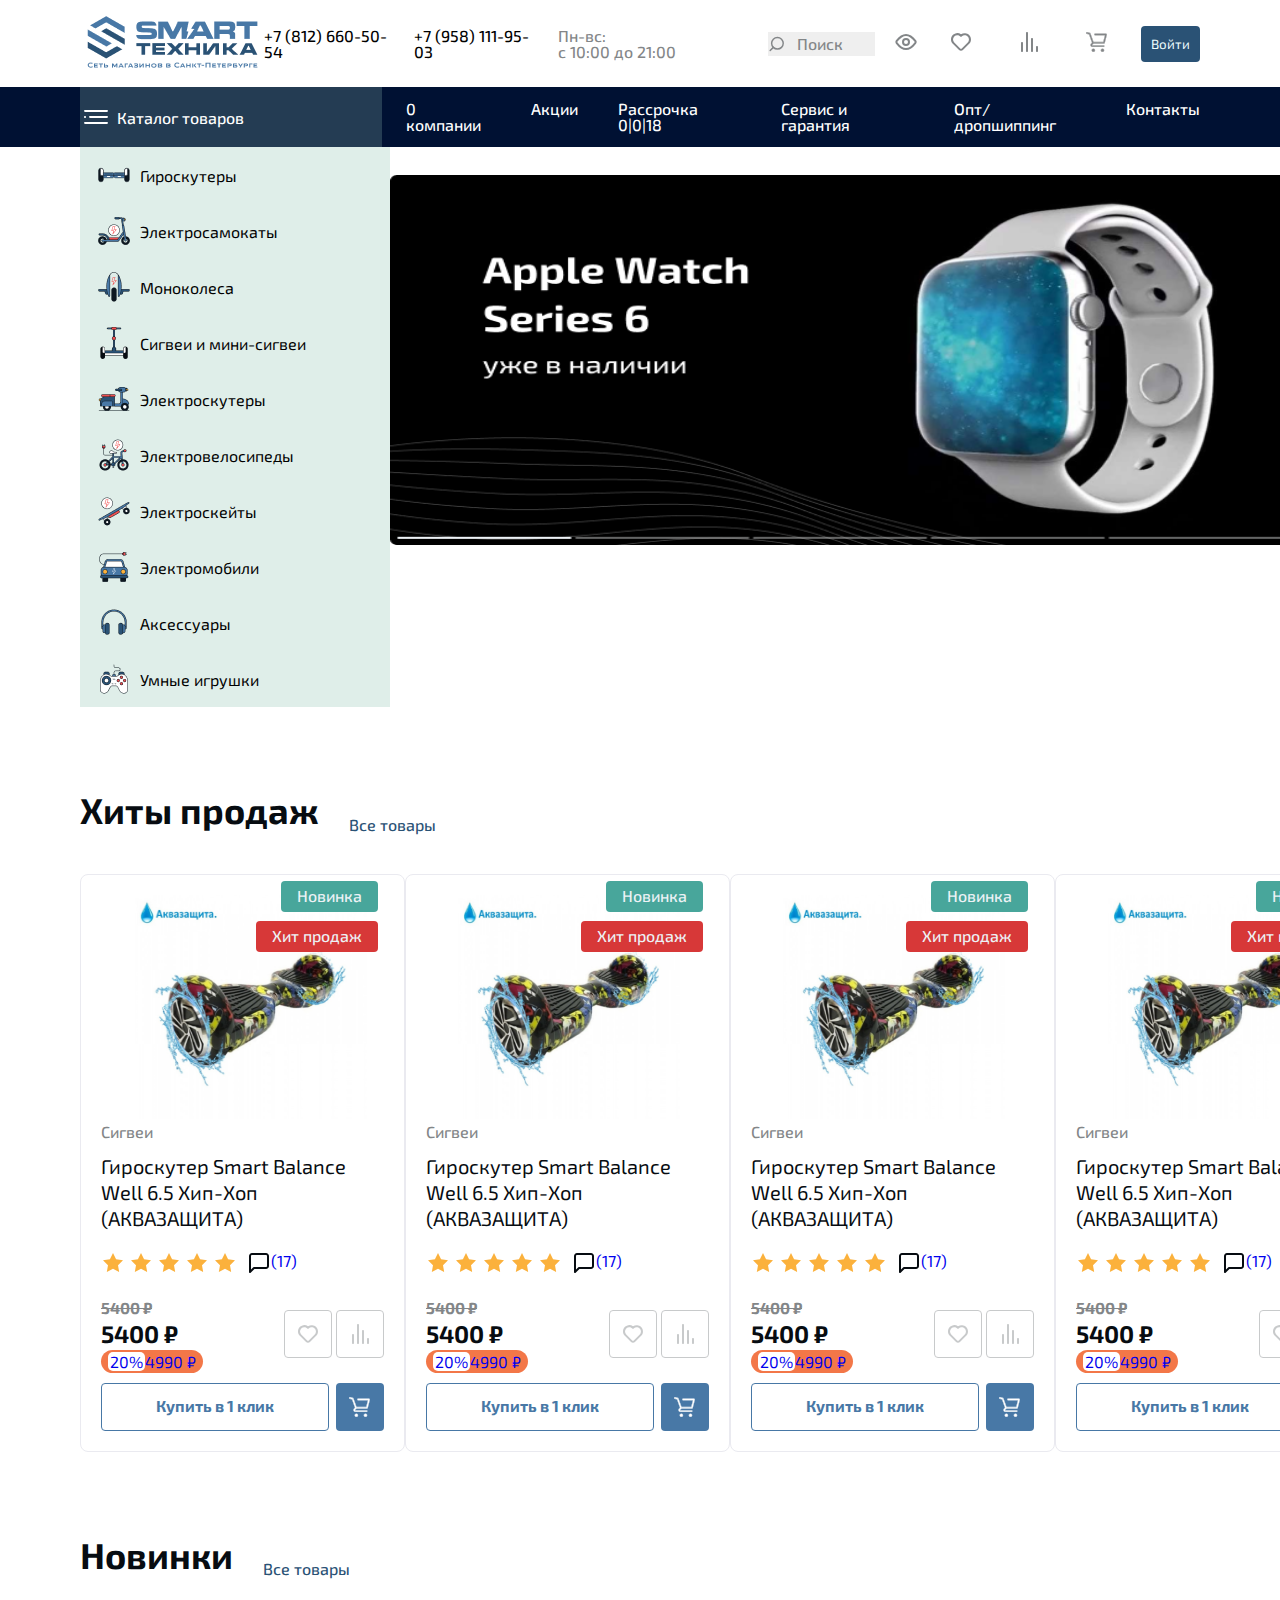
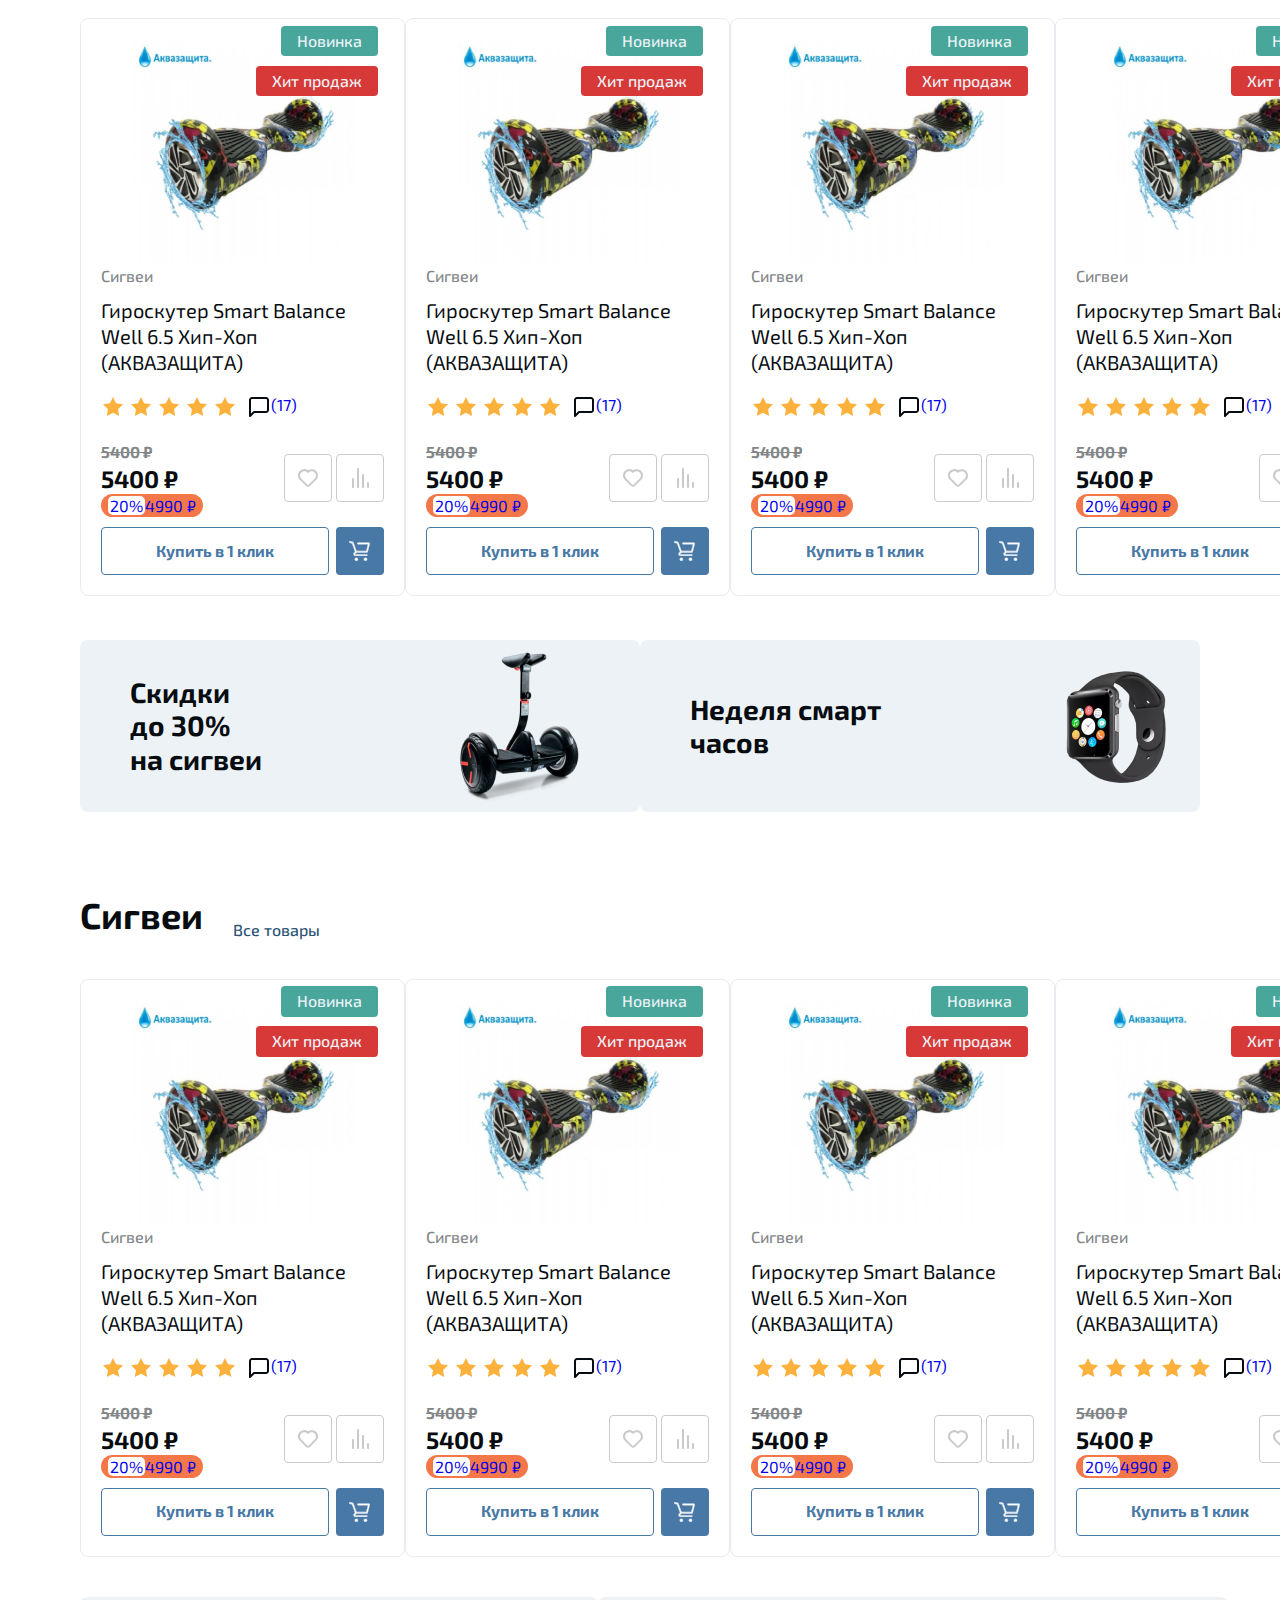
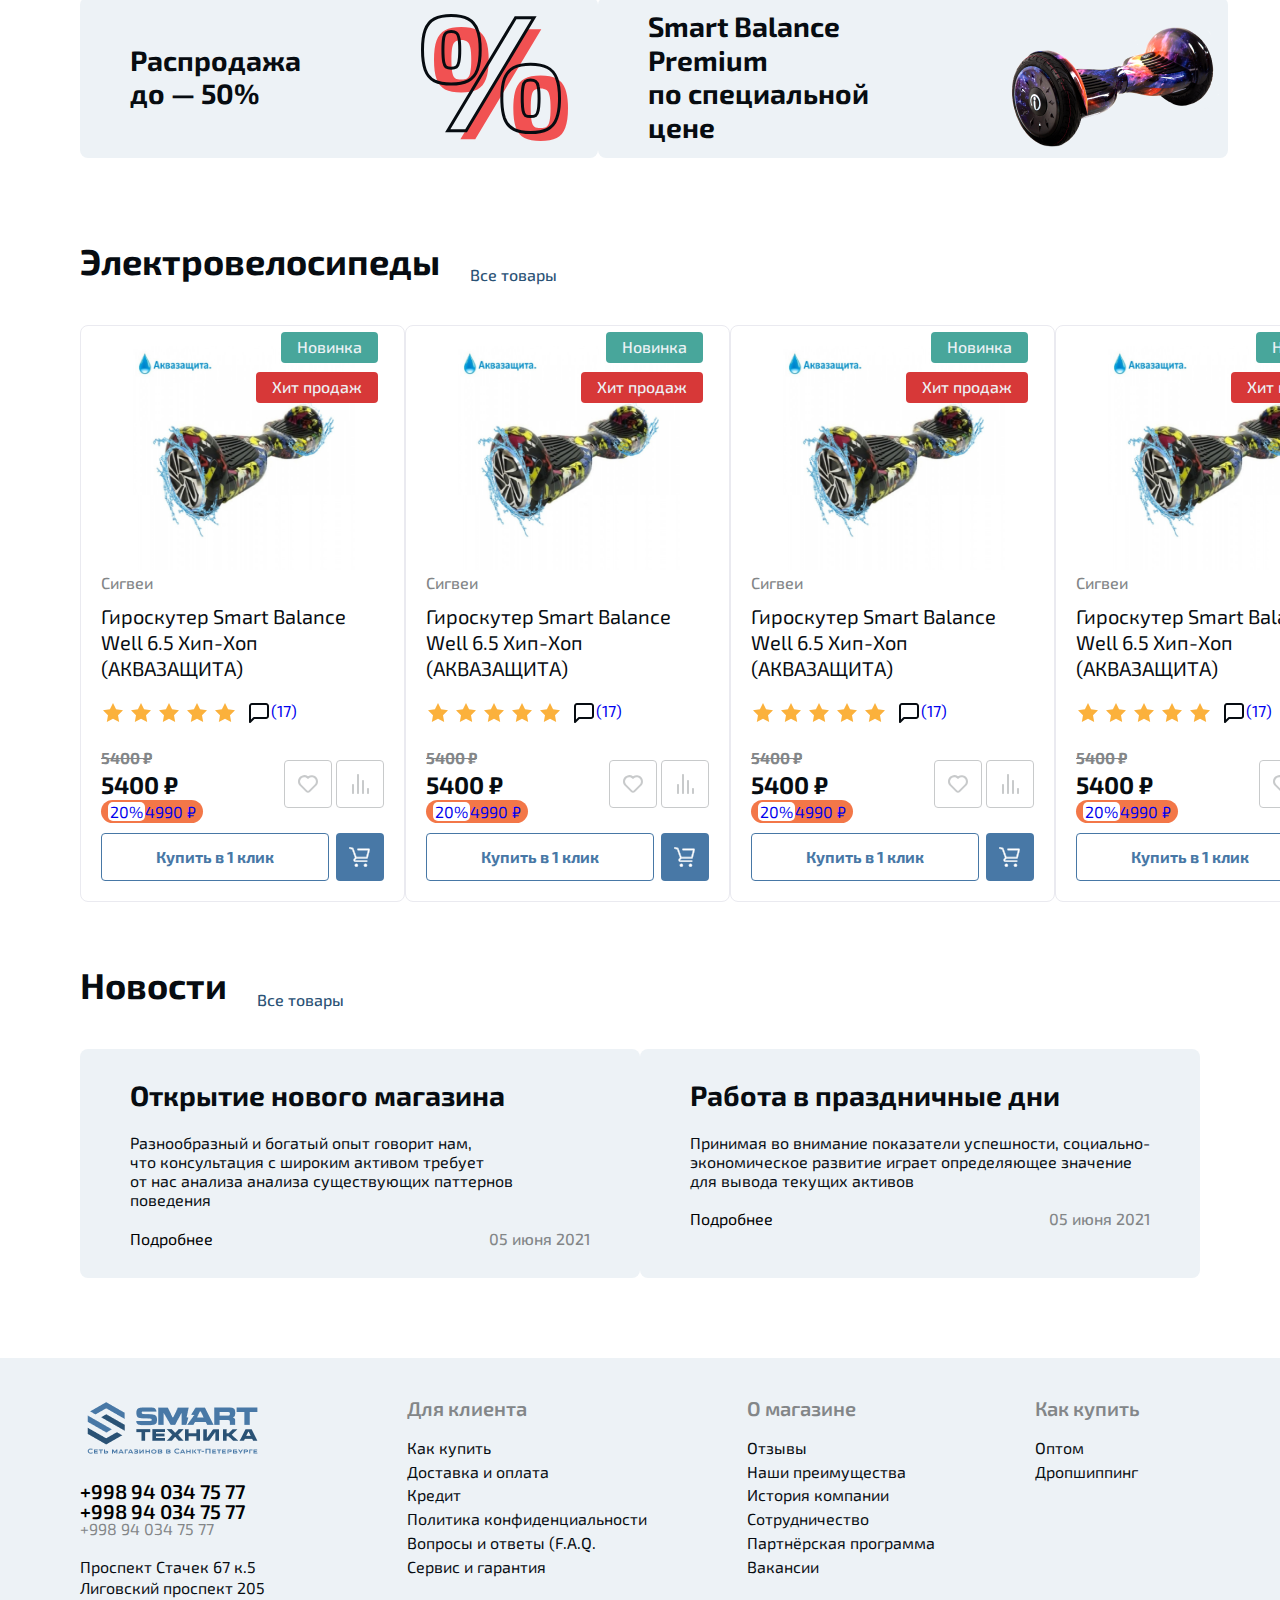
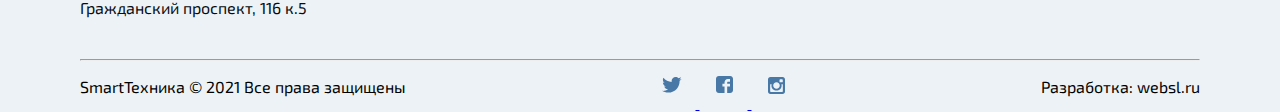
==== index.html @ df7c814a "nsiu" ====
<!DOCTYPE html>
<html lang="en">
<head>
    <meta charset="UTF-8">
    <meta name="viewport" content="width=device-width, initial-scale=1.0">
    <link href="https://fonts.googleapis.com/css2?family=Bitter&family=Exo+2&family=Montserrat:wght@300&family=Raleway:wght@400;700&display=swap" rel="stylesheet">
    <link rel="stylesheet" href="https://cdnjs.cloudflare.com/ajax/libs/font-awesome/6.4.2/css/all.min.css" integrity="sha512-z3gLpd7yknf1YoNbCzqRKc4qyor8gaKU1qmn+CShxbuBusANI9QpRohGBreCFkKxLhei6S9CQXFEbbKuqLg0DA==" crossorigin="anonymous" referrerpolicy="no-referrer" />
    <link rel="stylesheet" href="./css/style.css">
    <!-- <link rel="stylesheet" href="./css/login.css"> -->
    <title>TEXNIKA</title>
</head>
<body>
    <header id="header">
        <div class="container">
            <div class="head">
                <div>
                    <a href="index.html">
                        <img src="./images/logo.png" alt="logo">  
                    </a>
                </div>
                <nav>
                    <div class="nav-contacts">
                        <ul>
                            <li>+7 (812) 660-50-54</li>
                            <li>+7 (958) 111-95-03</li>
                            <li>Пн-вс: с 10:00 до 21:00</li>
                        </ul>
                    </div>
                    <div class="nav-menu">
                        <ul>
                            <li class="nav-poisk">
                                <button type="reset" class="nav-search">
                                    <svg xmlns="http://www.w3.org/2000/svg" width="24" height="24" viewBox="0 0 24 24" fill="none">
                                        <path d="M13 19C8.58172 19 5 15.4183 5 11C5 6.58172 8.58172 3 13 3C17.4183 3 21 6.58172 21 11C21 15.4183 17.4183 19 13 19Z" stroke="#838688" stroke-width="2" stroke-linecap="round" stroke-linejoin="round"/>
                                        <path d="M2.99998 21L7.34998 16.65" stroke="#838688" stroke-width="2" stroke-linecap="round" stroke-linejoin="round"/>
                                      </svg>
                                      <p class="nav-search">Поиск</p>
                                </button>
                            </li>
                            <li class="nav-poisk">
                                <svg xmlns="http://www.w3.org/2000/svg" width="22" height="16" viewBox="0 0 22 16" fill="none">
                                    <path d="M20.257 6.962C20.731 7.582 20.731 8.419 20.257 9.038C18.764 10.987 15.182 15 11 15C6.81801 15 3.23601 10.987 1.74301 9.038C1.51239 8.74113 1.38721 8.37592 1.38721 8C1.38721 7.62408 1.51239 7.25887 1.74301 6.962C3.23601 5.013 6.81801 1 11 1C15.182 1 18.764 5.013 20.257 6.962V6.962Z" stroke="#838688" stroke-width="2" stroke-linecap="round" stroke-linejoin="round"/>
                                    <path d="M11 11C12.6569 11 14 9.65685 14 8C14 6.34315 12.6569 5 11 5C9.34315 5 8 6.34315 8 8C8 9.65685 9.34315 11 11 11Z" stroke="#838688" stroke-width="2" stroke-linecap="round" stroke-linejoin="round"/>
                                  </svg>
                            </li>
                            <li class="nav-poisk">
                                <svg xmlns="http://www.w3.org/2000/svg" width="48" height="48" viewBox="0 0 48 48" fill="none">
                                    <path d="M32.16 17C31.1 15.9373 29.6948 15.2886 28.1984 15.1712C26.7019 15.0538 25.2128 15.4755 24 16.36C22.7277 15.4137 21.144 14.9846 19.568 15.1591C17.9919 15.3336 16.5405 16.0988 15.506 17.3006C14.4715 18.5024 13.9309 20.0516 13.9928 21.6361C14.0548 23.2206 14.7148 24.7227 15.84 25.84L22.05 32.06C22.57 32.5718 23.2704 32.8587 24 32.8587C24.7296 32.8587 25.43 32.5718 25.95 32.06L32.16 25.84C33.3276 24.6653 33.983 23.0763 33.983 21.42C33.983 19.7638 33.3276 18.1748 32.16 17ZM30.75 24.46L24.54 30.67C24.4694 30.7414 24.3853 30.798 24.2926 30.8367C24.1999 30.8753 24.1005 30.8953 24 30.8953C23.8996 30.8953 23.8002 30.8753 23.7075 30.8367C23.6148 30.798 23.5307 30.7414 23.46 30.67L17.25 24.43C16.4658 23.6284 16.0266 22.5515 16.0266 21.43C16.0266 20.3086 16.4658 19.2317 17.25 18.43C18.0492 17.641 19.127 17.1986 20.25 17.1986C21.3731 17.1986 22.4509 17.641 23.25 18.43C23.343 18.5238 23.4536 18.5982 23.5755 18.6489C23.6973 18.6997 23.828 18.7258 23.96 18.7258C24.092 18.7258 24.2227 18.6997 24.3446 18.6489C24.4665 18.5982 24.5771 18.5238 24.67 18.43C25.4692 17.641 26.547 17.1986 27.67 17.1986C28.7931 17.1986 29.8709 17.641 30.67 18.43C31.4651 19.2212 31.9186 20.2922 31.9336 21.4137C31.9485 22.5352 31.5237 23.618 30.75 24.43V24.46Z" fill="#838688"/>
                                  </svg>
                            </li>
                            <li class="nav-poisk">
                                <svg xmlns="http://www.w3.org/2000/svg" width="48" height="48" viewBox="0 0 48 48" fill="none">
                                    <path d="M17 24C16.7348 24 16.4804 24.1054 16.2929 24.2929C16.1054 24.4804 16 24.7348 16 25V33C16 33.2652 16.1054 33.5196 16.2929 33.7071C16.4804 33.8946 16.7348 34 17 34C17.2652 34 17.5196 33.8946 17.7071 33.7071C17.8946 33.5196 18 33.2652 18 33V25C18 24.7348 17.8946 24.4804 17.7071 24.2929C17.5196 24.1054 17.2652 24 17 24ZM22 14C21.7348 14 21.4804 14.1054 21.2929 14.2929C21.1054 14.4804 21 14.7348 21 15V33C21 33.2652 21.1054 33.5196 21.2929 33.7071C21.4804 33.8946 21.7348 34 22 34C22.2652 34 22.5196 33.8946 22.7071 33.7071C22.8946 33.5196 23 33.2652 23 33V15C23 14.7348 22.8946 14.4804 22.7071 14.2929C22.5196 14.1054 22.2652 14 22 14ZM32 28C31.7348 28 31.4804 28.1054 31.2929 28.2929C31.1054 28.4804 31 28.7348 31 29V33C31 33.2652 31.1054 33.5196 31.2929 33.7071C31.4804 33.8946 31.7348 34 32 34C32.2652 34 32.5196 33.8946 32.7071 33.7071C32.8946 33.5196 33 33.2652 33 33V29C33 28.7348 32.8946 28.4804 32.7071 28.2929C32.5196 28.1054 32.2652 28 32 28ZM27 20C26.7348 20 26.4804 20.1054 26.2929 20.2929C26.1054 20.4804 26 20.7348 26 21V33C26 33.2652 26.1054 33.5196 26.2929 33.7071C26.4804 33.8946 26.7348 34 27 34C27.2652 34 27.5196 33.8946 27.7071 33.7071C27.8946 33.5196 28 33.2652 28 33V21C28 20.7348 27.8946 20.4804 27.7071 20.2929C27.5196 20.1054 27.2652 20 27 20Z" fill="#838688"/>
                                  </svg>
                            </li>
                            <li class="nav-poisk">
                                <svg xmlns="http://www.w3.org/2000/svg" width="48" height="48" viewBox="0 0 48 48" fill="none">
                                <path d="M20.3816 33.7034C21.2096 33.7034 21.8807 33.0394 21.8807 32.2203C21.8807 31.4011 21.2096 30.7371 20.3816 30.7371C19.5537 30.7371 18.8826 31.4011 18.8826 32.2203C18.8826 33.0394 19.5537 33.7034 20.3816 33.7034Z" fill="#838688"/>
                                <path d="M29.4893 33.7034C30.3173 33.7034 30.9884 33.0394 30.9884 32.2203C30.9884 31.4011 30.3173 30.7371 29.4893 30.7371C28.6614 30.7371 27.9903 31.4011 27.9903 32.2203C27.9903 33.0394 28.6614 33.7034 29.4893 33.7034Z" fill="#838688"/>
                                <path d="M33.5402 16.1385C33.4782 16.0629 33.4 16.0018 33.3113 15.9597C33.2226 15.9175 33.1256 15.8953 33.0272 15.8946H22.0661C21.6174 15.8946 21.2998 16.3332 21.4398 16.7595C21.5287 17.0301 21.7813 17.213 22.0661 17.213H32.1544L30.3755 24.1455H20.3816L17.3369 15.5848C17.3039 15.4836 17.2467 15.3918 17.1702 15.3172C17.0936 15.2426 16.9999 15.1874 16.8971 15.1564L14.1655 14.3258C14.0815 14.3003 13.9932 14.2914 13.9058 14.2996C13.8183 14.3078 13.7333 14.333 13.6556 14.3737C13.4988 14.4559 13.3815 14.5963 13.3293 14.7642C13.2772 14.932 13.2946 15.1134 13.3777 15.2686C13.4608 15.4237 13.6028 15.5399 13.7724 15.5914L16.1642 16.3165L19.2224 24.8969L18.1297 25.7802L18.0431 25.8659C17.7728 26.174 17.6196 26.5658 17.6099 26.9737C17.6002 27.3816 17.7345 27.78 17.9898 28.1005C18.1714 28.319 18.4021 28.4924 18.6636 28.6068C18.9251 28.7213 19.21 28.7736 19.4955 28.7596H30.6153C30.792 28.7596 30.9615 28.6902 31.0864 28.5666C31.2114 28.4429 31.2816 28.2753 31.2816 28.1005C31.2816 27.9256 31.2114 27.758 31.0864 27.6344C30.9615 27.5107 30.792 27.4413 30.6153 27.4413H19.3889C19.3122 27.4387 19.2374 27.4166 19.1719 27.3771C19.1063 27.3375 19.0522 27.282 19.0147 27.2157C18.9772 27.1494 18.9576 27.0747 18.9578 26.9988C18.958 26.9228 18.978 26.8482 19.0158 26.7821L20.6215 25.4638H30.9085C31.0625 25.4675 31.213 25.4183 31.3345 25.3246C31.456 25.2308 31.5409 25.0983 31.5747 24.9497L33.6867 16.6988C33.707 16.6006 33.7043 16.499 33.6789 16.4019C33.6535 16.3048 33.6061 16.2147 33.5402 16.1385Z" fill="#838688"/>
                                <path fill-rule="evenodd" clip-rule="evenodd" d="M33.0272 15.8946C33.1256 15.8953 33.2226 15.9175 33.3113 15.9597C33.4 16.0018 33.4782 16.0629 33.5402 16.1385C33.6061 16.2147 33.6535 16.3048 33.6789 16.4019C33.7043 16.499 33.707 16.6006 33.6867 16.6988L31.5747 24.9497C31.5409 25.0983 31.456 25.2308 31.3345 25.3246C31.213 25.4183 31.0625 25.4675 30.9085 25.4638H20.6215L19.0158 26.7821C18.978 26.8482 18.958 26.9228 18.9578 26.9988C18.9576 27.0747 18.9772 27.1494 19.0147 27.2157C19.0522 27.282 19.1063 27.3375 19.1719 27.3771C19.2374 27.4166 19.3122 27.4387 19.3889 27.4413H30.6153C30.792 27.4413 30.9615 27.5107 31.0864 27.6344C31.2114 27.758 31.2816 27.9256 31.2816 28.1005C31.2816 28.2753 31.2114 28.4429 31.0864 28.5666C30.9615 28.6902 30.792 28.7596 30.6153 28.7596H19.4955C19.21 28.7736 18.9251 28.7213 18.6636 28.6068C18.4021 28.4924 18.1714 28.319 17.9898 28.1005C17.7345 27.78 17.6002 27.3816 17.6099 26.9737C17.6196 26.5658 17.7728 26.174 18.0431 25.8659L18.1297 25.7802L19.2224 24.8969L16.1642 16.3165L13.7724 15.5914C13.6028 15.5399 13.4608 15.4237 13.3777 15.2686C13.2946 15.1134 13.2772 14.932 13.3293 14.7642C13.3815 14.5963 13.4988 14.4559 13.6556 14.3737C13.7333 14.333 13.8183 14.3078 13.9058 14.2996C13.9932 14.2914 14.0815 14.3003 14.1655 14.3258L16.8971 15.1564C16.9999 15.1874 17.0936 15.2426 17.1702 15.3172C17.2467 15.3918 17.3039 15.4836 17.3369 15.5848L20.3816 24.1455H30.3755L32.1544 17.213H22.0661C21.7813 17.213 21.5287 17.0301 21.4398 16.7595C21.2998 16.3332 21.6174 15.8946 22.0661 15.8946H33.0272ZM31.7805 17.5096H22.0631C21.6501 17.5096 21.2839 17.2444 21.155 16.8521C20.9519 16.234 21.4124 15.598 22.0631 15.598H33.0291C33.1718 15.599 33.3125 15.6312 33.4412 15.6923C33.5686 15.7529 33.681 15.8404 33.7705 15.9487C33.8648 16.0585 33.9327 16.1881 33.9692 16.3276C34.006 16.4684 34.0099 16.6156 33.9805 16.7581L33.9792 16.7643L31.8672 25.0148M31.7805 17.5096L30.135 23.8488H20.6014L17.6228 15.4955L17.6222 15.4939C17.5745 15.3472 17.4916 15.214 17.3805 15.1059C17.2696 14.9977 17.1339 14.9178 16.9849 14.8728L14.2536 14.0423C14.1319 14.0053 14.0041 13.9924 13.8774 14.0043C13.7508 14.0162 13.6277 14.0526 13.5153 14.1116C13.2882 14.2306 13.1182 14.434 13.0427 14.677C12.9673 14.9201 12.9924 15.1828 13.1128 15.4075C13.2331 15.6321 13.4387 15.8003 13.6843 15.875L15.9259 16.5545L18.8751 24.7946L17.9283 25.5599L17.8236 25.6636L17.8166 25.6715C17.5006 26.0318 17.3215 26.4898 17.3102 26.9667C17.2988 27.4436 17.4559 27.9095 17.7543 28.2841L17.7582 28.2889C17.9695 28.5431 18.238 28.7449 18.5423 28.8781C18.8442 29.0102 19.1729 29.0712 19.5026 29.0563H30.6153C30.8715 29.0563 31.1173 28.9556 31.2984 28.7763C31.4796 28.5971 31.5814 28.354 31.5814 28.1005C31.5814 27.847 31.4796 27.6039 31.2984 27.4246C31.1172 27.2454 30.8715 27.1447 30.6153 27.1447H19.3954C19.3715 27.1433 19.3484 27.1361 19.3279 27.1238C19.3064 27.1108 19.2886 27.0925 19.2763 27.0708C19.264 27.049 19.2575 27.0245 19.2576 26.9995C19.2576 26.9881 19.259 26.9767 19.2617 26.9657L20.7297 25.7604H30.9051C31.1271 25.7649 31.3438 25.6936 31.5189 25.5585C31.695 25.4226 31.8181 25.2303 31.8672 25.0148M22.1805 32.2203C22.1805 33.2032 21.3751 34 20.3816 34C19.3881 34 18.5828 33.2032 18.5828 32.2203C18.5828 31.2373 19.3881 30.4405 20.3816 30.4405C21.3751 30.4405 22.1805 31.2373 22.1805 32.2203ZM31.2882 32.2203C31.2882 33.2032 30.4828 34 29.4893 34C28.4958 34 27.6905 33.2032 27.6905 32.2203C27.6905 31.2373 28.4958 30.4405 29.4893 30.4405C30.4828 30.4405 31.2882 31.2373 31.2882 32.2203ZM20.3816 33.7034C21.2096 33.7034 21.8807 33.0394 21.8807 32.2203C21.8807 31.4011 21.2096 30.7371 20.3816 30.7371C19.5537 30.7371 18.8826 31.4011 18.8826 32.2203C18.8826 33.0394 19.5537 33.7034 20.3816 33.7034ZM29.4893 33.7034C30.3173 33.7034 30.9884 33.0394 30.9884 32.2203C30.9884 31.4011 30.3173 30.7371 29.4893 30.7371C28.6614 30.7371 27.9903 31.4011 27.9903 32.2203C27.9903 33.0394 28.6614 33.7034 29.4893 33.7034Z" fill="#838688"/>
                              </svg>
                            </li>
                            <li>
                                <button type="submit" class="nav-come">
                                    <a style="color: azure; text-decoration: none;" href="./login.html">
                                        Войти
                                    </a>
                                </button>
                            </li>
                        </ul>
                    </div>
                </nav>
            </div>
        </div>

        <div class="header-bottom">
            <div class="container">
                <div class="bottom-header">
                    <div class="bottom-nav">
                        <svg xmlns="http://www.w3.org/2000/svg" width="32" height="32" viewBox="0 0 32 32" fill="none">
                            <path d="M5 17C5.55228 17 6 16.5523 6 16C6 15.4477 5.55228 15 5 15C4.44772 15 4 15.4477 4 16C4 16.5523 4.44772 17 5 17Z" fill="white"/>
                            <path d="M26.7243 15H10.2757C9.57116 15 9 15.4209 9 15.94V16.06C9 16.5791 9.57116 17 10.2757 17H26.7243C27.4288 17 28 16.5791 28 16.06V15.94C28 15.4209 27.4288 15 26.7243 15Z" fill="white"/>
                            <path d="M26.7467 21H5.25333C4.56114 21 4 21.4209 4 21.94V22.06C4 22.5791 4.56114 23 5.25333 23H26.7467C27.4389 23 28 22.5791 28 22.06V21.94C28 21.4209 27.4389 21 26.7467 21Z" fill="white"/>
                            <path d="M26.7467 9H5.25333C4.56114 9 4 9.42085 4 9.94V10.06C4 10.5791 4.56114 11 5.25333 11H26.7467C27.4389 11 28 10.5791 28 10.06V9.94C28 9.42085 27.4389 9 26.7467 9Z" fill="white"/>
                          </svg>
                        <path d="M26.7467 9H5.25333C4.56114 9 4 9.42085 4 9.94V10.06C4 10.5791 4.56114 11 5.25333 
                        11H26.7467C27.4389 11 28 10.5791 28 10.06V9.94C28 9.42085 27.4389 9 26.7467 9Z" fill="white"/>
                          <p>Каталог товаров</p>
                    </div>

                    <div>
                        <ul class="bottom-list">
                            <a href="katolig.html">
                                <li> 0 компании</li>
                            </a>
                            <a href="new.html">
                                <li>Акции</li>
                            </a>
                            <li>Рассрочка 0|0|18</li>
                            <li>Сервис и гарантия</li>
                            <li>Опт/дропшиппинг</li>
                            <a href="contact.html">
                                <li>Контакты</li>
                            </a>
                        </ul>
                    </div>
                </div>
            </div>
        </div>
    </header>

    <main>
        <div class="hero-section">
            <div class="container">
                <div class="hero-data">
                    <ul class="hero-menu">
                        <li class="menu-title">
                            <img src="./images/icon1.svg" alt="icon for menu">
                            <p>Гироскутеры</p>
                        </li>
                        <li class="menu-title">
                            <img src="./images/scutor.png" alt="icon for menu">
                            <p>Электросамокаты</p>
                        </li>
                        <li class="menu-title">
                            <img src="./images/naush.png" alt="icon for menu">
                            <p>Моноколеса</p>
                        </li>
                        <li class="menu-title">
                            <img src="./images/scut.png" alt="icon for menu">
                            <p>Сигвеи и мини-сигвеи</p>
                        </li>
                        <li class="menu-title">
                            <img src="./images/motbike.png" alt="icon for menu">
                            <p>Электроскутеры</p>
                        </li>
                        <li class="menu-title">
                            <img src="./images/electcycle.png" alt="icon for menu">
                            <p>Электровелосипеды</p>
                        </li>
                        <li class="menu-title">
                            <img src="./images/skate.png" alt="icon for menu">
                            <p>Электроскейты</p>
                        </li>
                        <li class="menu-title">
                            <img src="./images/eletramobil.png" alt="icon for menu">
                            <p>Электромобили</p>
                        </li>
                        <li class="menu-title">
                            <img src="./images/aksesurlar.png" alt="icon for menu">
                            <p>Аксессуары</p>
                        </li>
                        <li class="menu-title">
                            <img src="./images/plas.png" alt="icon for menu">
                            <p>Умные игрушки</p>
                        </li>
                    </ul>

                    <div class="hero-img">
                        <img src="./images/hero.png" width="900" height="370" alt="hero-section">
                    </div>
                </div>
            </div>
        </div>

        <section class="card-new">
            <div class="container">
                <div class="card-title">
                    <h2>Хиты продаж</h2>
                    <p>Все товары</p>
                </div>

                <ul class="card-item">
                    <a href="product.html">
                        <li class="card-list" width="280">
                            <div class="card-swing">
                                <img src="./images/singwing.png" width="300" height="224" alt="sinfwing">
                                <button type="submit" class="card-novinka">
                                    Новинка
                                </button>
    
                                <button type="submit" class="card-prodaj">
                                    Хит продаж
                                </button>
                            </div>        
                            <p class="card-sigveli">
                                Сигвеи
                            </p>      
                                  
                            <p class="card-data">
                                Гироскутер Smart Balance Well 6.5 Хип-Хоп (АКВАЗАЩИТА)
                            </p>    
                            <ul class="card-star">
                                <li>
                                    <svg xmlns="http://www.w3.org/2000/svg" width="24" height="24" viewBox="0 0 24 24" fill="none">
                                        <path d="M12 2L15.09 8.26L22 9.27L17 14.14L18.18 21.02L12 17.77L5.82 21.02L7 14.14L2 9.27L8.91 8.26L12 2Z" fill="#FBB13C"/>
                                    </svg>
                                    <svg xmlns="http://www.w3.org/2000/svg" width="24" height="24" viewBox="0 0 24 24" fill="none">
                                        <path d="M12 2L15.09 8.26L22 9.27L17 14.14L18.18 21.02L12 17.77L5.82 21.02L7 14.14L2 9.27L8.91 8.26L12 2Z" fill="#FBB13C"/>
                                    </svg>
                                    <svg xmlns="http://www.w3.org/2000/svg" width="24" height="24" viewBox="0 0 24 24" fill="none">
                                        <path d="M12 2L15.09 8.26L22 9.27L17 14.14L18.18 21.02L12 17.77L5.82 21.02L7 14.14L2 9.27L8.91 8.26L12 2Z" fill="#FBB13C"/>
                                    </svg>
                                    <svg xmlns="http://www.w3.org/2000/svg" width="24" height="24" viewBox="0 0 24 24" fill="none">
                                        <path d="M12 2L15.09 8.26L22 9.27L17 14.14L18.18 21.02L12 17.77L5.82 21.02L7 14.14L2 9.27L8.91 8.26L12 2Z" fill="#FBB13C"/>
                                    </svg>
                                    <svg xmlns="http://www.w3.org/2000/svg" width="24" height="24" viewBox="0 0 24 24" fill="none">
                                        <path d="M12 2L15.09 8.26L22 9.27L17 14.14L18.18 21.02L12 17.77L5.82 21.02L7 14.14L2 9.27L8.91 8.26L12 2Z" fill="#FBB13C"/>
                                    </svg>
                                </li>
                                <li class="card-stars">
                                    <svg xmlns="http://www.w3.org/2000/svg" width="24" height="24" viewBox="0 0 24 24" fill="none">
                                        <path d="M21 15C21 15.5304 20.7893 16.0391 20.4142 16.4142C20.0391 16.7893 19.5304 17 19 17H7L3 21V5C3 4.46957 3.21071 3.96086 3.58579 3.58579C3.96086 3.21071 4.46957 3 5 3H19C19.5304 3 20.0391 3.21071 20.4142 3.58579C20.7893 3.96086 21 4.46957 21 5V15Z" stroke="#070C11" stroke-width="2" stroke-linecap="round" stroke-linejoin="round"/>
                                      </svg>
                                    <p>(17)</p>
                                </li>
                            </ul>  
    
                            <div class="card-statistic">
                                <div class="old-price">
                                    <del>
                                        5400 ₽
                                    </del>
    
                                    <p class="new-price">5400 ₽</p>
    
                                    <div class="price">
                                        <p class="persant">20%</p>
                                        <p>4990 ₽</p>
                                    </div>
                                </div>
    
                                <div class="stastistics">
                                    <svg xmlns="http://www.w3.org/2000/svg" width="48" height="48" viewBox="0 0 48 48" fill="none">
                                        <path d="M32.16 17C31.1 15.9373 29.6948 15.2886 28.1984 15.1712C26.7019 15.0538 25.2128 15.4755 24 16.36C22.7277 15.4137 21.144 14.9846 19.568 15.1591C17.9919 15.3336 16.5405 16.0988 15.506 17.3006C14.4715 18.5024 13.9309 20.0516 13.9928 21.6361C14.0548 23.2206 14.7148 24.7227 15.84 25.84L22.05 32.06C22.57 32.5718 23.2704 32.8587 24 32.8587C24.7296 32.8587 25.43 32.5718 25.95 32.06L32.16 25.84C33.3276 24.6653 33.983 23.0763 33.983 21.42C33.983 19.7638 33.3276 18.1748 32.16 17ZM30.75 24.46L24.54 30.67C24.4694 30.7414 24.3853 30.798 24.2926 30.8367C24.1999 30.8753 24.1005 30.8953 24 30.8953C23.8996 30.8953 23.8002 30.8753 23.7075 30.8367C23.6148 30.798 23.5307 30.7414 23.46 30.67L17.25 24.43C16.4658 23.6284 16.0266 22.5515 16.0266 21.43C16.0266 20.3086 16.4658 19.2317 17.25 18.43C18.0492 17.641 19.127 17.1986 20.25 17.1986C21.3731 17.1986 22.4509 17.641 23.25 18.43C23.343 18.5238 23.4536 18.5982 23.5755 18.6489C23.6973 18.6997 23.828 18.7258 23.96 18.7258C24.092 18.7258 24.2227 18.6997 24.3446 18.6489C24.4665 18.5982 24.5771 18.5238 24.67 18.43C25.4692 17.641 26.547 17.1986 27.67 17.1986C28.7931 17.1986 29.8709 17.641 30.67 18.43C31.4651 19.2212 31.9186 20.2922 31.9336 21.4137C31.9485 22.5352 31.5237 23.618 30.75 24.43V24.46Z" fill="#C8CACB"/>
                                        <rect x="0.5" y="0.5" width="47" height="47" rx="3.5" stroke="#C8CACB"/>
                                      </svg>
                                      <svg xmlns="http://www.w3.org/2000/svg" width="48" height="48" viewBox="0 0 48 48" fill="none">
                                        <path d="M17 24C16.7348 24 16.4804 24.1054 16.2929 24.2929C16.1054 24.4804 16 24.7348 16 25V33C16 33.2652 16.1054 33.5196 16.2929 33.7071C16.4804 33.8946 16.7348 34 17 34C17.2652 34 17.5196 33.8946 17.7071 33.7071C17.8946 33.5196 18 33.2652 18 33V25C18 24.7348 17.8946 24.4804 17.7071 24.2929C17.5196 24.1054 17.2652 24 17 24ZM22 14C21.7348 14 21.4804 14.1054 21.2929 14.2929C21.1054 14.4804 21 14.7348 21 15V33C21 33.2652 21.1054 33.5196 21.2929 33.7071C21.4804 33.8946 21.7348 34 22 34C22.2652 34 22.5196 33.8946 22.7071 33.7071C22.8946 33.5196 23 33.2652 23 33V15C23 14.7348 22.8946 14.4804 22.7071 14.2929C22.5196 14.1054 22.2652 14 22 14ZM32 28C31.7348 28 31.4804 28.1054 31.2929 28.2929C31.1054 28.4804 31 28.7348 31 29V33C31 33.2652 31.1054 33.5196 31.2929 33.7071C31.4804 33.8946 31.7348 34 32 34C32.2652 34 32.5196 33.8946 32.7071 33.7071C32.8946 33.5196 33 33.2652 33 33V29C33 28.7348 32.8946 28.4804 32.7071 28.2929C32.5196 28.1054 32.2652 28 32 28ZM27 20C26.7348 20 26.4804 20.1054 26.2929 20.2929C26.1054 20.4804 26 20.7348 26 21V33C26 33.2652 26.1054 33.5196 26.2929 33.7071C26.4804 33.8946 26.7348 34 27 34C27.2652 34 27.5196 33.8946 27.7071 33.7071C27.8946 33.5196 28 33.2652 28 33V21C28 20.7348 27.8946 20.4804 27.7071 20.2929C27.5196 20.1054 27.2652 20 27 20Z" fill="#C8CACB"/>
                                        <rect x="0.5" y="0.5" width="47" height="47" rx="3.5" stroke="#C8CACB"/>
                                      </svg>
                                </div>
                            </div>
                            <div class="card-button">
                                <button class="btn">Купить в 1 клик</button>
                                <svg xmlns="http://www.w3.org/2000/svg" width="48" height="48" viewBox="0 0 48 48" fill="none">
                                    <rect width="48" height="48" rx="4" fill="#4878A6"/>
                                    <path d="M20.3816 33.7034C21.2096 33.7034 21.8807 33.0394 21.8807 32.2203C21.8807 31.4011 21.2096 30.7371 20.3816 30.7371C19.5537 30.7371 18.8826 31.4011 18.8826 32.2203C18.8826 33.0394 19.5537 33.7034 20.3816 33.7034Z" fill="white"/>
                                    <path d="M29.4893 33.7034C30.3173 33.7034 30.9884 33.0394 30.9884 32.2203C30.9884 31.4011 30.3173 30.7371 29.4893 30.7371C28.6614 30.7371 27.9903 31.4011 27.9903 32.2203C27.9903 33.0394 28.6614 33.7034 29.4893 33.7034Z" fill="white"/>
                                    <path d="M33.5402 16.1385C33.4782 16.0629 33.4 16.0018 33.3113 15.9597C33.2226 15.9175 33.1256 15.8953 33.0272 15.8946H22.0661C21.6174 15.8946 21.2998 16.3332 21.4398 16.7595C21.5287 17.0301 21.7813 17.213 22.0661 17.213H32.1544L30.3755 24.1455H20.3816L17.3369 15.5848C17.3039 15.4836 17.2467 15.3918 17.1702 15.3172C17.0936 15.2426 16.9999 15.1874 16.8971 15.1564L14.1655 14.3258C14.0815 14.3003 13.9932 14.2914 13.9058 14.2996C13.8183 14.3078 13.7333 14.333 13.6556 14.3737C13.4988 14.4559 13.3815 14.5963 13.3293 14.7642C13.2772 14.932 13.2946 15.1134 13.3777 15.2686C13.4608 15.4237 13.6028 15.5399 13.7724 15.5914L16.1642 16.3165L19.2224 24.8969L18.1297 25.7802L18.0431 25.8659C17.7728 26.174 17.6196 26.5658 17.6099 26.9737C17.6002 27.3816 17.7345 27.78 17.9898 28.1005C18.1714 28.319 18.4021 28.4924 18.6636 28.6068C18.9251 28.7213 19.21 28.7736 19.4955 28.7596H30.6153C30.792 28.7596 30.9615 28.6902 31.0864 28.5666C31.2114 28.4429 31.2816 28.2753 31.2816 28.1005C31.2816 27.9256 31.2114 27.758 31.0864 27.6344C30.9615 27.5107 30.792 27.4413 30.6153 27.4413H19.3889C19.3122 27.4387 19.2374 27.4166 19.1719 27.3771C19.1063 27.3375 19.0522 27.282 19.0147 27.2157C18.9772 27.1494 18.9576 27.0747 18.9578 26.9988C18.958 26.9228 18.978 26.8482 19.0158 26.7821L20.6215 25.4638H30.9085C31.0625 25.4675 31.213 25.4183 31.3345 25.3246C31.456 25.2308 31.5409 25.0983 31.5747 24.9497L33.6867 16.6988C33.707 16.6006 33.7043 16.499 33.6789 16.4019C33.6535 16.3048 33.6061 16.2147 33.5402 16.1385Z" fill="white"/>
                                    <path fill-rule="evenodd" clip-rule="evenodd" d="M33.0272 15.8946C33.1256 15.8953 33.2226 15.9175 33.3113 15.9597C33.4 16.0018 33.4782 16.0629 33.5402 16.1385C33.6061 16.2147 33.6535 16.3048 33.6789 16.4019C33.7043 16.499 33.707 16.6006 33.6867 16.6988L31.5747 24.9497C31.5409 25.0983 31.456 25.2308 31.3345 25.3246C31.213 25.4183 31.0625 25.4675 30.9085 25.4638H20.6215L19.0158 26.7821C18.978 26.8482 18.958 26.9228 18.9578 26.9988C18.9576 27.0747 18.9772 27.1494 19.0147 27.2157C19.0522 27.282 19.1063 27.3375 19.1719 27.3771C19.2374 27.4166 19.3122 27.4387 19.3889 27.4413H30.6153C30.792 27.4413 30.9615 27.5107 31.0864 27.6344C31.2114 27.758 31.2816 27.9256 31.2816 28.1005C31.2816 28.2753 31.2114 28.4429 31.0864 28.5666C30.9615 28.6902 30.792 28.7596 30.6153 28.7596H19.4955C19.21 28.7736 18.9251 28.7213 18.6636 28.6068C18.4021 28.4924 18.1714 28.319 17.9898 28.1005C17.7345 27.78 17.6002 27.3816 17.6099 26.9737C17.6196 26.5658 17.7728 26.174 18.0431 25.8659L18.1297 25.7802L19.2224 24.8969L16.1642 16.3165L13.7724 15.5914C13.6028 15.5399 13.4608 15.4237 13.3777 15.2686C13.2946 15.1134 13.2772 14.932 13.3293 14.7642C13.3815 14.5963 13.4988 14.4559 13.6556 14.3737C13.7333 14.333 13.8183 14.3078 13.9058 14.2996C13.9932 14.2914 14.0815 14.3003 14.1655 14.3258L16.8971 15.1564C16.9999 15.1874 17.0936 15.2426 17.1702 15.3172C17.2467 15.3918 17.3039 15.4836 17.3369 15.5848L20.3816 24.1455H30.3755L32.1544 17.213H22.0661C21.7813 17.213 21.5287 17.0301 21.4398 16.7595C21.2998 16.3332 21.6174 15.8946 22.0661 15.8946H33.0272ZM31.7805 17.5096H22.0631C21.6501 17.5096 21.2839 17.2444 21.155 16.8521C20.9519 16.234 21.4124 15.598 22.0631 15.598H33.0291C33.1718 15.599 33.3125 15.6312 33.4412 15.6923C33.5686 15.7529 33.681 15.8404 33.7705 15.9487C33.8648 16.0585 33.9327 16.1881 33.9692 16.3276C34.006 16.4684 34.0099 16.6156 33.9805 16.7581L33.9792 16.7643L31.8672 25.0148M31.7805 17.5096L30.135 23.8488H20.6014L17.6228 15.4955L17.6222 15.4939C17.5745 15.3472 17.4916 15.214 17.3805 15.1059C17.2696 14.9977 17.1339 14.9178 16.9849 14.8728L14.2536 14.0423C14.1319 14.0053 14.0041 13.9924 13.8774 14.0043C13.7508 14.0162 13.6277 14.0526 13.5153 14.1116C13.2882 14.2306 13.1182 14.434 13.0427 14.677C12.9673 14.9201 12.9924 15.1828 13.1128 15.4075C13.2331 15.6321 13.4387 15.8003 13.6843 15.875L15.9259 16.5545L18.8751 24.7946L17.9283 25.5599L17.8236 25.6636L17.8166 25.6715C17.5006 26.0318 17.3215 26.4898 17.3102 26.9667C17.2988 27.4436 17.4559 27.9095 17.7543 28.2841L17.7582 28.2889C17.9695 28.5431 18.238 28.7449 18.5423 28.8781C18.8442 29.0102 19.1729 29.0712 19.5026 29.0563H30.6153C30.8715 29.0563 31.1173 28.9556 31.2984 28.7763C31.4796 28.5971 31.5814 28.354 31.5814 28.1005C31.5814 27.847 31.4796 27.6039 31.2984 27.4246C31.1172 27.2454 30.8715 27.1447 30.6153 27.1447H19.3954C19.3715 27.1433 19.3484 27.1361 19.3279 27.1238C19.3064 27.1108 19.2886 27.0925 19.2763 27.0708C19.264 27.049 19.2575 27.0245 19.2576 26.9995C19.2576 26.9881 19.259 26.9767 19.2617 26.9657L20.7297 25.7604H30.9051C31.1271 25.7649 31.3438 25.6936 31.5189 25.5585C31.695 25.4226 31.8181 25.2303 31.8672 25.0148M22.1805 32.2203C22.1805 33.2032 21.3751 34 20.3816 34C19.3881 34 18.5828 33.2032 18.5828 32.2203C18.5828 31.2373 19.3881 30.4405 20.3816 30.4405C21.3751 30.4405 22.1805 31.2373 22.1805 32.2203ZM31.2882 32.2203C31.2882 33.2032 30.4828 34 29.4893 34C28.4958 34 27.6905 33.2032 27.6905 32.2203C27.6905 31.2373 28.4958 30.4405 29.4893 30.4405C30.4828 30.4405 31.2882 31.2373 31.2882 32.2203ZM20.3816 33.7034C21.2096 33.7034 21.8807 33.0394 21.8807 32.2203C21.8807 31.4011 21.2096 30.7371 20.3816 30.7371C19.5537 30.7371 18.8826 31.4011 18.8826 32.2203C18.8826 33.0394 19.5537 33.7034 20.3816 33.7034ZM29.4893 33.7034C30.3173 33.7034 30.9884 33.0394 30.9884 32.2203C30.9884 31.4011 30.3173 30.7371 29.4893 30.7371C28.6614 30.7371 27.9903 31.4011 27.9903 32.2203C27.9903 33.0394 28.6614 33.7034 29.4893 33.7034Z" fill="white"/>
                                  </svg>
                            </div>
                        </li>
                    </a>


                    <a href="product.html">
                        <li class="card-list">
                            <div class="card-swing">
                                <img src="./images/singwing.png" width="286" height="224" alt="sinfwing">
                                <button type="submit" class="card-novinka">
                                    Новинка
                                </button>
    
                                <button type="submit" class="card-prodaj">
                                    Хит продаж
                                </button>
                            </div>        
                            <p class="card-sigveli">
                                Сигвеи
                            </p>      
                                  
                            <p class="card-data">
                                Гироскутер Smart Balance Well 6.5 Хип-Хоп (АКВАЗАЩИТА)
                            </p>    
                            <ul class="card-star">
                                <li>
                                    <svg xmlns="http://www.w3.org/2000/svg" width="24" height="24" viewBox="0 0 24 24" fill="none">
                                        <path d="M12 2L15.09 8.26L22 9.27L17 14.14L18.18 21.02L12 17.77L5.82 21.02L7 14.14L2 9.27L8.91 8.26L12 2Z" fill="#FBB13C"/>
                                    </svg>
                                    <svg xmlns="http://www.w3.org/2000/svg" width="24" height="24" viewBox="0 0 24 24" fill="none">
                                        <path d="M12 2L15.09 8.26L22 9.27L17 14.14L18.18 21.02L12 17.77L5.82 21.02L7 14.14L2 9.27L8.91 8.26L12 2Z" fill="#FBB13C"/>
                                    </svg>
                                    <svg xmlns="http://www.w3.org/2000/svg" width="24" height="24" viewBox="0 0 24 24" fill="none">
                                        <path d="M12 2L15.09 8.26L22 9.27L17 14.14L18.18 21.02L12 17.77L5.82 21.02L7 14.14L2 9.27L8.91 8.26L12 2Z" fill="#FBB13C"/>
                                    </svg>
                                    <svg xmlns="http://www.w3.org/2000/svg" width="24" height="24" viewBox="0 0 24 24" fill="none">
                                        <path d="M12 2L15.09 8.26L22 9.27L17 14.14L18.18 21.02L12 17.77L5.82 21.02L7 14.14L2 9.27L8.91 8.26L12 2Z" fill="#FBB13C"/>
                                    </svg>
                                    <svg xmlns="http://www.w3.org/2000/svg" width="24" height="24" viewBox="0 0 24 24" fill="none">
                                        <path d="M12 2L15.09 8.26L22 9.27L17 14.14L18.18 21.02L12 17.77L5.82 21.02L7 14.14L2 9.27L8.91 8.26L12 2Z" fill="#FBB13C"/>
                                    </svg>
                                </li>
                                <li class="card-stars">
                                    <svg xmlns="http://www.w3.org/2000/svg" width="24" height="24" viewBox="0 0 24 24" fill="none">
                                        <path d="M21 15C21 15.5304 20.7893 16.0391 20.4142 16.4142C20.0391 16.7893 19.5304 17 19 17H7L3 21V5C3 4.46957 3.21071 3.96086 3.58579 3.58579C3.96086 3.21071 4.46957 3 5 3H19C19.5304 3 20.0391 3.21071 20.4142 3.58579C20.7893 3.96086 21 4.46957 21 5V15Z" stroke="#070C11" stroke-width="2" stroke-linecap="round" stroke-linejoin="round"/>
                                      </svg>
                                    <p>(17)</p>
                                </li>
                            </ul>  
    
                            <div class="card-statistic">
                                <div class="old-price">
                                    <del>
                                        5400 ₽
                                    </del>
    
                                    <p class="new-price">5400 ₽</p>
    
                                    <div class="price">
                                        <p class="persant">20%</p>
                                        <p>4990 ₽</p>
                                    </div>
                                </div>
    
                                <div class="stastistics">
                                    <svg xmlns="http://www.w3.org/2000/svg" width="48" height="48" viewBox="0 0 48 48" fill="none">
                                        <path d="M32.16 17C31.1 15.9373 29.6948 15.2886 28.1984 15.1712C26.7019 15.0538 25.2128 15.4755 24 16.36C22.7277 15.4137 21.144 14.9846 19.568 15.1591C17.9919 15.3336 16.5405 16.0988 15.506 17.3006C14.4715 18.5024 13.9309 20.0516 13.9928 21.6361C14.0548 23.2206 14.7148 24.7227 15.84 25.84L22.05 32.06C22.57 32.5718 23.2704 32.8587 24 32.8587C24.7296 32.8587 25.43 32.5718 25.95 32.06L32.16 25.84C33.3276 24.6653 33.983 23.0763 33.983 21.42C33.983 19.7638 33.3276 18.1748 32.16 17ZM30.75 24.46L24.54 30.67C24.4694 30.7414 24.3853 30.798 24.2926 30.8367C24.1999 30.8753 24.1005 30.8953 24 30.8953C23.8996 30.8953 23.8002 30.8753 23.7075 30.8367C23.6148 30.798 23.5307 30.7414 23.46 30.67L17.25 24.43C16.4658 23.6284 16.0266 22.5515 16.0266 21.43C16.0266 20.3086 16.4658 19.2317 17.25 18.43C18.0492 17.641 19.127 17.1986 20.25 17.1986C21.3731 17.1986 22.4509 17.641 23.25 18.43C23.343 18.5238 23.4536 18.5982 23.5755 18.6489C23.6973 18.6997 23.828 18.7258 23.96 18.7258C24.092 18.7258 24.2227 18.6997 24.3446 18.6489C24.4665 18.5982 24.5771 18.5238 24.67 18.43C25.4692 17.641 26.547 17.1986 27.67 17.1986C28.7931 17.1986 29.8709 17.641 30.67 18.43C31.4651 19.2212 31.9186 20.2922 31.9336 21.4137C31.9485 22.5352 31.5237 23.618 30.75 24.43V24.46Z" fill="#C8CACB"/>
                                        <rect x="0.5" y="0.5" width="47" height="47" rx="3.5" stroke="#C8CACB"/>
                                      </svg>
                                      <svg xmlns="http://www.w3.org/2000/svg" width="48" height="48" viewBox="0 0 48 48" fill="none">
                                        <path d="M17 24C16.7348 24 16.4804 24.1054 16.2929 24.2929C16.1054 24.4804 16 24.7348 16 25V33C16 33.2652 16.1054 33.5196 16.2929 33.7071C16.4804 33.8946 16.7348 34 17 34C17.2652 34 17.5196 33.8946 17.7071 33.7071C17.8946 33.5196 18 33.2652 18 33V25C18 24.7348 17.8946 24.4804 17.7071 24.2929C17.5196 24.1054 17.2652 24 17 24ZM22 14C21.7348 14 21.4804 14.1054 21.2929 14.2929C21.1054 14.4804 21 14.7348 21 15V33C21 33.2652 21.1054 33.5196 21.2929 33.7071C21.4804 33.8946 21.7348 34 22 34C22.2652 34 22.5196 33.8946 22.7071 33.7071C22.8946 33.5196 23 33.2652 23 33V15C23 14.7348 22.8946 14.4804 22.7071 14.2929C22.5196 14.1054 22.2652 14 22 14ZM32 28C31.7348 28 31.4804 28.1054 31.2929 28.2929C31.1054 28.4804 31 28.7348 31 29V33C31 33.2652 31.1054 33.5196 31.2929 33.7071C31.4804 33.8946 31.7348 34 32 34C32.2652 34 32.5196 33.8946 32.7071 33.7071C32.8946 33.5196 33 33.2652 33 33V29C33 28.7348 32.8946 28.4804 32.7071 28.2929C32.5196 28.1054 32.2652 28 32 28ZM27 20C26.7348 20 26.4804 20.1054 26.2929 20.2929C26.1054 20.4804 26 20.7348 26 21V33C26 33.2652 26.1054 33.5196 26.2929 33.7071C26.4804 33.8946 26.7348 34 27 34C27.2652 34 27.5196 33.8946 27.7071 33.7071C27.8946 33.5196 28 33.2652 28 33V21C28 20.7348 27.8946 20.4804 27.7071 20.2929C27.5196 20.1054 27.2652 20 27 20Z" fill="#C8CACB"/>
                                        <rect x="0.5" y="0.5" width="47" height="47" rx="3.5" stroke="#C8CACB"/>
                                      </svg>
                                </div>
                            </div>
                            <div class="card-button">
                                <button class="btn">Купить в 1 клик</button>
                                <svg xmlns="http://www.w3.org/2000/svg" width="48" height="48" viewBox="0 0 48 48" fill="none">
                                    <rect width="48" height="48" rx="4" fill="#4878A6"/>
                                    <path d="M20.3816 33.7034C21.2096 33.7034 21.8807 33.0394 21.8807 32.2203C21.8807 31.4011 21.2096 30.7371 20.3816 30.7371C19.5537 30.7371 18.8826 31.4011 18.8826 32.2203C18.8826 33.0394 19.5537 33.7034 20.3816 33.7034Z" fill="white"/>
                                    <path d="M29.4893 33.7034C30.3173 33.7034 30.9884 33.0394 30.9884 32.2203C30.9884 31.4011 30.3173 30.7371 29.4893 30.7371C28.6614 30.7371 27.9903 31.4011 27.9903 32.2203C27.9903 33.0394 28.6614 33.7034 29.4893 33.7034Z" fill="white"/>
                                    <path d="M33.5402 16.1385C33.4782 16.0629 33.4 16.0018 33.3113 15.9597C33.2226 15.9175 33.1256 15.8953 33.0272 15.8946H22.0661C21.6174 15.8946 21.2998 16.3332 21.4398 16.7595C21.5287 17.0301 21.7813 17.213 22.0661 17.213H32.1544L30.3755 24.1455H20.3816L17.3369 15.5848C17.3039 15.4836 17.2467 15.3918 17.1702 15.3172C17.0936 15.2426 16.9999 15.1874 16.8971 15.1564L14.1655 14.3258C14.0815 14.3003 13.9932 14.2914 13.9058 14.2996C13.8183 14.3078 13.7333 14.333 13.6556 14.3737C13.4988 14.4559 13.3815 14.5963 13.3293 14.7642C13.2772 14.932 13.2946 15.1134 13.3777 15.2686C13.4608 15.4237 13.6028 15.5399 13.7724 15.5914L16.1642 16.3165L19.2224 24.8969L18.1297 25.7802L18.0431 25.8659C17.7728 26.174 17.6196 26.5658 17.6099 26.9737C17.6002 27.3816 17.7345 27.78 17.9898 28.1005C18.1714 28.319 18.4021 28.4924 18.6636 28.6068C18.9251 28.7213 19.21 28.7736 19.4955 28.7596H30.6153C30.792 28.7596 30.9615 28.6902 31.0864 28.5666C31.2114 28.4429 31.2816 28.2753 31.2816 28.1005C31.2816 27.9256 31.2114 27.758 31.0864 27.6344C30.9615 27.5107 30.792 27.4413 30.6153 27.4413H19.3889C19.3122 27.4387 19.2374 27.4166 19.1719 27.3771C19.1063 27.3375 19.0522 27.282 19.0147 27.2157C18.9772 27.1494 18.9576 27.0747 18.9578 26.9988C18.958 26.9228 18.978 26.8482 19.0158 26.7821L20.6215 25.4638H30.9085C31.0625 25.4675 31.213 25.4183 31.3345 25.3246C31.456 25.2308 31.5409 25.0983 31.5747 24.9497L33.6867 16.6988C33.707 16.6006 33.7043 16.499 33.6789 16.4019C33.6535 16.3048 33.6061 16.2147 33.5402 16.1385Z" fill="white"/>
                                    <path fill-rule="evenodd" clip-rule="evenodd" d="M33.0272 15.8946C33.1256 15.8953 33.2226 15.9175 33.3113 15.9597C33.4 16.0018 33.4782 16.0629 33.5402 16.1385C33.6061 16.2147 33.6535 16.3048 33.6789 16.4019C33.7043 16.499 33.707 16.6006 33.6867 16.6988L31.5747 24.9497C31.5409 25.0983 31.456 25.2308 31.3345 25.3246C31.213 25.4183 31.0625 25.4675 30.9085 25.4638H20.6215L19.0158 26.7821C18.978 26.8482 18.958 26.9228 18.9578 26.9988C18.9576 27.0747 18.9772 27.1494 19.0147 27.2157C19.0522 27.282 19.1063 27.3375 19.1719 27.3771C19.2374 27.4166 19.3122 27.4387 19.3889 27.4413H30.6153C30.792 27.4413 30.9615 27.5107 31.0864 27.6344C31.2114 27.758 31.2816 27.9256 31.2816 28.1005C31.2816 28.2753 31.2114 28.4429 31.0864 28.5666C30.9615 28.6902 30.792 28.7596 30.6153 28.7596H19.4955C19.21 28.7736 18.9251 28.7213 18.6636 28.6068C18.4021 28.4924 18.1714 28.319 17.9898 28.1005C17.7345 27.78 17.6002 27.3816 17.6099 26.9737C17.6196 26.5658 17.7728 26.174 18.0431 25.8659L18.1297 25.7802L19.2224 24.8969L16.1642 16.3165L13.7724 15.5914C13.6028 15.5399 13.4608 15.4237 13.3777 15.2686C13.2946 15.1134 13.2772 14.932 13.3293 14.7642C13.3815 14.5963 13.4988 14.4559 13.6556 14.3737C13.7333 14.333 13.8183 14.3078 13.9058 14.2996C13.9932 14.2914 14.0815 14.3003 14.1655 14.3258L16.8971 15.1564C16.9999 15.1874 17.0936 15.2426 17.1702 15.3172C17.2467 15.3918 17.3039 15.4836 17.3369 15.5848L20.3816 24.1455H30.3755L32.1544 17.213H22.0661C21.7813 17.213 21.5287 17.0301 21.4398 16.7595C21.2998 16.3332 21.6174 15.8946 22.0661 15.8946H33.0272ZM31.7805 17.5096H22.0631C21.6501 17.5096 21.2839 17.2444 21.155 16.8521C20.9519 16.234 21.4124 15.598 22.0631 15.598H33.0291C33.1718 15.599 33.3125 15.6312 33.4412 15.6923C33.5686 15.7529 33.681 15.8404 33.7705 15.9487C33.8648 16.0585 33.9327 16.1881 33.9692 16.3276C34.006 16.4684 34.0099 16.6156 33.9805 16.7581L33.9792 16.7643L31.8672 25.0148M31.7805 17.5096L30.135 23.8488H20.6014L17.6228 15.4955L17.6222 15.4939C17.5745 15.3472 17.4916 15.214 17.3805 15.1059C17.2696 14.9977 17.1339 14.9178 16.9849 14.8728L14.2536 14.0423C14.1319 14.0053 14.0041 13.9924 13.8774 14.0043C13.7508 14.0162 13.6277 14.0526 13.5153 14.1116C13.2882 14.2306 13.1182 14.434 13.0427 14.677C12.9673 14.9201 12.9924 15.1828 13.1128 15.4075C13.2331 15.6321 13.4387 15.8003 13.6843 15.875L15.9259 16.5545L18.8751 24.7946L17.9283 25.5599L17.8236 25.6636L17.8166 25.6715C17.5006 26.0318 17.3215 26.4898 17.3102 26.9667C17.2988 27.4436 17.4559 27.9095 17.7543 28.2841L17.7582 28.2889C17.9695 28.5431 18.238 28.7449 18.5423 28.8781C18.8442 29.0102 19.1729 29.0712 19.5026 29.0563H30.6153C30.8715 29.0563 31.1173 28.9556 31.2984 28.7763C31.4796 28.5971 31.5814 28.354 31.5814 28.1005C31.5814 27.847 31.4796 27.6039 31.2984 27.4246C31.1172 27.2454 30.8715 27.1447 30.6153 27.1447H19.3954C19.3715 27.1433 19.3484 27.1361 19.3279 27.1238C19.3064 27.1108 19.2886 27.0925 19.2763 27.0708C19.264 27.049 19.2575 27.0245 19.2576 26.9995C19.2576 26.9881 19.259 26.9767 19.2617 26.9657L20.7297 25.7604H30.9051C31.1271 25.7649 31.3438 25.6936 31.5189 25.5585C31.695 25.4226 31.8181 25.2303 31.8672 25.0148M22.1805 32.2203C22.1805 33.2032 21.3751 34 20.3816 34C19.3881 34 18.5828 33.2032 18.5828 32.2203C18.5828 31.2373 19.3881 30.4405 20.3816 30.4405C21.3751 30.4405 22.1805 31.2373 22.1805 32.2203ZM31.2882 32.2203C31.2882 33.2032 30.4828 34 29.4893 34C28.4958 34 27.6905 33.2032 27.6905 32.2203C27.6905 31.2373 28.4958 30.4405 29.4893 30.4405C30.4828 30.4405 31.2882 31.2373 31.2882 32.2203ZM20.3816 33.7034C21.2096 33.7034 21.8807 33.0394 21.8807 32.2203C21.8807 31.4011 21.2096 30.7371 20.3816 30.7371C19.5537 30.7371 18.8826 31.4011 18.8826 32.2203C18.8826 33.0394 19.5537 33.7034 20.3816 33.7034ZM29.4893 33.7034C30.3173 33.7034 30.9884 33.0394 30.9884 32.2203C30.9884 31.4011 30.3173 30.7371 29.4893 30.7371C28.6614 30.7371 27.9903 31.4011 27.9903 32.2203C27.9903 33.0394 28.6614 33.7034 29.4893 33.7034Z" fill="white"/>
                                  </svg>
                            </div>
                        </li>
                    </a>


                    <a href="product.html">
                        <li class="card-list" width="280">
                            <div class="card-swing">
                                <img src="./images/singwing.png" width="286" height="224" alt="sinfwing">
                                <button type="submit" class="card-novinka">
                                    Новинка
                                </button>
    
                                <button type="submit" class="card-prodaj">
                                    Хит продаж
                                </button>
                            </div>        
                            <p class="card-sigveli">
                                Сигвеи
                            </p>      
                                  
                            <p class="card-data">
                                Гироскутер Smart Balance Well 6.5 Хип-Хоп (АКВАЗАЩИТА)
                            </p>    
                            <ul class="card-star">
                                <li>
                                    <svg xmlns="http://www.w3.org/2000/svg" width="24" height="24" viewBox="0 0 24 24" fill="none">
                                        <path d="M12 2L15.09 8.26L22 9.27L17 14.14L18.18 21.02L12 17.77L5.82 21.02L7 14.14L2 9.27L8.91 8.26L12 2Z" fill="#FBB13C"/>
                                    </svg>
                                    <svg xmlns="http://www.w3.org/2000/svg" width="24" height="24" viewBox="0 0 24 24" fill="none">
                                        <path d="M12 2L15.09 8.26L22 9.27L17 14.14L18.18 21.02L12 17.77L5.82 21.02L7 14.14L2 9.27L8.91 8.26L12 2Z" fill="#FBB13C"/>
                                    </svg>
                                    <svg xmlns="http://www.w3.org/2000/svg" width="24" height="24" viewBox="0 0 24 24" fill="none">
                                        <path d="M12 2L15.09 8.26L22 9.27L17 14.14L18.18 21.02L12 17.77L5.82 21.02L7 14.14L2 9.27L8.91 8.26L12 2Z" fill="#FBB13C"/>
                                    </svg>
                                    <svg xmlns="http://www.w3.org/2000/svg" width="24" height="24" viewBox="0 0 24 24" fill="none">
                                        <path d="M12 2L15.09 8.26L22 9.27L17 14.14L18.18 21.02L12 17.77L5.82 21.02L7 14.14L2 9.27L8.91 8.26L12 2Z" fill="#FBB13C"/>
                                    </svg>
                                    <svg xmlns="http://www.w3.org/2000/svg" width="24" height="24" viewBox="0 0 24 24" fill="none">
                                        <path d="M12 2L15.09 8.26L22 9.27L17 14.14L18.18 21.02L12 17.77L5.82 21.02L7 14.14L2 9.27L8.91 8.26L12 2Z" fill="#FBB13C"/>
                                    </svg>
                                </li>
                                <li class="card-stars">
                                    <svg xmlns="http://www.w3.org/2000/svg" width="24" height="24" viewBox="0 0 24 24" fill="none">
                                        <path d="M21 15C21 15.5304 20.7893 16.0391 20.4142 16.4142C20.0391 16.7893 19.5304 17 19 17H7L3 21V5C3 4.46957 3.21071 3.96086 3.58579 3.58579C3.96086 3.21071 4.46957 3 5 3H19C19.5304 3 20.0391 3.21071 20.4142 3.58579C20.7893 3.96086 21 4.46957 21 5V15Z" stroke="#070C11" stroke-width="2" stroke-linecap="round" stroke-linejoin="round"/>
                                      </svg>
                                    <p>(17)</p>
                                </li>
                            </ul>  
    
                            <div class="card-statistic">
                                <div class="old-price">
                                    <del>
                                        5400 ₽
                                    </del>
    
                                    <p class="new-price">5400 ₽</p>
    
                                    <div class="price">
                                        <p class="persant">20%</p>
                                        <p>4990 ₽</p>
                                    </div>
                                </div>
    
                                <div class="stastistics">
                                    <svg xmlns="http://www.w3.org/2000/svg" width="48" height="48" viewBox="0 0 48 48" fill="none">
                                        <path d="M32.16 17C31.1 15.9373 29.6948 15.2886 28.1984 15.1712C26.7019 15.0538 25.2128 15.4755 24 16.36C22.7277 15.4137 21.144 14.9846 19.568 15.1591C17.9919 15.3336 16.5405 16.0988 15.506 17.3006C14.4715 18.5024 13.9309 20.0516 13.9928 21.6361C14.0548 23.2206 14.7148 24.7227 15.84 25.84L22.05 32.06C22.57 32.5718 23.2704 32.8587 24 32.8587C24.7296 32.8587 25.43 32.5718 25.95 32.06L32.16 25.84C33.3276 24.6653 33.983 23.0763 33.983 21.42C33.983 19.7638 33.3276 18.1748 32.16 17ZM30.75 24.46L24.54 30.67C24.4694 30.7414 24.3853 30.798 24.2926 30.8367C24.1999 30.8753 24.1005 30.8953 24 30.8953C23.8996 30.8953 23.8002 30.8753 23.7075 30.8367C23.6148 30.798 23.5307 30.7414 23.46 30.67L17.25 24.43C16.4658 23.6284 16.0266 22.5515 16.0266 21.43C16.0266 20.3086 16.4658 19.2317 17.25 18.43C18.0492 17.641 19.127 17.1986 20.25 17.1986C21.3731 17.1986 22.4509 17.641 23.25 18.43C23.343 18.5238 23.4536 18.5982 23.5755 18.6489C23.6973 18.6997 23.828 18.7258 23.96 18.7258C24.092 18.7258 24.2227 18.6997 24.3446 18.6489C24.4665 18.5982 24.5771 18.5238 24.67 18.43C25.4692 17.641 26.547 17.1986 27.67 17.1986C28.7931 17.1986 29.8709 17.641 30.67 18.43C31.4651 19.2212 31.9186 20.2922 31.9336 21.4137C31.9485 22.5352 31.5237 23.618 30.75 24.43V24.46Z" fill="#C8CACB"/>
                                        <rect x="0.5" y="0.5" width="47" height="47" rx="3.5" stroke="#C8CACB"/>
                                      </svg>
                                      <svg xmlns="http://www.w3.org/2000/svg" width="48" height="48" viewBox="0 0 48 48" fill="none">
                                        <path d="M17 24C16.7348 24 16.4804 24.1054 16.2929 24.2929C16.1054 24.4804 16 24.7348 16 25V33C16 33.2652 16.1054 33.5196 16.2929 33.7071C16.4804 33.8946 16.7348 34 17 34C17.2652 34 17.5196 33.8946 17.7071 33.7071C17.8946 33.5196 18 33.2652 18 33V25C18 24.7348 17.8946 24.4804 17.7071 24.2929C17.5196 24.1054 17.2652 24 17 24ZM22 14C21.7348 14 21.4804 14.1054 21.2929 14.2929C21.1054 14.4804 21 14.7348 21 15V33C21 33.2652 21.1054 33.5196 21.2929 33.7071C21.4804 33.8946 21.7348 34 22 34C22.2652 34 22.5196 33.8946 22.7071 33.7071C22.8946 33.5196 23 33.2652 23 33V15C23 14.7348 22.8946 14.4804 22.7071 14.2929C22.5196 14.1054 22.2652 14 22 14ZM32 28C31.7348 28 31.4804 28.1054 31.2929 28.2929C31.1054 28.4804 31 28.7348 31 29V33C31 33.2652 31.1054 33.5196 31.2929 33.7071C31.4804 33.8946 31.7348 34 32 34C32.2652 34 32.5196 33.8946 32.7071 33.7071C32.8946 33.5196 33 33.2652 33 33V29C33 28.7348 32.8946 28.4804 32.7071 28.2929C32.5196 28.1054 32.2652 28 32 28ZM27 20C26.7348 20 26.4804 20.1054 26.2929 20.2929C26.1054 20.4804 26 20.7348 26 21V33C26 33.2652 26.1054 33.5196 26.2929 33.7071C26.4804 33.8946 26.7348 34 27 34C27.2652 34 27.5196 33.8946 27.7071 33.7071C27.8946 33.5196 28 33.2652 28 33V21C28 20.7348 27.8946 20.4804 27.7071 20.2929C27.5196 20.1054 27.2652 20 27 20Z" fill="#C8CACB"/>
                                        <rect x="0.5" y="0.5" width="47" height="47" rx="3.5" stroke="#C8CACB"/>
                                      </svg>
                                </div>
                            </div>
                            <div class="card-button">
                                <button class="btn">Купить в 1 клик</button>
                                <svg xmlns="http://www.w3.org/2000/svg" width="48" height="48" viewBox="0 0 48 48" fill="none">
                                    <rect width="48" height="48" rx="4" fill="#4878A6"/>
                                    <path d="M20.3816 33.7034C21.2096 33.7034 21.8807 33.0394 21.8807 32.2203C21.8807 31.4011 21.2096 30.7371 20.3816 30.7371C19.5537 30.7371 18.8826 31.4011 18.8826 32.2203C18.8826 33.0394 19.5537 33.7034 20.3816 33.7034Z" fill="white"/>
                                    <path d="M29.4893 33.7034C30.3173 33.7034 30.9884 33.0394 30.9884 32.2203C30.9884 31.4011 30.3173 30.7371 29.4893 30.7371C28.6614 30.7371 27.9903 31.4011 27.9903 32.2203C27.9903 33.0394 28.6614 33.7034 29.4893 33.7034Z" fill="white"/>
                                    <path d="M33.5402 16.1385C33.4782 16.0629 33.4 16.0018 33.3113 15.9597C33.2226 15.9175 33.1256 15.8953 33.0272 15.8946H22.0661C21.6174 15.8946 21.2998 16.3332 21.4398 16.7595C21.5287 17.0301 21.7813 17.213 22.0661 17.213H32.1544L30.3755 24.1455H20.3816L17.3369 15.5848C17.3039 15.4836 17.2467 15.3918 17.1702 15.3172C17.0936 15.2426 16.9999 15.1874 16.8971 15.1564L14.1655 14.3258C14.0815 14.3003 13.9932 14.2914 13.9058 14.2996C13.8183 14.3078 13.7333 14.333 13.6556 14.3737C13.4988 14.4559 13.3815 14.5963 13.3293 14.7642C13.2772 14.932 13.2946 15.1134 13.3777 15.2686C13.4608 15.4237 13.6028 15.5399 13.7724 15.5914L16.1642 16.3165L19.2224 24.8969L18.1297 25.7802L18.0431 25.8659C17.7728 26.174 17.6196 26.5658 17.6099 26.9737C17.6002 27.3816 17.7345 27.78 17.9898 28.1005C18.1714 28.319 18.4021 28.4924 18.6636 28.6068C18.9251 28.7213 19.21 28.7736 19.4955 28.7596H30.6153C30.792 28.7596 30.9615 28.6902 31.0864 28.5666C31.2114 28.4429 31.2816 28.2753 31.2816 28.1005C31.2816 27.9256 31.2114 27.758 31.0864 27.6344C30.9615 27.5107 30.792 27.4413 30.6153 27.4413H19.3889C19.3122 27.4387 19.2374 27.4166 19.1719 27.3771C19.1063 27.3375 19.0522 27.282 19.0147 27.2157C18.9772 27.1494 18.9576 27.0747 18.9578 26.9988C18.958 26.9228 18.978 26.8482 19.0158 26.7821L20.6215 25.4638H30.9085C31.0625 25.4675 31.213 25.4183 31.3345 25.3246C31.456 25.2308 31.5409 25.0983 31.5747 24.9497L33.6867 16.6988C33.707 16.6006 33.7043 16.499 33.6789 16.4019C33.6535 16.3048 33.6061 16.2147 33.5402 16.1385Z" fill="white"/>
                                    <path fill-rule="evenodd" clip-rule="evenodd" d="M33.0272 15.8946C33.1256 15.8953 33.2226 15.9175 33.3113 15.9597C33.4 16.0018 33.4782 16.0629 33.5402 16.1385C33.6061 16.2147 33.6535 16.3048 33.6789 16.4019C33.7043 16.499 33.707 16.6006 33.6867 16.6988L31.5747 24.9497C31.5409 25.0983 31.456 25.2308 31.3345 25.3246C31.213 25.4183 31.0625 25.4675 30.9085 25.4638H20.6215L19.0158 26.7821C18.978 26.8482 18.958 26.9228 18.9578 26.9988C18.9576 27.0747 18.9772 27.1494 19.0147 27.2157C19.0522 27.282 19.1063 27.3375 19.1719 27.3771C19.2374 27.4166 19.3122 27.4387 19.3889 27.4413H30.6153C30.792 27.4413 30.9615 27.5107 31.0864 27.6344C31.2114 27.758 31.2816 27.9256 31.2816 28.1005C31.2816 28.2753 31.2114 28.4429 31.0864 28.5666C30.9615 28.6902 30.792 28.7596 30.6153 28.7596H19.4955C19.21 28.7736 18.9251 28.7213 18.6636 28.6068C18.4021 28.4924 18.1714 28.319 17.9898 28.1005C17.7345 27.78 17.6002 27.3816 17.6099 26.9737C17.6196 26.5658 17.7728 26.174 18.0431 25.8659L18.1297 25.7802L19.2224 24.8969L16.1642 16.3165L13.7724 15.5914C13.6028 15.5399 13.4608 15.4237 13.3777 15.2686C13.2946 15.1134 13.2772 14.932 13.3293 14.7642C13.3815 14.5963 13.4988 14.4559 13.6556 14.3737C13.7333 14.333 13.8183 14.3078 13.9058 14.2996C13.9932 14.2914 14.0815 14.3003 14.1655 14.3258L16.8971 15.1564C16.9999 15.1874 17.0936 15.2426 17.1702 15.3172C17.2467 15.3918 17.3039 15.4836 17.3369 15.5848L20.3816 24.1455H30.3755L32.1544 17.213H22.0661C21.7813 17.213 21.5287 17.0301 21.4398 16.7595C21.2998 16.3332 21.6174 15.8946 22.0661 15.8946H33.0272ZM31.7805 17.5096H22.0631C21.6501 17.5096 21.2839 17.2444 21.155 16.8521C20.9519 16.234 21.4124 15.598 22.0631 15.598H33.0291C33.1718 15.599 33.3125 15.6312 33.4412 15.6923C33.5686 15.7529 33.681 15.8404 33.7705 15.9487C33.8648 16.0585 33.9327 16.1881 33.9692 16.3276C34.006 16.4684 34.0099 16.6156 33.9805 16.7581L33.9792 16.7643L31.8672 25.0148M31.7805 17.5096L30.135 23.8488H20.6014L17.6228 15.4955L17.6222 15.4939C17.5745 15.3472 17.4916 15.214 17.3805 15.1059C17.2696 14.9977 17.1339 14.9178 16.9849 14.8728L14.2536 14.0423C14.1319 14.0053 14.0041 13.9924 13.8774 14.0043C13.7508 14.0162 13.6277 14.0526 13.5153 14.1116C13.2882 14.2306 13.1182 14.434 13.0427 14.677C12.9673 14.9201 12.9924 15.1828 13.1128 15.4075C13.2331 15.6321 13.4387 15.8003 13.6843 15.875L15.9259 16.5545L18.8751 24.7946L17.9283 25.5599L17.8236 25.6636L17.8166 25.6715C17.5006 26.0318 17.3215 26.4898 17.3102 26.9667C17.2988 27.4436 17.4559 27.9095 17.7543 28.2841L17.7582 28.2889C17.9695 28.5431 18.238 28.7449 18.5423 28.8781C18.8442 29.0102 19.1729 29.0712 19.5026 29.0563H30.6153C30.8715 29.0563 31.1173 28.9556 31.2984 28.7763C31.4796 28.5971 31.5814 28.354 31.5814 28.1005C31.5814 27.847 31.4796 27.6039 31.2984 27.4246C31.1172 27.2454 30.8715 27.1447 30.6153 27.1447H19.3954C19.3715 27.1433 19.3484 27.1361 19.3279 27.1238C19.3064 27.1108 19.2886 27.0925 19.2763 27.0708C19.264 27.049 19.2575 27.0245 19.2576 26.9995C19.2576 26.9881 19.259 26.9767 19.2617 26.9657L20.7297 25.7604H30.9051C31.1271 25.7649 31.3438 25.6936 31.5189 25.5585C31.695 25.4226 31.8181 25.2303 31.8672 25.0148M22.1805 32.2203C22.1805 33.2032 21.3751 34 20.3816 34C19.3881 34 18.5828 33.2032 18.5828 32.2203C18.5828 31.2373 19.3881 30.4405 20.3816 30.4405C21.3751 30.4405 22.1805 31.2373 22.1805 32.2203ZM31.2882 32.2203C31.2882 33.2032 30.4828 34 29.4893 34C28.4958 34 27.6905 33.2032 27.6905 32.2203C27.6905 31.2373 28.4958 30.4405 29.4893 30.4405C30.4828 30.4405 31.2882 31.2373 31.2882 32.2203ZM20.3816 33.7034C21.2096 33.7034 21.8807 33.0394 21.8807 32.2203C21.8807 31.4011 21.2096 30.7371 20.3816 30.7371C19.5537 30.7371 18.8826 31.4011 18.8826 32.2203C18.8826 33.0394 19.5537 33.7034 20.3816 33.7034ZM29.4893 33.7034C30.3173 33.7034 30.9884 33.0394 30.9884 32.2203C30.9884 31.4011 30.3173 30.7371 29.4893 30.7371C28.6614 30.7371 27.9903 31.4011 27.9903 32.2203C27.9903 33.0394 28.6614 33.7034 29.4893 33.7034Z" fill="white"/>
                                  </svg>
                            </div>
                        </li>
                    </a>


                    <a href="product.html">
                        <li class="card-list" width="280">
                            <div class="card-swing">
                                <img src="./images/singwing.png" width="286" height="224" alt="sinfwing">
                                <button type="submit" class="card-novinka">
                                    Новинка
                                </button>
    
                                <button type="submit" class="card-prodaj">
                                    Хит продаж
                                </button>
                            </div>        
                            <p class="card-sigveli">
                                Сигвеи
                            </p>      
                                  
                            <p class="card-data">
                                Гироскутер Smart Balance Well 6.5 Хип-Хоп (АКВАЗАЩИТА)
                            </p>    
                            <ul class="card-star">
                                <li>
                                    <svg xmlns="http://www.w3.org/2000/svg" width="24" height="24" viewBox="0 0 24 24" fill="none">
                                        <path d="M12 2L15.09 8.26L22 9.27L17 14.14L18.18 21.02L12 17.77L5.82 21.02L7 14.14L2 9.27L8.91 8.26L12 2Z" fill="#FBB13C"/>
                                    </svg>
                                    <svg xmlns="http://www.w3.org/2000/svg" width="24" height="24" viewBox="0 0 24 24" fill="none">
                                        <path d="M12 2L15.09 8.26L22 9.27L17 14.14L18.18 21.02L12 17.77L5.82 21.02L7 14.14L2 9.27L8.91 8.26L12 2Z" fill="#FBB13C"/>
                                    </svg>
                                    <svg xmlns="http://www.w3.org/2000/svg" width="24" height="24" viewBox="0 0 24 24" fill="none">
                                        <path d="M12 2L15.09 8.26L22 9.27L17 14.14L18.18 21.02L12 17.77L5.82 21.02L7 14.14L2 9.27L8.91 8.26L12 2Z" fill="#FBB13C"/>
                                    </svg>
                                    <svg xmlns="http://www.w3.org/2000/svg" width="24" height="24" viewBox="0 0 24 24" fill="none">
                                        <path d="M12 2L15.09 8.26L22 9.27L17 14.14L18.18 21.02L12 17.77L5.82 21.02L7 14.14L2 9.27L8.91 8.26L12 2Z" fill="#FBB13C"/>
                                    </svg>
                                    <svg xmlns="http://www.w3.org/2000/svg" width="24" height="24" viewBox="0 0 24 24" fill="none">
                                        <path d="M12 2L15.09 8.26L22 9.27L17 14.14L18.18 21.02L12 17.77L5.82 21.02L7 14.14L2 9.27L8.91 8.26L12 2Z" fill="#FBB13C"/>
                                    </svg>
                                </li>
                                <li class="card-stars">
                                    <svg xmlns="http://www.w3.org/2000/svg" width="24" height="24" viewBox="0 0 24 24" fill="none">
                                        <path d="M21 15C21 15.5304 20.7893 16.0391 20.4142 16.4142C20.0391 16.7893 19.5304 17 19 17H7L3 21V5C3 4.46957 3.21071 3.96086 3.58579 3.58579C3.96086 3.21071 4.46957 3 5 3H19C19.5304 3 20.0391 3.21071 20.4142 3.58579C20.7893 3.96086 21 4.46957 21 5V15Z" stroke="#070C11" stroke-width="2" stroke-linecap="round" stroke-linejoin="round"/>
                                      </svg>
                                    <p>(17)</p>
                                </li>
                            </ul>  
    
                            <div class="card-statistic">
                                <div class="old-price">
                                    <del>
                                        5400 ₽
                                    </del>
    
                                    <p class="new-price">5400 ₽</p>
    
                                    <div class="price">
                                        <p class="persant">20%</p>
                                        <p>4990 ₽</p>
                                    </div>
                                </div>
    
                                <div class="stastistics">
                                    <svg xmlns="http://www.w3.org/2000/svg" width="48" height="48" viewBox="0 0 48 48" fill="none">
                                        <path d="M32.16 17C31.1 15.9373 29.6948 15.2886 28.1984 15.1712C26.7019 15.0538 25.2128 15.4755 24 16.36C22.7277 15.4137 21.144 14.9846 19.568 15.1591C17.9919 15.3336 16.5405 16.0988 15.506 17.3006C14.4715 18.5024 13.9309 20.0516 13.9928 21.6361C14.0548 23.2206 14.7148 24.7227 15.84 25.84L22.05 32.06C22.57 32.5718 23.2704 32.8587 24 32.8587C24.7296 32.8587 25.43 32.5718 25.95 32.06L32.16 25.84C33.3276 24.6653 33.983 23.0763 33.983 21.42C33.983 19.7638 33.3276 18.1748 32.16 17ZM30.75 24.46L24.54 30.67C24.4694 30.7414 24.3853 30.798 24.2926 30.8367C24.1999 30.8753 24.1005 30.8953 24 30.8953C23.8996 30.8953 23.8002 30.8753 23.7075 30.8367C23.6148 30.798 23.5307 30.7414 23.46 30.67L17.25 24.43C16.4658 23.6284 16.0266 22.5515 16.0266 21.43C16.0266 20.3086 16.4658 19.2317 17.25 18.43C18.0492 17.641 19.127 17.1986 20.25 17.1986C21.3731 17.1986 22.4509 17.641 23.25 18.43C23.343 18.5238 23.4536 18.5982 23.5755 18.6489C23.6973 18.6997 23.828 18.7258 23.96 18.7258C24.092 18.7258 24.2227 18.6997 24.3446 18.6489C24.4665 18.5982 24.5771 18.5238 24.67 18.43C25.4692 17.641 26.547 17.1986 27.67 17.1986C28.7931 17.1986 29.8709 17.641 30.67 18.43C31.4651 19.2212 31.9186 20.2922 31.9336 21.4137C31.9485 22.5352 31.5237 23.618 30.75 24.43V24.46Z" fill="#C8CACB"/>
                                        <rect x="0.5" y="0.5" width="47" height="47" rx="3.5" stroke="#C8CACB"/>
                                      </svg>
                                      <svg xmlns="http://www.w3.org/2000/svg" width="48" height="48" viewBox="0 0 48 48" fill="none">
                                        <path d="M17 24C16.7348 24 16.4804 24.1054 16.2929 24.2929C16.1054 24.4804 16 24.7348 16 25V33C16 33.2652 16.1054 33.5196 16.2929 33.7071C16.4804 33.8946 16.7348 34 17 34C17.2652 34 17.5196 33.8946 17.7071 33.7071C17.8946 33.5196 18 33.2652 18 33V25C18 24.7348 17.8946 24.4804 17.7071 24.2929C17.5196 24.1054 17.2652 24 17 24ZM22 14C21.7348 14 21.4804 14.1054 21.2929 14.2929C21.1054 14.4804 21 14.7348 21 15V33C21 33.2652 21.1054 33.5196 21.2929 33.7071C21.4804 33.8946 21.7348 34 22 34C22.2652 34 22.5196 33.8946 22.7071 33.7071C22.8946 33.5196 23 33.2652 23 33V15C23 14.7348 22.8946 14.4804 22.7071 14.2929C22.5196 14.1054 22.2652 14 22 14ZM32 28C31.7348 28 31.4804 28.1054 31.2929 28.2929C31.1054 28.4804 31 28.7348 31 29V33C31 33.2652 31.1054 33.5196 31.2929 33.7071C31.4804 33.8946 31.7348 34 32 34C32.2652 34 32.5196 33.8946 32.7071 33.7071C32.8946 33.5196 33 33.2652 33 33V29C33 28.7348 32.8946 28.4804 32.7071 28.2929C32.5196 28.1054 32.2652 28 32 28ZM27 20C26.7348 20 26.4804 20.1054 26.2929 20.2929C26.1054 20.4804 26 20.7348 26 21V33C26 33.2652 26.1054 33.5196 26.2929 33.7071C26.4804 33.8946 26.7348 34 27 34C27.2652 34 27.5196 33.8946 27.7071 33.7071C27.8946 33.5196 28 33.2652 28 33V21C28 20.7348 27.8946 20.4804 27.7071 20.2929C27.5196 20.1054 27.2652 20 27 20Z" fill="#C8CACB"/>
                                        <rect x="0.5" y="0.5" width="47" height="47" rx="3.5" stroke="#C8CACB"/>
                                      </svg>
                                </div>
                            </div>
                            <div class="card-button">
                                <button class="btn">Купить в 1 клик</button>
                                <svg xmlns="http://www.w3.org/2000/svg" width="48" height="48" viewBox="0 0 48 48" fill="none">
                                    <rect width="48" height="48" rx="4" fill="#4878A6"/>
                                    <path d="M20.3816 33.7034C21.2096 33.7034 21.8807 33.0394 21.8807 32.2203C21.8807 31.4011 21.2096 30.7371 20.3816 30.7371C19.5537 30.7371 18.8826 31.4011 18.8826 32.2203C18.8826 33.0394 19.5537 33.7034 20.3816 33.7034Z" fill="white"/>
                                    <path d="M29.4893 33.7034C30.3173 33.7034 30.9884 33.0394 30.9884 32.2203C30.9884 31.4011 30.3173 30.7371 29.4893 30.7371C28.6614 30.7371 27.9903 31.4011 27.9903 32.2203C27.9903 33.0394 28.6614 33.7034 29.4893 33.7034Z" fill="white"/>
                                    <path d="M33.5402 16.1385C33.4782 16.0629 33.4 16.0018 33.3113 15.9597C33.2226 15.9175 33.1256 15.8953 33.0272 15.8946H22.0661C21.6174 15.8946 21.2998 16.3332 21.4398 16.7595C21.5287 17.0301 21.7813 17.213 22.0661 17.213H32.1544L30.3755 24.1455H20.3816L17.3369 15.5848C17.3039 15.4836 17.2467 15.3918 17.1702 15.3172C17.0936 15.2426 16.9999 15.1874 16.8971 15.1564L14.1655 14.3258C14.0815 14.3003 13.9932 14.2914 13.9058 14.2996C13.8183 14.3078 13.7333 14.333 13.6556 14.3737C13.4988 14.4559 13.3815 14.5963 13.3293 14.7642C13.2772 14.932 13.2946 15.1134 13.3777 15.2686C13.4608 15.4237 13.6028 15.5399 13.7724 15.5914L16.1642 16.3165L19.2224 24.8969L18.1297 25.7802L18.0431 25.8659C17.7728 26.174 17.6196 26.5658 17.6099 26.9737C17.6002 27.3816 17.7345 27.78 17.9898 28.1005C18.1714 28.319 18.4021 28.4924 18.6636 28.6068C18.9251 28.7213 19.21 28.7736 19.4955 28.7596H30.6153C30.792 28.7596 30.9615 28.6902 31.0864 28.5666C31.2114 28.4429 31.2816 28.2753 31.2816 28.1005C31.2816 27.9256 31.2114 27.758 31.0864 27.6344C30.9615 27.5107 30.792 27.4413 30.6153 27.4413H19.3889C19.3122 27.4387 19.2374 27.4166 19.1719 27.3771C19.1063 27.3375 19.0522 27.282 19.0147 27.2157C18.9772 27.1494 18.9576 27.0747 18.9578 26.9988C18.958 26.9228 18.978 26.8482 19.0158 26.7821L20.6215 25.4638H30.9085C31.0625 25.4675 31.213 25.4183 31.3345 25.3246C31.456 25.2308 31.5409 25.0983 31.5747 24.9497L33.6867 16.6988C33.707 16.6006 33.7043 16.499 33.6789 16.4019C33.6535 16.3048 33.6061 16.2147 33.5402 16.1385Z" fill="white"/>
                                    <path fill-rule="evenodd" clip-rule="evenodd" d="M33.0272 15.8946C33.1256 15.8953 33.2226 15.9175 33.3113 15.9597C33.4 16.0018 33.4782 16.0629 33.5402 16.1385C33.6061 16.2147 33.6535 16.3048 33.6789 16.4019C33.7043 16.499 33.707 16.6006 33.6867 16.6988L31.5747 24.9497C31.5409 25.0983 31.456 25.2308 31.3345 25.3246C31.213 25.4183 31.0625 25.4675 30.9085 25.4638H20.6215L19.0158 26.7821C18.978 26.8482 18.958 26.9228 18.9578 26.9988C18.9576 27.0747 18.9772 27.1494 19.0147 27.2157C19.0522 27.282 19.1063 27.3375 19.1719 27.3771C19.2374 27.4166 19.3122 27.4387 19.3889 27.4413H30.6153C30.792 27.4413 30.9615 27.5107 31.0864 27.6344C31.2114 27.758 31.2816 27.9256 31.2816 28.1005C31.2816 28.2753 31.2114 28.4429 31.0864 28.5666C30.9615 28.6902 30.792 28.7596 30.6153 28.7596H19.4955C19.21 28.7736 18.9251 28.7213 18.6636 28.6068C18.4021 28.4924 18.1714 28.319 17.9898 28.1005C17.7345 27.78 17.6002 27.3816 17.6099 26.9737C17.6196 26.5658 17.7728 26.174 18.0431 25.8659L18.1297 25.7802L19.2224 24.8969L16.1642 16.3165L13.7724 15.5914C13.6028 15.5399 13.4608 15.4237 13.3777 15.2686C13.2946 15.1134 13.2772 14.932 13.3293 14.7642C13.3815 14.5963 13.4988 14.4559 13.6556 14.3737C13.7333 14.333 13.8183 14.3078 13.9058 14.2996C13.9932 14.2914 14.0815 14.3003 14.1655 14.3258L16.8971 15.1564C16.9999 15.1874 17.0936 15.2426 17.1702 15.3172C17.2467 15.3918 17.3039 15.4836 17.3369 15.5848L20.3816 24.1455H30.3755L32.1544 17.213H22.0661C21.7813 17.213 21.5287 17.0301 21.4398 16.7595C21.2998 16.3332 21.6174 15.8946 22.0661 15.8946H33.0272ZM31.7805 17.5096H22.0631C21.6501 17.5096 21.2839 17.2444 21.155 16.8521C20.9519 16.234 21.4124 15.598 22.0631 15.598H33.0291C33.1718 15.599 33.3125 15.6312 33.4412 15.6923C33.5686 15.7529 33.681 15.8404 33.7705 15.9487C33.8648 16.0585 33.9327 16.1881 33.9692 16.3276C34.006 16.4684 34.0099 16.6156 33.9805 16.7581L33.9792 16.7643L31.8672 25.0148M31.7805 17.5096L30.135 23.8488H20.6014L17.6228 15.4955L17.6222 15.4939C17.5745 15.3472 17.4916 15.214 17.3805 15.1059C17.2696 14.9977 17.1339 14.9178 16.9849 14.8728L14.2536 14.0423C14.1319 14.0053 14.0041 13.9924 13.8774 14.0043C13.7508 14.0162 13.6277 14.0526 13.5153 14.1116C13.2882 14.2306 13.1182 14.434 13.0427 14.677C12.9673 14.9201 12.9924 15.1828 13.1128 15.4075C13.2331 15.6321 13.4387 15.8003 13.6843 15.875L15.9259 16.5545L18.8751 24.7946L17.9283 25.5599L17.8236 25.6636L17.8166 25.6715C17.5006 26.0318 17.3215 26.4898 17.3102 26.9667C17.2988 27.4436 17.4559 27.9095 17.7543 28.2841L17.7582 28.2889C17.9695 28.5431 18.238 28.7449 18.5423 28.8781C18.8442 29.0102 19.1729 29.0712 19.5026 29.0563H30.6153C30.8715 29.0563 31.1173 28.9556 31.2984 28.7763C31.4796 28.5971 31.5814 28.354 31.5814 28.1005C31.5814 27.847 31.4796 27.6039 31.2984 27.4246C31.1172 27.2454 30.8715 27.1447 30.6153 27.1447H19.3954C19.3715 27.1433 19.3484 27.1361 19.3279 27.1238C19.3064 27.1108 19.2886 27.0925 19.2763 27.0708C19.264 27.049 19.2575 27.0245 19.2576 26.9995C19.2576 26.9881 19.259 26.9767 19.2617 26.9657L20.7297 25.7604H30.9051C31.1271 25.7649 31.3438 25.6936 31.5189 25.5585C31.695 25.4226 31.8181 25.2303 31.8672 25.0148M22.1805 32.2203C22.1805 33.2032 21.3751 34 20.3816 34C19.3881 34 18.5828 33.2032 18.5828 32.2203C18.5828 31.2373 19.3881 30.4405 20.3816 30.4405C21.3751 30.4405 22.1805 31.2373 22.1805 32.2203ZM31.2882 32.2203C31.2882 33.2032 30.4828 34 29.4893 34C28.4958 34 27.6905 33.2032 27.6905 32.2203C27.6905 31.2373 28.4958 30.4405 29.4893 30.4405C30.4828 30.4405 31.2882 31.2373 31.2882 32.2203ZM20.3816 33.7034C21.2096 33.7034 21.8807 33.0394 21.8807 32.2203C21.8807 31.4011 21.2096 30.7371 20.3816 30.7371C19.5537 30.7371 18.8826 31.4011 18.8826 32.2203C18.8826 33.0394 19.5537 33.7034 20.3816 33.7034ZM29.4893 33.7034C30.3173 33.7034 30.9884 33.0394 30.9884 32.2203C30.9884 31.4011 30.3173 30.7371 29.4893 30.7371C28.6614 30.7371 27.9903 31.4011 27.9903 32.2203C27.9903 33.0394 28.6614 33.7034 29.4893 33.7034Z" fill="white"/>
                                  </svg>
                            </div>
                        </li>
                    </a>

                </ul>
            </div>
        </section>

        <section class="New-items">
            <div class="container">
                <div class="card-title">
                    <h2>Новинки</h2>
                    <p>Все товары</p>
                </div>
                <ul class="card-item">
                    <a href="product.html">
                        <li class="card-list">
                            <div class="card-swing">
                                <img src="./images/singwing.png" width="286" height="224" alt="sinfwing">
                                <button type="submit" class="card-novinka">
                                    Новинка
                                </button>
    
                                <button type="submit" class="card-prodaj">
                                    Хит продаж
                                </button>
                            </div>        
                            <p class="card-sigveli">
                                Сигвеи
                            </p>      
                                  
                            <p class="card-data">
                                Гироскутер Smart Balance Well 6.5 Хип-Хоп (АКВАЗАЩИТА)
                            </p>    
                            <ul class="card-star">
                                <li>
                                    <svg xmlns="http://www.w3.org/2000/svg" width="24" height="24" viewBox="0 0 24 24" fill="none">
                                        <path d="M12 2L15.09 8.26L22 9.27L17 14.14L18.18 21.02L12 17.77L5.82 21.02L7 14.14L2 9.27L8.91 8.26L12 2Z" fill="#FBB13C"/>
                                    </svg>
                                    <svg xmlns="http://www.w3.org/2000/svg" width="24" height="24" viewBox="0 0 24 24" fill="none">
                                        <path d="M12 2L15.09 8.26L22 9.27L17 14.14L18.18 21.02L12 17.77L5.82 21.02L7 14.14L2 9.27L8.91 8.26L12 2Z" fill="#FBB13C"/>
                                    </svg>
                                    <svg xmlns="http://www.w3.org/2000/svg" width="24" height="24" viewBox="0 0 24 24" fill="none">
                                        <path d="M12 2L15.09 8.26L22 9.27L17 14.14L18.18 21.02L12 17.77L5.82 21.02L7 14.14L2 9.27L8.91 8.26L12 2Z" fill="#FBB13C"/>
                                    </svg>
                                    <svg xmlns="http://www.w3.org/2000/svg" width="24" height="24" viewBox="0 0 24 24" fill="none">
                                        <path d="M12 2L15.09 8.26L22 9.27L17 14.14L18.18 21.02L12 17.77L5.82 21.02L7 14.14L2 9.27L8.91 8.26L12 2Z" fill="#FBB13C"/>
                                    </svg>
                                    <svg xmlns="http://www.w3.org/2000/svg" width="24" height="24" viewBox="0 0 24 24" fill="none">
                                        <path d="M12 2L15.09 8.26L22 9.27L17 14.14L18.18 21.02L12 17.77L5.82 21.02L7 14.14L2 9.27L8.91 8.26L12 2Z" fill="#FBB13C"/>
                                    </svg>
                                </li>
                                <li class="card-stars">
                                    <svg xmlns="http://www.w3.org/2000/svg" width="24" height="24" viewBox="0 0 24 24" fill="none">
                                        <path d="M21 15C21 15.5304 20.7893 16.0391 20.4142 16.4142C20.0391 16.7893 19.5304 17 19 17H7L3 21V5C3 4.46957 3.21071 3.96086 3.58579 3.58579C3.96086 3.21071 4.46957 3 5 3H19C19.5304 3 20.0391 3.21071 20.4142 3.58579C20.7893 3.96086 21 4.46957 21 5V15Z" stroke="#070C11" stroke-width="2" stroke-linecap="round" stroke-linejoin="round"/>
                                      </svg>
                                    <p>(17)</p>
                                </li>
                            </ul>  
    
                            <div class="card-statistic">
                                <div class="old-price">
                                    <del>
                                        5400 ₽
                                    </del>
    
                                    <p class="new-price">5400 ₽</p>
    
                                    <div class="price">
                                        <p class="persant">20%</p>
                                        <p>4990 ₽</p>
                                    </div>
                                </div>
    
                                <div class="stastistics">
                                    <svg xmlns="http://www.w3.org/2000/svg" width="48" height="48" viewBox="0 0 48 48" fill="none">
                                        <path d="M32.16 17C31.1 15.9373 29.6948 15.2886 28.1984 15.1712C26.7019 15.0538 25.2128 15.4755 24 16.36C22.7277 15.4137 21.144 14.9846 19.568 15.1591C17.9919 15.3336 16.5405 16.0988 15.506 17.3006C14.4715 18.5024 13.9309 20.0516 13.9928 21.6361C14.0548 23.2206 14.7148 24.7227 15.84 25.84L22.05 32.06C22.57 32.5718 23.2704 32.8587 24 32.8587C24.7296 32.8587 25.43 32.5718 25.95 32.06L32.16 25.84C33.3276 24.6653 33.983 23.0763 33.983 21.42C33.983 19.7638 33.3276 18.1748 32.16 17ZM30.75 24.46L24.54 30.67C24.4694 30.7414 24.3853 30.798 24.2926 30.8367C24.1999 30.8753 24.1005 30.8953 24 30.8953C23.8996 30.8953 23.8002 30.8753 23.7075 30.8367C23.6148 30.798 23.5307 30.7414 23.46 30.67L17.25 24.43C16.4658 23.6284 16.0266 22.5515 16.0266 21.43C16.0266 20.3086 16.4658 19.2317 17.25 18.43C18.0492 17.641 19.127 17.1986 20.25 17.1986C21.3731 17.1986 22.4509 17.641 23.25 18.43C23.343 18.5238 23.4536 18.5982 23.5755 18.6489C23.6973 18.6997 23.828 18.7258 23.96 18.7258C24.092 18.7258 24.2227 18.6997 24.3446 18.6489C24.4665 18.5982 24.5771 18.5238 24.67 18.43C25.4692 17.641 26.547 17.1986 27.67 17.1986C28.7931 17.1986 29.8709 17.641 30.67 18.43C31.4651 19.2212 31.9186 20.2922 31.9336 21.4137C31.9485 22.5352 31.5237 23.618 30.75 24.43V24.46Z" fill="#C8CACB"/>
                                        <rect x="0.5" y="0.5" width="47" height="47" rx="3.5" stroke="#C8CACB"/>
                                      </svg>
                                      <svg xmlns="http://www.w3.org/2000/svg" width="48" height="48" viewBox="0 0 48 48" fill="none">
                                        <path d="M17 24C16.7348 24 16.4804 24.1054 16.2929 24.2929C16.1054 24.4804 16 24.7348 16 25V33C16 33.2652 16.1054 33.5196 16.2929 33.7071C16.4804 33.8946 16.7348 34 17 34C17.2652 34 17.5196 33.8946 17.7071 33.7071C17.8946 33.5196 18 33.2652 18 33V25C18 24.7348 17.8946 24.4804 17.7071 24.2929C17.5196 24.1054 17.2652 24 17 24ZM22 14C21.7348 14 21.4804 14.1054 21.2929 14.2929C21.1054 14.4804 21 14.7348 21 15V33C21 33.2652 21.1054 33.5196 21.2929 33.7071C21.4804 33.8946 21.7348 34 22 34C22.2652 34 22.5196 33.8946 22.7071 33.7071C22.8946 33.5196 23 33.2652 23 33V15C23 14.7348 22.8946 14.4804 22.7071 14.2929C22.5196 14.1054 22.2652 14 22 14ZM32 28C31.7348 28 31.4804 28.1054 31.2929 28.2929C31.1054 28.4804 31 28.7348 31 29V33C31 33.2652 31.1054 33.5196 31.2929 33.7071C31.4804 33.8946 31.7348 34 32 34C32.2652 34 32.5196 33.8946 32.7071 33.7071C32.8946 33.5196 33 33.2652 33 33V29C33 28.7348 32.8946 28.4804 32.7071 28.2929C32.5196 28.1054 32.2652 28 32 28ZM27 20C26.7348 20 26.4804 20.1054 26.2929 20.2929C26.1054 20.4804 26 20.7348 26 21V33C26 33.2652 26.1054 33.5196 26.2929 33.7071C26.4804 33.8946 26.7348 34 27 34C27.2652 34 27.5196 33.8946 27.7071 33.7071C27.8946 33.5196 28 33.2652 28 33V21C28 20.7348 27.8946 20.4804 27.7071 20.2929C27.5196 20.1054 27.2652 20 27 20Z" fill="#C8CACB"/>
                                        <rect x="0.5" y="0.5" width="47" height="47" rx="3.5" stroke="#C8CACB"/>
                                      </svg>
                                </div>
                            </div>
                            <div class="card-button">
                                <button class="btn">Купить в 1 клик</button>
                                <svg xmlns="http://www.w3.org/2000/svg" width="48" height="48" viewBox="0 0 48 48" fill="none">
                                    <rect width="48" height="48" rx="4" fill="#4878A6"/>
                                    <path d="M20.3816 33.7034C21.2096 33.7034 21.8807 33.0394 21.8807 32.2203C21.8807 31.4011 21.2096 30.7371 20.3816 30.7371C19.5537 30.7371 18.8826 31.4011 18.8826 32.2203C18.8826 33.0394 19.5537 33.7034 20.3816 33.7034Z" fill="white"/>
                                    <path d="M29.4893 33.7034C30.3173 33.7034 30.9884 33.0394 30.9884 32.2203C30.9884 31.4011 30.3173 30.7371 29.4893 30.7371C28.6614 30.7371 27.9903 31.4011 27.9903 32.2203C27.9903 33.0394 28.6614 33.7034 29.4893 33.7034Z" fill="white"/>
                                    <path d="M33.5402 16.1385C33.4782 16.0629 33.4 16.0018 33.3113 15.9597C33.2226 15.9175 33.1256 15.8953 33.0272 15.8946H22.0661C21.6174 15.8946 21.2998 16.3332 21.4398 16.7595C21.5287 17.0301 21.7813 17.213 22.0661 17.213H32.1544L30.3755 24.1455H20.3816L17.3369 15.5848C17.3039 15.4836 17.2467 15.3918 17.1702 15.3172C17.0936 15.2426 16.9999 15.1874 16.8971 15.1564L14.1655 14.3258C14.0815 14.3003 13.9932 14.2914 13.9058 14.2996C13.8183 14.3078 13.7333 14.333 13.6556 14.3737C13.4988 14.4559 13.3815 14.5963 13.3293 14.7642C13.2772 14.932 13.2946 15.1134 13.3777 15.2686C13.4608 15.4237 13.6028 15.5399 13.7724 15.5914L16.1642 16.3165L19.2224 24.8969L18.1297 25.7802L18.0431 25.8659C17.7728 26.174 17.6196 26.5658 17.6099 26.9737C17.6002 27.3816 17.7345 27.78 17.9898 28.1005C18.1714 28.319 18.4021 28.4924 18.6636 28.6068C18.9251 28.7213 19.21 28.7736 19.4955 28.7596H30.6153C30.792 28.7596 30.9615 28.6902 31.0864 28.5666C31.2114 28.4429 31.2816 28.2753 31.2816 28.1005C31.2816 27.9256 31.2114 27.758 31.0864 27.6344C30.9615 27.5107 30.792 27.4413 30.6153 27.4413H19.3889C19.3122 27.4387 19.2374 27.4166 19.1719 27.3771C19.1063 27.3375 19.0522 27.282 19.0147 27.2157C18.9772 27.1494 18.9576 27.0747 18.9578 26.9988C18.958 26.9228 18.978 26.8482 19.0158 26.7821L20.6215 25.4638H30.9085C31.0625 25.4675 31.213 25.4183 31.3345 25.3246C31.456 25.2308 31.5409 25.0983 31.5747 24.9497L33.6867 16.6988C33.707 16.6006 33.7043 16.499 33.6789 16.4019C33.6535 16.3048 33.6061 16.2147 33.5402 16.1385Z" fill="white"/>
                                    <path fill-rule="evenodd" clip-rule="evenodd" d="M33.0272 15.8946C33.1256 15.8953 33.2226 15.9175 33.3113 15.9597C33.4 16.0018 33.4782 16.0629 33.5402 16.1385C33.6061 16.2147 33.6535 16.3048 33.6789 16.4019C33.7043 16.499 33.707 16.6006 33.6867 16.6988L31.5747 24.9497C31.5409 25.0983 31.456 25.2308 31.3345 25.3246C31.213 25.4183 31.0625 25.4675 30.9085 25.4638H20.6215L19.0158 26.7821C18.978 26.8482 18.958 26.9228 18.9578 26.9988C18.9576 27.0747 18.9772 27.1494 19.0147 27.2157C19.0522 27.282 19.1063 27.3375 19.1719 27.3771C19.2374 27.4166 19.3122 27.4387 19.3889 27.4413H30.6153C30.792 27.4413 30.9615 27.5107 31.0864 27.6344C31.2114 27.758 31.2816 27.9256 31.2816 28.1005C31.2816 28.2753 31.2114 28.4429 31.0864 28.5666C30.9615 28.6902 30.792 28.7596 30.6153 28.7596H19.4955C19.21 28.7736 18.9251 28.7213 18.6636 28.6068C18.4021 28.4924 18.1714 28.319 17.9898 28.1005C17.7345 27.78 17.6002 27.3816 17.6099 26.9737C17.6196 26.5658 17.7728 26.174 18.0431 25.8659L18.1297 25.7802L19.2224 24.8969L16.1642 16.3165L13.7724 15.5914C13.6028 15.5399 13.4608 15.4237 13.3777 15.2686C13.2946 15.1134 13.2772 14.932 13.3293 14.7642C13.3815 14.5963 13.4988 14.4559 13.6556 14.3737C13.7333 14.333 13.8183 14.3078 13.9058 14.2996C13.9932 14.2914 14.0815 14.3003 14.1655 14.3258L16.8971 15.1564C16.9999 15.1874 17.0936 15.2426 17.1702 15.3172C17.2467 15.3918 17.3039 15.4836 17.3369 15.5848L20.3816 24.1455H30.3755L32.1544 17.213H22.0661C21.7813 17.213 21.5287 17.0301 21.4398 16.7595C21.2998 16.3332 21.6174 15.8946 22.0661 15.8946H33.0272ZM31.7805 17.5096H22.0631C21.6501 17.5096 21.2839 17.2444 21.155 16.8521C20.9519 16.234 21.4124 15.598 22.0631 15.598H33.0291C33.1718 15.599 33.3125 15.6312 33.4412 15.6923C33.5686 15.7529 33.681 15.8404 33.7705 15.9487C33.8648 16.0585 33.9327 16.1881 33.9692 16.3276C34.006 16.4684 34.0099 16.6156 33.9805 16.7581L33.9792 16.7643L31.8672 25.0148M31.7805 17.5096L30.135 23.8488H20.6014L17.6228 15.4955L17.6222 15.4939C17.5745 15.3472 17.4916 15.214 17.3805 15.1059C17.2696 14.9977 17.1339 14.9178 16.9849 14.8728L14.2536 14.0423C14.1319 14.0053 14.0041 13.9924 13.8774 14.0043C13.7508 14.0162 13.6277 14.0526 13.5153 14.1116C13.2882 14.2306 13.1182 14.434 13.0427 14.677C12.9673 14.9201 12.9924 15.1828 13.1128 15.4075C13.2331 15.6321 13.4387 15.8003 13.6843 15.875L15.9259 16.5545L18.8751 24.7946L17.9283 25.5599L17.8236 25.6636L17.8166 25.6715C17.5006 26.0318 17.3215 26.4898 17.3102 26.9667C17.2988 27.4436 17.4559 27.9095 17.7543 28.2841L17.7582 28.2889C17.9695 28.5431 18.238 28.7449 18.5423 28.8781C18.8442 29.0102 19.1729 29.0712 19.5026 29.0563H30.6153C30.8715 29.0563 31.1173 28.9556 31.2984 28.7763C31.4796 28.5971 31.5814 28.354 31.5814 28.1005C31.5814 27.847 31.4796 27.6039 31.2984 27.4246C31.1172 27.2454 30.8715 27.1447 30.6153 27.1447H19.3954C19.3715 27.1433 19.3484 27.1361 19.3279 27.1238C19.3064 27.1108 19.2886 27.0925 19.2763 27.0708C19.264 27.049 19.2575 27.0245 19.2576 26.9995C19.2576 26.9881 19.259 26.9767 19.2617 26.9657L20.7297 25.7604H30.9051C31.1271 25.7649 31.3438 25.6936 31.5189 25.5585C31.695 25.4226 31.8181 25.2303 31.8672 25.0148M22.1805 32.2203C22.1805 33.2032 21.3751 34 20.3816 34C19.3881 34 18.5828 33.2032 18.5828 32.2203C18.5828 31.2373 19.3881 30.4405 20.3816 30.4405C21.3751 30.4405 22.1805 31.2373 22.1805 32.2203ZM31.2882 32.2203C31.2882 33.2032 30.4828 34 29.4893 34C28.4958 34 27.6905 33.2032 27.6905 32.2203C27.6905 31.2373 28.4958 30.4405 29.4893 30.4405C30.4828 30.4405 31.2882 31.2373 31.2882 32.2203ZM20.3816 33.7034C21.2096 33.7034 21.8807 33.0394 21.8807 32.2203C21.8807 31.4011 21.2096 30.7371 20.3816 30.7371C19.5537 30.7371 18.8826 31.4011 18.8826 32.2203C18.8826 33.0394 19.5537 33.7034 20.3816 33.7034ZM29.4893 33.7034C30.3173 33.7034 30.9884 33.0394 30.9884 32.2203C30.9884 31.4011 30.3173 30.7371 29.4893 30.7371C28.6614 30.7371 27.9903 31.4011 27.9903 32.2203C27.9903 33.0394 28.6614 33.7034 29.4893 33.7034Z" fill="white"/>
                                  </svg>
                            </div>
                        </li>
                    </a>

                    <a href="product.html">
                        <li class="card-list">
                            <div class="card-swing">
                                <img src="./images/singwing.png" width="286" height="224" alt="sinfwing">
                                <button type="submit" class="card-novinka">
                                    Новинка
                                </button>
    
                                <button type="submit" class="card-prodaj">
                                    Хит продаж
                                </button>
                            </div>        
                            <p class="card-sigveli">
                                Сигвеи
                            </p>      
                                  
                            <p class="card-data">
                                Гироскутер Smart Balance Well 6.5 Хип-Хоп (АКВАЗАЩИТА)
                            </p>    
                            <ul class="card-star">
                                <li>
                                    <svg xmlns="http://www.w3.org/2000/svg" width="24" height="24" viewBox="0 0 24 24" fill="none">
                                        <path d="M12 2L15.09 8.26L22 9.27L17 14.14L18.18 21.02L12 17.77L5.82 21.02L7 14.14L2 9.27L8.91 8.26L12 2Z" fill="#FBB13C"/>
                                    </svg>
                                    <svg xmlns="http://www.w3.org/2000/svg" width="24" height="24" viewBox="0 0 24 24" fill="none">
                                        <path d="M12 2L15.09 8.26L22 9.27L17 14.14L18.18 21.02L12 17.77L5.82 21.02L7 14.14L2 9.27L8.91 8.26L12 2Z" fill="#FBB13C"/>
                                    </svg>
                                    <svg xmlns="http://www.w3.org/2000/svg" width="24" height="24" viewBox="0 0 24 24" fill="none">
                                        <path d="M12 2L15.09 8.26L22 9.27L17 14.14L18.18 21.02L12 17.77L5.82 21.02L7 14.14L2 9.27L8.91 8.26L12 2Z" fill="#FBB13C"/>
                                    </svg>
                                    <svg xmlns="http://www.w3.org/2000/svg" width="24" height="24" viewBox="0 0 24 24" fill="none">
                                        <path d="M12 2L15.09 8.26L22 9.27L17 14.14L18.18 21.02L12 17.77L5.82 21.02L7 14.14L2 9.27L8.91 8.26L12 2Z" fill="#FBB13C"/>
                                    </svg>
                                    <svg xmlns="http://www.w3.org/2000/svg" width="24" height="24" viewBox="0 0 24 24" fill="none">
                                        <path d="M12 2L15.09 8.26L22 9.27L17 14.14L18.18 21.02L12 17.77L5.82 21.02L7 14.14L2 9.27L8.91 8.26L12 2Z" fill="#FBB13C"/>
                                    </svg>
                                </li>
                                <li class="card-stars">
                                    <svg xmlns="http://www.w3.org/2000/svg" width="24" height="24" viewBox="0 0 24 24" fill="none">
                                        <path d="M21 15C21 15.5304 20.7893 16.0391 20.4142 16.4142C20.0391 16.7893 19.5304 17 19 17H7L3 21V5C3 4.46957 3.21071 3.96086 3.58579 3.58579C3.96086 3.21071 4.46957 3 5 3H19C19.5304 3 20.0391 3.21071 20.4142 3.58579C20.7893 3.96086 21 4.46957 21 5V15Z" stroke="#070C11" stroke-width="2" stroke-linecap="round" stroke-linejoin="round"/>
                                      </svg>
                                    <p>(17)</p>
                                </li>
                            </ul>  
    
                            <div class="card-statistic">
                                <div class="old-price">
                                    <del>
                                        5400 ₽
                                    </del>
    
                                    <p class="new-price">5400 ₽</p>
    
                                    <div class="price">
                                        <p class="persant">20%</p>
                                        <p>4990 ₽</p>
                                    </div>
                                </div>
    
                                <div class="stastistics">
                                    <svg xmlns="http://www.w3.org/2000/svg" width="48" height="48" viewBox="0 0 48 48" fill="none">
                                        <path d="M32.16 17C31.1 15.9373 29.6948 15.2886 28.1984 15.1712C26.7019 15.0538 25.2128 15.4755 24 16.36C22.7277 15.4137 21.144 14.9846 19.568 15.1591C17.9919 15.3336 16.5405 16.0988 15.506 17.3006C14.4715 18.5024 13.9309 20.0516 13.9928 21.6361C14.0548 23.2206 14.7148 24.7227 15.84 25.84L22.05 32.06C22.57 32.5718 23.2704 32.8587 24 32.8587C24.7296 32.8587 25.43 32.5718 25.95 32.06L32.16 25.84C33.3276 24.6653 33.983 23.0763 33.983 21.42C33.983 19.7638 33.3276 18.1748 32.16 17ZM30.75 24.46L24.54 30.67C24.4694 30.7414 24.3853 30.798 24.2926 30.8367C24.1999 30.8753 24.1005 30.8953 24 30.8953C23.8996 30.8953 23.8002 30.8753 23.7075 30.8367C23.6148 30.798 23.5307 30.7414 23.46 30.67L17.25 24.43C16.4658 23.6284 16.0266 22.5515 16.0266 21.43C16.0266 20.3086 16.4658 19.2317 17.25 18.43C18.0492 17.641 19.127 17.1986 20.25 17.1986C21.3731 17.1986 22.4509 17.641 23.25 18.43C23.343 18.5238 23.4536 18.5982 23.5755 18.6489C23.6973 18.6997 23.828 18.7258 23.96 18.7258C24.092 18.7258 24.2227 18.6997 24.3446 18.6489C24.4665 18.5982 24.5771 18.5238 24.67 18.43C25.4692 17.641 26.547 17.1986 27.67 17.1986C28.7931 17.1986 29.8709 17.641 30.67 18.43C31.4651 19.2212 31.9186 20.2922 31.9336 21.4137C31.9485 22.5352 31.5237 23.618 30.75 24.43V24.46Z" fill="#C8CACB"/>
                                        <rect x="0.5" y="0.5" width="47" height="47" rx="3.5" stroke="#C8CACB"/>
                                      </svg>
                                      <svg xmlns="http://www.w3.org/2000/svg" width="48" height="48" viewBox="0 0 48 48" fill="none">
                                        <path d="M17 24C16.7348 24 16.4804 24.1054 16.2929 24.2929C16.1054 24.4804 16 24.7348 16 25V33C16 33.2652 16.1054 33.5196 16.2929 33.7071C16.4804 33.8946 16.7348 34 17 34C17.2652 34 17.5196 33.8946 17.7071 33.7071C17.8946 33.5196 18 33.2652 18 33V25C18 24.7348 17.8946 24.4804 17.7071 24.2929C17.5196 24.1054 17.2652 24 17 24ZM22 14C21.7348 14 21.4804 14.1054 21.2929 14.2929C21.1054 14.4804 21 14.7348 21 15V33C21 33.2652 21.1054 33.5196 21.2929 33.7071C21.4804 33.8946 21.7348 34 22 34C22.2652 34 22.5196 33.8946 22.7071 33.7071C22.8946 33.5196 23 33.2652 23 33V15C23 14.7348 22.8946 14.4804 22.7071 14.2929C22.5196 14.1054 22.2652 14 22 14ZM32 28C31.7348 28 31.4804 28.1054 31.2929 28.2929C31.1054 28.4804 31 28.7348 31 29V33C31 33.2652 31.1054 33.5196 31.2929 33.7071C31.4804 33.8946 31.7348 34 32 34C32.2652 34 32.5196 33.8946 32.7071 33.7071C32.8946 33.5196 33 33.2652 33 33V29C33 28.7348 32.8946 28.4804 32.7071 28.2929C32.5196 28.1054 32.2652 28 32 28ZM27 20C26.7348 20 26.4804 20.1054 26.2929 20.2929C26.1054 20.4804 26 20.7348 26 21V33C26 33.2652 26.1054 33.5196 26.2929 33.7071C26.4804 33.8946 26.7348 34 27 34C27.2652 34 27.5196 33.8946 27.7071 33.7071C27.8946 33.5196 28 33.2652 28 33V21C28 20.7348 27.8946 20.4804 27.7071 20.2929C27.5196 20.1054 27.2652 20 27 20Z" fill="#C8CACB"/>
                                        <rect x="0.5" y="0.5" width="47" height="47" rx="3.5" stroke="#C8CACB"/>
                                      </svg>
                                </div>
                            </div>
                            <div class="card-button">
                                <button class="btn">Купить в 1 клик</button>
                                <svg xmlns="http://www.w3.org/2000/svg" width="48" height="48" viewBox="0 0 48 48" fill="none">
                                    <rect width="48" height="48" rx="4" fill="#4878A6"/>
                                    <path d="M20.3816 33.7034C21.2096 33.7034 21.8807 33.0394 21.8807 32.2203C21.8807 31.4011 21.2096 30.7371 20.3816 30.7371C19.5537 30.7371 18.8826 31.4011 18.8826 32.2203C18.8826 33.0394 19.5537 33.7034 20.3816 33.7034Z" fill="white"/>
                                    <path d="M29.4893 33.7034C30.3173 33.7034 30.9884 33.0394 30.9884 32.2203C30.9884 31.4011 30.3173 30.7371 29.4893 30.7371C28.6614 30.7371 27.9903 31.4011 27.9903 32.2203C27.9903 33.0394 28.6614 33.7034 29.4893 33.7034Z" fill="white"/>
                                    <path d="M33.5402 16.1385C33.4782 16.0629 33.4 16.0018 33.3113 15.9597C33.2226 15.9175 33.1256 15.8953 33.0272 15.8946H22.0661C21.6174 15.8946 21.2998 16.3332 21.4398 16.7595C21.5287 17.0301 21.7813 17.213 22.0661 17.213H32.1544L30.3755 24.1455H20.3816L17.3369 15.5848C17.3039 15.4836 17.2467 15.3918 17.1702 15.3172C17.0936 15.2426 16.9999 15.1874 16.8971 15.1564L14.1655 14.3258C14.0815 14.3003 13.9932 14.2914 13.9058 14.2996C13.8183 14.3078 13.7333 14.333 13.6556 14.3737C13.4988 14.4559 13.3815 14.5963 13.3293 14.7642C13.2772 14.932 13.2946 15.1134 13.3777 15.2686C13.4608 15.4237 13.6028 15.5399 13.7724 15.5914L16.1642 16.3165L19.2224 24.8969L18.1297 25.7802L18.0431 25.8659C17.7728 26.174 17.6196 26.5658 17.6099 26.9737C17.6002 27.3816 17.7345 27.78 17.9898 28.1005C18.1714 28.319 18.4021 28.4924 18.6636 28.6068C18.9251 28.7213 19.21 28.7736 19.4955 28.7596H30.6153C30.792 28.7596 30.9615 28.6902 31.0864 28.5666C31.2114 28.4429 31.2816 28.2753 31.2816 28.1005C31.2816 27.9256 31.2114 27.758 31.0864 27.6344C30.9615 27.5107 30.792 27.4413 30.6153 27.4413H19.3889C19.3122 27.4387 19.2374 27.4166 19.1719 27.3771C19.1063 27.3375 19.0522 27.282 19.0147 27.2157C18.9772 27.1494 18.9576 27.0747 18.9578 26.9988C18.958 26.9228 18.978 26.8482 19.0158 26.7821L20.6215 25.4638H30.9085C31.0625 25.4675 31.213 25.4183 31.3345 25.3246C31.456 25.2308 31.5409 25.0983 31.5747 24.9497L33.6867 16.6988C33.707 16.6006 33.7043 16.499 33.6789 16.4019C33.6535 16.3048 33.6061 16.2147 33.5402 16.1385Z" fill="white"/>
                                    <path fill-rule="evenodd" clip-rule="evenodd" d="M33.0272 15.8946C33.1256 15.8953 33.2226 15.9175 33.3113 15.9597C33.4 16.0018 33.4782 16.0629 33.5402 16.1385C33.6061 16.2147 33.6535 16.3048 33.6789 16.4019C33.7043 16.499 33.707 16.6006 33.6867 16.6988L31.5747 24.9497C31.5409 25.0983 31.456 25.2308 31.3345 25.3246C31.213 25.4183 31.0625 25.4675 30.9085 25.4638H20.6215L19.0158 26.7821C18.978 26.8482 18.958 26.9228 18.9578 26.9988C18.9576 27.0747 18.9772 27.1494 19.0147 27.2157C19.0522 27.282 19.1063 27.3375 19.1719 27.3771C19.2374 27.4166 19.3122 27.4387 19.3889 27.4413H30.6153C30.792 27.4413 30.9615 27.5107 31.0864 27.6344C31.2114 27.758 31.2816 27.9256 31.2816 28.1005C31.2816 28.2753 31.2114 28.4429 31.0864 28.5666C30.9615 28.6902 30.792 28.7596 30.6153 28.7596H19.4955C19.21 28.7736 18.9251 28.7213 18.6636 28.6068C18.4021 28.4924 18.1714 28.319 17.9898 28.1005C17.7345 27.78 17.6002 27.3816 17.6099 26.9737C17.6196 26.5658 17.7728 26.174 18.0431 25.8659L18.1297 25.7802L19.2224 24.8969L16.1642 16.3165L13.7724 15.5914C13.6028 15.5399 13.4608 15.4237 13.3777 15.2686C13.2946 15.1134 13.2772 14.932 13.3293 14.7642C13.3815 14.5963 13.4988 14.4559 13.6556 14.3737C13.7333 14.333 13.8183 14.3078 13.9058 14.2996C13.9932 14.2914 14.0815 14.3003 14.1655 14.3258L16.8971 15.1564C16.9999 15.1874 17.0936 15.2426 17.1702 15.3172C17.2467 15.3918 17.3039 15.4836 17.3369 15.5848L20.3816 24.1455H30.3755L32.1544 17.213H22.0661C21.7813 17.213 21.5287 17.0301 21.4398 16.7595C21.2998 16.3332 21.6174 15.8946 22.0661 15.8946H33.0272ZM31.7805 17.5096H22.0631C21.6501 17.5096 21.2839 17.2444 21.155 16.8521C20.9519 16.234 21.4124 15.598 22.0631 15.598H33.0291C33.1718 15.599 33.3125 15.6312 33.4412 15.6923C33.5686 15.7529 33.681 15.8404 33.7705 15.9487C33.8648 16.0585 33.9327 16.1881 33.9692 16.3276C34.006 16.4684 34.0099 16.6156 33.9805 16.7581L33.9792 16.7643L31.8672 25.0148M31.7805 17.5096L30.135 23.8488H20.6014L17.6228 15.4955L17.6222 15.4939C17.5745 15.3472 17.4916 15.214 17.3805 15.1059C17.2696 14.9977 17.1339 14.9178 16.9849 14.8728L14.2536 14.0423C14.1319 14.0053 14.0041 13.9924 13.8774 14.0043C13.7508 14.0162 13.6277 14.0526 13.5153 14.1116C13.2882 14.2306 13.1182 14.434 13.0427 14.677C12.9673 14.9201 12.9924 15.1828 13.1128 15.4075C13.2331 15.6321 13.4387 15.8003 13.6843 15.875L15.9259 16.5545L18.8751 24.7946L17.9283 25.5599L17.8236 25.6636L17.8166 25.6715C17.5006 26.0318 17.3215 26.4898 17.3102 26.9667C17.2988 27.4436 17.4559 27.9095 17.7543 28.2841L17.7582 28.2889C17.9695 28.5431 18.238 28.7449 18.5423 28.8781C18.8442 29.0102 19.1729 29.0712 19.5026 29.0563H30.6153C30.8715 29.0563 31.1173 28.9556 31.2984 28.7763C31.4796 28.5971 31.5814 28.354 31.5814 28.1005C31.5814 27.847 31.4796 27.6039 31.2984 27.4246C31.1172 27.2454 30.8715 27.1447 30.6153 27.1447H19.3954C19.3715 27.1433 19.3484 27.1361 19.3279 27.1238C19.3064 27.1108 19.2886 27.0925 19.2763 27.0708C19.264 27.049 19.2575 27.0245 19.2576 26.9995C19.2576 26.9881 19.259 26.9767 19.2617 26.9657L20.7297 25.7604H30.9051C31.1271 25.7649 31.3438 25.6936 31.5189 25.5585C31.695 25.4226 31.8181 25.2303 31.8672 25.0148M22.1805 32.2203C22.1805 33.2032 21.3751 34 20.3816 34C19.3881 34 18.5828 33.2032 18.5828 32.2203C18.5828 31.2373 19.3881 30.4405 20.3816 30.4405C21.3751 30.4405 22.1805 31.2373 22.1805 32.2203ZM31.2882 32.2203C31.2882 33.2032 30.4828 34 29.4893 34C28.4958 34 27.6905 33.2032 27.6905 32.2203C27.6905 31.2373 28.4958 30.4405 29.4893 30.4405C30.4828 30.4405 31.2882 31.2373 31.2882 32.2203ZM20.3816 33.7034C21.2096 33.7034 21.8807 33.0394 21.8807 32.2203C21.8807 31.4011 21.2096 30.7371 20.3816 30.7371C19.5537 30.7371 18.8826 31.4011 18.8826 32.2203C18.8826 33.0394 19.5537 33.7034 20.3816 33.7034ZM29.4893 33.7034C30.3173 33.7034 30.9884 33.0394 30.9884 32.2203C30.9884 31.4011 30.3173 30.7371 29.4893 30.7371C28.6614 30.7371 27.9903 31.4011 27.9903 32.2203C27.9903 33.0394 28.6614 33.7034 29.4893 33.7034Z" fill="white"/>
                                  </svg>
                            </div>
                        </li>
                    </a>

                    <a href="product.html">
                        <li class="card-list">
                            <div class="card-swing">
                                <img src="./images/singwing.png" width="286" height="224" alt="sinfwing">
                                <button type="submit" class="card-novinka">
                                    Новинка
                                </button>
    
                                <button type="submit" class="card-prodaj">
                                    Хит продаж
                                </button>
                            </div>        
                            <p class="card-sigveli">
                                Сигвеи
                            </p>      
                                  
                            <p class="card-data">
                                Гироскутер Smart Balance Well 6.5 Хип-Хоп (АКВАЗАЩИТА)
                            </p>    
                            <ul class="card-star">
                                <li>
                                    <svg xmlns="http://www.w3.org/2000/svg" width="24" height="24" viewBox="0 0 24 24" fill="none">
                                        <path d="M12 2L15.09 8.26L22 9.27L17 14.14L18.18 21.02L12 17.77L5.82 21.02L7 14.14L2 9.27L8.91 8.26L12 2Z" fill="#FBB13C"/>
                                    </svg>
                                    <svg xmlns="http://www.w3.org/2000/svg" width="24" height="24" viewBox="0 0 24 24" fill="none">
                                        <path d="M12 2L15.09 8.26L22 9.27L17 14.14L18.18 21.02L12 17.77L5.82 21.02L7 14.14L2 9.27L8.91 8.26L12 2Z" fill="#FBB13C"/>
                                    </svg>
                                    <svg xmlns="http://www.w3.org/2000/svg" width="24" height="24" viewBox="0 0 24 24" fill="none">
                                        <path d="M12 2L15.09 8.26L22 9.27L17 14.14L18.18 21.02L12 17.77L5.82 21.02L7 14.14L2 9.27L8.91 8.26L12 2Z" fill="#FBB13C"/>
                                    </svg>
                                    <svg xmlns="http://www.w3.org/2000/svg" width="24" height="24" viewBox="0 0 24 24" fill="none">
                                        <path d="M12 2L15.09 8.26L22 9.27L17 14.14L18.18 21.02L12 17.77L5.82 21.02L7 14.14L2 9.27L8.91 8.26L12 2Z" fill="#FBB13C"/>
                                    </svg>
                                    <svg xmlns="http://www.w3.org/2000/svg" width="24" height="24" viewBox="0 0 24 24" fill="none">
                                        <path d="M12 2L15.09 8.26L22 9.27L17 14.14L18.18 21.02L12 17.77L5.82 21.02L7 14.14L2 9.27L8.91 8.26L12 2Z" fill="#FBB13C"/>
                                    </svg>
                                </li>
                                <li class="card-stars">
                                    <svg xmlns="http://www.w3.org/2000/svg" width="24" height="24" viewBox="0 0 24 24" fill="none">
                                        <path d="M21 15C21 15.5304 20.7893 16.0391 20.4142 16.4142C20.0391 16.7893 19.5304 17 19 17H7L3 21V5C3 4.46957 3.21071 3.96086 3.58579 3.58579C3.96086 3.21071 4.46957 3 5 3H19C19.5304 3 20.0391 3.21071 20.4142 3.58579C20.7893 3.96086 21 4.46957 21 5V15Z" stroke="#070C11" stroke-width="2" stroke-linecap="round" stroke-linejoin="round"/>
                                      </svg>
                                    <p>(17)</p>
                                </li>
                            </ul>  
    
                            <div class="card-statistic">
                                <div class="old-price">
                                    <del>
                                        5400 ₽
                                    </del>
    
                                    <p class="new-price">5400 ₽</p>
    
                                    <div class="price">
                                        <p class="persant">20%</p>
                                        <p>4990 ₽</p>
                                    </div>
                                </div>
    
                                <div class="stastistics">
                                    <svg xmlns="http://www.w3.org/2000/svg" width="48" height="48" viewBox="0 0 48 48" fill="none">
                                        <path d="M32.16 17C31.1 15.9373 29.6948 15.2886 28.1984 15.1712C26.7019 15.0538 25.2128 15.4755 24 16.36C22.7277 15.4137 21.144 14.9846 19.568 15.1591C17.9919 15.3336 16.5405 16.0988 15.506 17.3006C14.4715 18.5024 13.9309 20.0516 13.9928 21.6361C14.0548 23.2206 14.7148 24.7227 15.84 25.84L22.05 32.06C22.57 32.5718 23.2704 32.8587 24 32.8587C24.7296 32.8587 25.43 32.5718 25.95 32.06L32.16 25.84C33.3276 24.6653 33.983 23.0763 33.983 21.42C33.983 19.7638 33.3276 18.1748 32.16 17ZM30.75 24.46L24.54 30.67C24.4694 30.7414 24.3853 30.798 24.2926 30.8367C24.1999 30.8753 24.1005 30.8953 24 30.8953C23.8996 30.8953 23.8002 30.8753 23.7075 30.8367C23.6148 30.798 23.5307 30.7414 23.46 30.67L17.25 24.43C16.4658 23.6284 16.0266 22.5515 16.0266 21.43C16.0266 20.3086 16.4658 19.2317 17.25 18.43C18.0492 17.641 19.127 17.1986 20.25 17.1986C21.3731 17.1986 22.4509 17.641 23.25 18.43C23.343 18.5238 23.4536 18.5982 23.5755 18.6489C23.6973 18.6997 23.828 18.7258 23.96 18.7258C24.092 18.7258 24.2227 18.6997 24.3446 18.6489C24.4665 18.5982 24.5771 18.5238 24.67 18.43C25.4692 17.641 26.547 17.1986 27.67 17.1986C28.7931 17.1986 29.8709 17.641 30.67 18.43C31.4651 19.2212 31.9186 20.2922 31.9336 21.4137C31.9485 22.5352 31.5237 23.618 30.75 24.43V24.46Z" fill="#C8CACB"/>
                                        <rect x="0.5" y="0.5" width="47" height="47" rx="3.5" stroke="#C8CACB"/>
                                      </svg>
                                      <svg xmlns="http://www.w3.org/2000/svg" width="48" height="48" viewBox="0 0 48 48" fill="none">
                                        <path d="M17 24C16.7348 24 16.4804 24.1054 16.2929 24.2929C16.1054 24.4804 16 24.7348 16 25V33C16 33.2652 16.1054 33.5196 16.2929 33.7071C16.4804 33.8946 16.7348 34 17 34C17.2652 34 17.5196 33.8946 17.7071 33.7071C17.8946 33.5196 18 33.2652 18 33V25C18 24.7348 17.8946 24.4804 17.7071 24.2929C17.5196 24.1054 17.2652 24 17 24ZM22 14C21.7348 14 21.4804 14.1054 21.2929 14.2929C21.1054 14.4804 21 14.7348 21 15V33C21 33.2652 21.1054 33.5196 21.2929 33.7071C21.4804 33.8946 21.7348 34 22 34C22.2652 34 22.5196 33.8946 22.7071 33.7071C22.8946 33.5196 23 33.2652 23 33V15C23 14.7348 22.8946 14.4804 22.7071 14.2929C22.5196 14.1054 22.2652 14 22 14ZM32 28C31.7348 28 31.4804 28.1054 31.2929 28.2929C31.1054 28.4804 31 28.7348 31 29V33C31 33.2652 31.1054 33.5196 31.2929 33.7071C31.4804 33.8946 31.7348 34 32 34C32.2652 34 32.5196 33.8946 32.7071 33.7071C32.8946 33.5196 33 33.2652 33 33V29C33 28.7348 32.8946 28.4804 32.7071 28.2929C32.5196 28.1054 32.2652 28 32 28ZM27 20C26.7348 20 26.4804 20.1054 26.2929 20.2929C26.1054 20.4804 26 20.7348 26 21V33C26 33.2652 26.1054 33.5196 26.2929 33.7071C26.4804 33.8946 26.7348 34 27 34C27.2652 34 27.5196 33.8946 27.7071 33.7071C27.8946 33.5196 28 33.2652 28 33V21C28 20.7348 27.8946 20.4804 27.7071 20.2929C27.5196 20.1054 27.2652 20 27 20Z" fill="#C8CACB"/>
                                        <rect x="0.5" y="0.5" width="47" height="47" rx="3.5" stroke="#C8CACB"/>
                                      </svg>
                                </div>
                            </div>
                            <div class="card-button">
                                <button class="btn">Купить в 1 клик</button>
                                <svg xmlns="http://www.w3.org/2000/svg" width="48" height="48" viewBox="0 0 48 48" fill="none">
                                    <rect width="48" height="48" rx="4" fill="#4878A6"/>
                                    <path d="M20.3816 33.7034C21.2096 33.7034 21.8807 33.0394 21.8807 32.2203C21.8807 31.4011 21.2096 30.7371 20.3816 30.7371C19.5537 30.7371 18.8826 31.4011 18.8826 32.2203C18.8826 33.0394 19.5537 33.7034 20.3816 33.7034Z" fill="white"/>
                                    <path d="M29.4893 33.7034C30.3173 33.7034 30.9884 33.0394 30.9884 32.2203C30.9884 31.4011 30.3173 30.7371 29.4893 30.7371C28.6614 30.7371 27.9903 31.4011 27.9903 32.2203C27.9903 33.0394 28.6614 33.7034 29.4893 33.7034Z" fill="white"/>
                                    <path d="M33.5402 16.1385C33.4782 16.0629 33.4 16.0018 33.3113 15.9597C33.2226 15.9175 33.1256 15.8953 33.0272 15.8946H22.0661C21.6174 15.8946 21.2998 16.3332 21.4398 16.7595C21.5287 17.0301 21.7813 17.213 22.0661 17.213H32.1544L30.3755 24.1455H20.3816L17.3369 15.5848C17.3039 15.4836 17.2467 15.3918 17.1702 15.3172C17.0936 15.2426 16.9999 15.1874 16.8971 15.1564L14.1655 14.3258C14.0815 14.3003 13.9932 14.2914 13.9058 14.2996C13.8183 14.3078 13.7333 14.333 13.6556 14.3737C13.4988 14.4559 13.3815 14.5963 13.3293 14.7642C13.2772 14.932 13.2946 15.1134 13.3777 15.2686C13.4608 15.4237 13.6028 15.5399 13.7724 15.5914L16.1642 16.3165L19.2224 24.8969L18.1297 25.7802L18.0431 25.8659C17.7728 26.174 17.6196 26.5658 17.6099 26.9737C17.6002 27.3816 17.7345 27.78 17.9898 28.1005C18.1714 28.319 18.4021 28.4924 18.6636 28.6068C18.9251 28.7213 19.21 28.7736 19.4955 28.7596H30.6153C30.792 28.7596 30.9615 28.6902 31.0864 28.5666C31.2114 28.4429 31.2816 28.2753 31.2816 28.1005C31.2816 27.9256 31.2114 27.758 31.0864 27.6344C30.9615 27.5107 30.792 27.4413 30.6153 27.4413H19.3889C19.3122 27.4387 19.2374 27.4166 19.1719 27.3771C19.1063 27.3375 19.0522 27.282 19.0147 27.2157C18.9772 27.1494 18.9576 27.0747 18.9578 26.9988C18.958 26.9228 18.978 26.8482 19.0158 26.7821L20.6215 25.4638H30.9085C31.0625 25.4675 31.213 25.4183 31.3345 25.3246C31.456 25.2308 31.5409 25.0983 31.5747 24.9497L33.6867 16.6988C33.707 16.6006 33.7043 16.499 33.6789 16.4019C33.6535 16.3048 33.6061 16.2147 33.5402 16.1385Z" fill="white"/>
                                    <path fill-rule="evenodd" clip-rule="evenodd" d="M33.0272 15.8946C33.1256 15.8953 33.2226 15.9175 33.3113 15.9597C33.4 16.0018 33.4782 16.0629 33.5402 16.1385C33.6061 16.2147 33.6535 16.3048 33.6789 16.4019C33.7043 16.499 33.707 16.6006 33.6867 16.6988L31.5747 24.9497C31.5409 25.0983 31.456 25.2308 31.3345 25.3246C31.213 25.4183 31.0625 25.4675 30.9085 25.4638H20.6215L19.0158 26.7821C18.978 26.8482 18.958 26.9228 18.9578 26.9988C18.9576 27.0747 18.9772 27.1494 19.0147 27.2157C19.0522 27.282 19.1063 27.3375 19.1719 27.3771C19.2374 27.4166 19.3122 27.4387 19.3889 27.4413H30.6153C30.792 27.4413 30.9615 27.5107 31.0864 27.6344C31.2114 27.758 31.2816 27.9256 31.2816 28.1005C31.2816 28.2753 31.2114 28.4429 31.0864 28.5666C30.9615 28.6902 30.792 28.7596 30.6153 28.7596H19.4955C19.21 28.7736 18.9251 28.7213 18.6636 28.6068C18.4021 28.4924 18.1714 28.319 17.9898 28.1005C17.7345 27.78 17.6002 27.3816 17.6099 26.9737C17.6196 26.5658 17.7728 26.174 18.0431 25.8659L18.1297 25.7802L19.2224 24.8969L16.1642 16.3165L13.7724 15.5914C13.6028 15.5399 13.4608 15.4237 13.3777 15.2686C13.2946 15.1134 13.2772 14.932 13.3293 14.7642C13.3815 14.5963 13.4988 14.4559 13.6556 14.3737C13.7333 14.333 13.8183 14.3078 13.9058 14.2996C13.9932 14.2914 14.0815 14.3003 14.1655 14.3258L16.8971 15.1564C16.9999 15.1874 17.0936 15.2426 17.1702 15.3172C17.2467 15.3918 17.3039 15.4836 17.3369 15.5848L20.3816 24.1455H30.3755L32.1544 17.213H22.0661C21.7813 17.213 21.5287 17.0301 21.4398 16.7595C21.2998 16.3332 21.6174 15.8946 22.0661 15.8946H33.0272ZM31.7805 17.5096H22.0631C21.6501 17.5096 21.2839 17.2444 21.155 16.8521C20.9519 16.234 21.4124 15.598 22.0631 15.598H33.0291C33.1718 15.599 33.3125 15.6312 33.4412 15.6923C33.5686 15.7529 33.681 15.8404 33.7705 15.9487C33.8648 16.0585 33.9327 16.1881 33.9692 16.3276C34.006 16.4684 34.0099 16.6156 33.9805 16.7581L33.9792 16.7643L31.8672 25.0148M31.7805 17.5096L30.135 23.8488H20.6014L17.6228 15.4955L17.6222 15.4939C17.5745 15.3472 17.4916 15.214 17.3805 15.1059C17.2696 14.9977 17.1339 14.9178 16.9849 14.8728L14.2536 14.0423C14.1319 14.0053 14.0041 13.9924 13.8774 14.0043C13.7508 14.0162 13.6277 14.0526 13.5153 14.1116C13.2882 14.2306 13.1182 14.434 13.0427 14.677C12.9673 14.9201 12.9924 15.1828 13.1128 15.4075C13.2331 15.6321 13.4387 15.8003 13.6843 15.875L15.9259 16.5545L18.8751 24.7946L17.9283 25.5599L17.8236 25.6636L17.8166 25.6715C17.5006 26.0318 17.3215 26.4898 17.3102 26.9667C17.2988 27.4436 17.4559 27.9095 17.7543 28.2841L17.7582 28.2889C17.9695 28.5431 18.238 28.7449 18.5423 28.8781C18.8442 29.0102 19.1729 29.0712 19.5026 29.0563H30.6153C30.8715 29.0563 31.1173 28.9556 31.2984 28.7763C31.4796 28.5971 31.5814 28.354 31.5814 28.1005C31.5814 27.847 31.4796 27.6039 31.2984 27.4246C31.1172 27.2454 30.8715 27.1447 30.6153 27.1447H19.3954C19.3715 27.1433 19.3484 27.1361 19.3279 27.1238C19.3064 27.1108 19.2886 27.0925 19.2763 27.0708C19.264 27.049 19.2575 27.0245 19.2576 26.9995C19.2576 26.9881 19.259 26.9767 19.2617 26.9657L20.7297 25.7604H30.9051C31.1271 25.7649 31.3438 25.6936 31.5189 25.5585C31.695 25.4226 31.8181 25.2303 31.8672 25.0148M22.1805 32.2203C22.1805 33.2032 21.3751 34 20.3816 34C19.3881 34 18.5828 33.2032 18.5828 32.2203C18.5828 31.2373 19.3881 30.4405 20.3816 30.4405C21.3751 30.4405 22.1805 31.2373 22.1805 32.2203ZM31.2882 32.2203C31.2882 33.2032 30.4828 34 29.4893 34C28.4958 34 27.6905 33.2032 27.6905 32.2203C27.6905 31.2373 28.4958 30.4405 29.4893 30.4405C30.4828 30.4405 31.2882 31.2373 31.2882 32.2203ZM20.3816 33.7034C21.2096 33.7034 21.8807 33.0394 21.8807 32.2203C21.8807 31.4011 21.2096 30.7371 20.3816 30.7371C19.5537 30.7371 18.8826 31.4011 18.8826 32.2203C18.8826 33.0394 19.5537 33.7034 20.3816 33.7034ZM29.4893 33.7034C30.3173 33.7034 30.9884 33.0394 30.9884 32.2203C30.9884 31.4011 30.3173 30.7371 29.4893 30.7371C28.6614 30.7371 27.9903 31.4011 27.9903 32.2203C27.9903 33.0394 28.6614 33.7034 29.4893 33.7034Z" fill="white"/>
                                  </svg>
                            </div>
                        </li>
                    </a>

                    <a href="product.html">
                        <li class="card-list">
                            <div class="card-swing">
                                <img src="./images/singwing.png" width="286" height="224" alt="sinfwing">
                                <button type="submit" class="card-novinka">
                                    Новинка
                                </button>
    
                                <button type="submit" class="card-prodaj">
                                    Хит продаж
                                </button>
                            </div>        
                            <p class="card-sigveli">
                                Сигвеи
                            </p>      
                                  
                            <p class="card-data">
                                Гироскутер Smart Balance Well 6.5 Хип-Хоп (АКВАЗАЩИТА)
                            </p>    
                            <ul class="card-star">
                                <li>
                                    <svg xmlns="http://www.w3.org/2000/svg" width="24" height="24" viewBox="0 0 24 24" fill="none">
                                        <path d="M12 2L15.09 8.26L22 9.27L17 14.14L18.18 21.02L12 17.77L5.82 21.02L7 14.14L2 9.27L8.91 8.26L12 2Z" fill="#FBB13C"/>
                                    </svg>
                                    <svg xmlns="http://www.w3.org/2000/svg" width="24" height="24" viewBox="0 0 24 24" fill="none">
                                        <path d="M12 2L15.09 8.26L22 9.27L17 14.14L18.18 21.02L12 17.77L5.82 21.02L7 14.14L2 9.27L8.91 8.26L12 2Z" fill="#FBB13C"/>
                                    </svg>
                                    <svg xmlns="http://www.w3.org/2000/svg" width="24" height="24" viewBox="0 0 24 24" fill="none">
                                        <path d="M12 2L15.09 8.26L22 9.27L17 14.14L18.18 21.02L12 17.77L5.82 21.02L7 14.14L2 9.27L8.91 8.26L12 2Z" fill="#FBB13C"/>
                                    </svg>
                                    <svg xmlns="http://www.w3.org/2000/svg" width="24" height="24" viewBox="0 0 24 24" fill="none">
                                        <path d="M12 2L15.09 8.26L22 9.27L17 14.14L18.18 21.02L12 17.77L5.82 21.02L7 14.14L2 9.27L8.91 8.26L12 2Z" fill="#FBB13C"/>
                                    </svg>
                                    <svg xmlns="http://www.w3.org/2000/svg" width="24" height="24" viewBox="0 0 24 24" fill="none">
                                        <path d="M12 2L15.09 8.26L22 9.27L17 14.14L18.18 21.02L12 17.77L5.82 21.02L7 14.14L2 9.27L8.91 8.26L12 2Z" fill="#FBB13C"/>
                                    </svg>
                                </li>
                                <li class="card-stars">
                                    <svg xmlns="http://www.w3.org/2000/svg" width="24" height="24" viewBox="0 0 24 24" fill="none">
                                        <path d="M21 15C21 15.5304 20.7893 16.0391 20.4142 16.4142C20.0391 16.7893 19.5304 17 19 17H7L3 21V5C3 4.46957 3.21071 3.96086 3.58579 3.58579C3.96086 3.21071 4.46957 3 5 3H19C19.5304 3 20.0391 3.21071 20.4142 3.58579C20.7893 3.96086 21 4.46957 21 5V15Z" stroke="#070C11" stroke-width="2" stroke-linecap="round" stroke-linejoin="round"/>
                                      </svg>
                                    <p>(17)</p>
                                </li>
                            </ul>  
    
                            <div class="card-statistic">
                                <div class="old-price">
                                    <del>
                                        5400 ₽
                                    </del>
    
                                    <p class="new-price">5400 ₽</p>
    
                                    <div class="price">
                                        <p class="persant">20%</p>
                                        <p>4990 ₽</p>
                                    </div>
                                </div>
    
                                <div class="stastistics">
                                    <svg xmlns="http://www.w3.org/2000/svg" width="48" height="48" viewBox="0 0 48 48" fill="none">
                                        <path d="M32.16 17C31.1 15.9373 29.6948 15.2886 28.1984 15.1712C26.7019 15.0538 25.2128 15.4755 24 16.36C22.7277 15.4137 21.144 14.9846 19.568 15.1591C17.9919 15.3336 16.5405 16.0988 15.506 17.3006C14.4715 18.5024 13.9309 20.0516 13.9928 21.6361C14.0548 23.2206 14.7148 24.7227 15.84 25.84L22.05 32.06C22.57 32.5718 23.2704 32.8587 24 32.8587C24.7296 32.8587 25.43 32.5718 25.95 32.06L32.16 25.84C33.3276 24.6653 33.983 23.0763 33.983 21.42C33.983 19.7638 33.3276 18.1748 32.16 17ZM30.75 24.46L24.54 30.67C24.4694 30.7414 24.3853 30.798 24.2926 30.8367C24.1999 30.8753 24.1005 30.8953 24 30.8953C23.8996 30.8953 23.8002 30.8753 23.7075 30.8367C23.6148 30.798 23.5307 30.7414 23.46 30.67L17.25 24.43C16.4658 23.6284 16.0266 22.5515 16.0266 21.43C16.0266 20.3086 16.4658 19.2317 17.25 18.43C18.0492 17.641 19.127 17.1986 20.25 17.1986C21.3731 17.1986 22.4509 17.641 23.25 18.43C23.343 18.5238 23.4536 18.5982 23.5755 18.6489C23.6973 18.6997 23.828 18.7258 23.96 18.7258C24.092 18.7258 24.2227 18.6997 24.3446 18.6489C24.4665 18.5982 24.5771 18.5238 24.67 18.43C25.4692 17.641 26.547 17.1986 27.67 17.1986C28.7931 17.1986 29.8709 17.641 30.67 18.43C31.4651 19.2212 31.9186 20.2922 31.9336 21.4137C31.9485 22.5352 31.5237 23.618 30.75 24.43V24.46Z" fill="#C8CACB"/>
                                        <rect x="0.5" y="0.5" width="47" height="47" rx="3.5" stroke="#C8CACB"/>
                                      </svg>
                                      <svg xmlns="http://www.w3.org/2000/svg" width="48" height="48" viewBox="0 0 48 48" fill="none">
                                        <path d="M17 24C16.7348 24 16.4804 24.1054 16.2929 24.2929C16.1054 24.4804 16 24.7348 16 25V33C16 33.2652 16.1054 33.5196 16.2929 33.7071C16.4804 33.8946 16.7348 34 17 34C17.2652 34 17.5196 33.8946 17.7071 33.7071C17.8946 33.5196 18 33.2652 18 33V25C18 24.7348 17.8946 24.4804 17.7071 24.2929C17.5196 24.1054 17.2652 24 17 24ZM22 14C21.7348 14 21.4804 14.1054 21.2929 14.2929C21.1054 14.4804 21 14.7348 21 15V33C21 33.2652 21.1054 33.5196 21.2929 33.7071C21.4804 33.8946 21.7348 34 22 34C22.2652 34 22.5196 33.8946 22.7071 33.7071C22.8946 33.5196 23 33.2652 23 33V15C23 14.7348 22.8946 14.4804 22.7071 14.2929C22.5196 14.1054 22.2652 14 22 14ZM32 28C31.7348 28 31.4804 28.1054 31.2929 28.2929C31.1054 28.4804 31 28.7348 31 29V33C31 33.2652 31.1054 33.5196 31.2929 33.7071C31.4804 33.8946 31.7348 34 32 34C32.2652 34 32.5196 33.8946 32.7071 33.7071C32.8946 33.5196 33 33.2652 33 33V29C33 28.7348 32.8946 28.4804 32.7071 28.2929C32.5196 28.1054 32.2652 28 32 28ZM27 20C26.7348 20 26.4804 20.1054 26.2929 20.2929C26.1054 20.4804 26 20.7348 26 21V33C26 33.2652 26.1054 33.5196 26.2929 33.7071C26.4804 33.8946 26.7348 34 27 34C27.2652 34 27.5196 33.8946 27.7071 33.7071C27.8946 33.5196 28 33.2652 28 33V21C28 20.7348 27.8946 20.4804 27.7071 20.2929C27.5196 20.1054 27.2652 20 27 20Z" fill="#C8CACB"/>
                                        <rect x="0.5" y="0.5" width="47" height="47" rx="3.5" stroke="#C8CACB"/>
                                      </svg>
                                </div>
                            </div>
                            <div class="card-button">
                                <button class="btn">Купить в 1 клик</button>
                                <svg xmlns="http://www.w3.org/2000/svg" width="48" height="48" viewBox="0 0 48 48" fill="none">
                                    <rect width="48" height="48" rx="4" fill="#4878A6"/>
                                    <path d="M20.3816 33.7034C21.2096 33.7034 21.8807 33.0394 21.8807 32.2203C21.8807 31.4011 21.2096 30.7371 20.3816 30.7371C19.5537 30.7371 18.8826 31.4011 18.8826 32.2203C18.8826 33.0394 19.5537 33.7034 20.3816 33.7034Z" fill="white"/>
                                    <path d="M29.4893 33.7034C30.3173 33.7034 30.9884 33.0394 30.9884 32.2203C30.9884 31.4011 30.3173 30.7371 29.4893 30.7371C28.6614 30.7371 27.9903 31.4011 27.9903 32.2203C27.9903 33.0394 28.6614 33.7034 29.4893 33.7034Z" fill="white"/>
                                    <path d="M33.5402 16.1385C33.4782 16.0629 33.4 16.0018 33.3113 15.9597C33.2226 15.9175 33.1256 15.8953 33.0272 15.8946H22.0661C21.6174 15.8946 21.2998 16.3332 21.4398 16.7595C21.5287 17.0301 21.7813 17.213 22.0661 17.213H32.1544L30.3755 24.1455H20.3816L17.3369 15.5848C17.3039 15.4836 17.2467 15.3918 17.1702 15.3172C17.0936 15.2426 16.9999 15.1874 16.8971 15.1564L14.1655 14.3258C14.0815 14.3003 13.9932 14.2914 13.9058 14.2996C13.8183 14.3078 13.7333 14.333 13.6556 14.3737C13.4988 14.4559 13.3815 14.5963 13.3293 14.7642C13.2772 14.932 13.2946 15.1134 13.3777 15.2686C13.4608 15.4237 13.6028 15.5399 13.7724 15.5914L16.1642 16.3165L19.2224 24.8969L18.1297 25.7802L18.0431 25.8659C17.7728 26.174 17.6196 26.5658 17.6099 26.9737C17.6002 27.3816 17.7345 27.78 17.9898 28.1005C18.1714 28.319 18.4021 28.4924 18.6636 28.6068C18.9251 28.7213 19.21 28.7736 19.4955 28.7596H30.6153C30.792 28.7596 30.9615 28.6902 31.0864 28.5666C31.2114 28.4429 31.2816 28.2753 31.2816 28.1005C31.2816 27.9256 31.2114 27.758 31.0864 27.6344C30.9615 27.5107 30.792 27.4413 30.6153 27.4413H19.3889C19.3122 27.4387 19.2374 27.4166 19.1719 27.3771C19.1063 27.3375 19.0522 27.282 19.0147 27.2157C18.9772 27.1494 18.9576 27.0747 18.9578 26.9988C18.958 26.9228 18.978 26.8482 19.0158 26.7821L20.6215 25.4638H30.9085C31.0625 25.4675 31.213 25.4183 31.3345 25.3246C31.456 25.2308 31.5409 25.0983 31.5747 24.9497L33.6867 16.6988C33.707 16.6006 33.7043 16.499 33.6789 16.4019C33.6535 16.3048 33.6061 16.2147 33.5402 16.1385Z" fill="white"/>
                                    <path fill-rule="evenodd" clip-rule="evenodd" d="M33.0272 15.8946C33.1256 15.8953 33.2226 15.9175 33.3113 15.9597C33.4 16.0018 33.4782 16.0629 33.5402 16.1385C33.6061 16.2147 33.6535 16.3048 33.6789 16.4019C33.7043 16.499 33.707 16.6006 33.6867 16.6988L31.5747 24.9497C31.5409 25.0983 31.456 25.2308 31.3345 25.3246C31.213 25.4183 31.0625 25.4675 30.9085 25.4638H20.6215L19.0158 26.7821C18.978 26.8482 18.958 26.9228 18.9578 26.9988C18.9576 27.0747 18.9772 27.1494 19.0147 27.2157C19.0522 27.282 19.1063 27.3375 19.1719 27.3771C19.2374 27.4166 19.3122 27.4387 19.3889 27.4413H30.6153C30.792 27.4413 30.9615 27.5107 31.0864 27.6344C31.2114 27.758 31.2816 27.9256 31.2816 28.1005C31.2816 28.2753 31.2114 28.4429 31.0864 28.5666C30.9615 28.6902 30.792 28.7596 30.6153 28.7596H19.4955C19.21 28.7736 18.9251 28.7213 18.6636 28.6068C18.4021 28.4924 18.1714 28.319 17.9898 28.1005C17.7345 27.78 17.6002 27.3816 17.6099 26.9737C17.6196 26.5658 17.7728 26.174 18.0431 25.8659L18.1297 25.7802L19.2224 24.8969L16.1642 16.3165L13.7724 15.5914C13.6028 15.5399 13.4608 15.4237 13.3777 15.2686C13.2946 15.1134 13.2772 14.932 13.3293 14.7642C13.3815 14.5963 13.4988 14.4559 13.6556 14.3737C13.7333 14.333 13.8183 14.3078 13.9058 14.2996C13.9932 14.2914 14.0815 14.3003 14.1655 14.3258L16.8971 15.1564C16.9999 15.1874 17.0936 15.2426 17.1702 15.3172C17.2467 15.3918 17.3039 15.4836 17.3369 15.5848L20.3816 24.1455H30.3755L32.1544 17.213H22.0661C21.7813 17.213 21.5287 17.0301 21.4398 16.7595C21.2998 16.3332 21.6174 15.8946 22.0661 15.8946H33.0272ZM31.7805 17.5096H22.0631C21.6501 17.5096 21.2839 17.2444 21.155 16.8521C20.9519 16.234 21.4124 15.598 22.0631 15.598H33.0291C33.1718 15.599 33.3125 15.6312 33.4412 15.6923C33.5686 15.7529 33.681 15.8404 33.7705 15.9487C33.8648 16.0585 33.9327 16.1881 33.9692 16.3276C34.006 16.4684 34.0099 16.6156 33.9805 16.7581L33.9792 16.7643L31.8672 25.0148M31.7805 17.5096L30.135 23.8488H20.6014L17.6228 15.4955L17.6222 15.4939C17.5745 15.3472 17.4916 15.214 17.3805 15.1059C17.2696 14.9977 17.1339 14.9178 16.9849 14.8728L14.2536 14.0423C14.1319 14.0053 14.0041 13.9924 13.8774 14.0043C13.7508 14.0162 13.6277 14.0526 13.5153 14.1116C13.2882 14.2306 13.1182 14.434 13.0427 14.677C12.9673 14.9201 12.9924 15.1828 13.1128 15.4075C13.2331 15.6321 13.4387 15.8003 13.6843 15.875L15.9259 16.5545L18.8751 24.7946L17.9283 25.5599L17.8236 25.6636L17.8166 25.6715C17.5006 26.0318 17.3215 26.4898 17.3102 26.9667C17.2988 27.4436 17.4559 27.9095 17.7543 28.2841L17.7582 28.2889C17.9695 28.5431 18.238 28.7449 18.5423 28.8781C18.8442 29.0102 19.1729 29.0712 19.5026 29.0563H30.6153C30.8715 29.0563 31.1173 28.9556 31.2984 28.7763C31.4796 28.5971 31.5814 28.354 31.5814 28.1005C31.5814 27.847 31.4796 27.6039 31.2984 27.4246C31.1172 27.2454 30.8715 27.1447 30.6153 27.1447H19.3954C19.3715 27.1433 19.3484 27.1361 19.3279 27.1238C19.3064 27.1108 19.2886 27.0925 19.2763 27.0708C19.264 27.049 19.2575 27.0245 19.2576 26.9995C19.2576 26.9881 19.259 26.9767 19.2617 26.9657L20.7297 25.7604H30.9051C31.1271 25.7649 31.3438 25.6936 31.5189 25.5585C31.695 25.4226 31.8181 25.2303 31.8672 25.0148M22.1805 32.2203C22.1805 33.2032 21.3751 34 20.3816 34C19.3881 34 18.5828 33.2032 18.5828 32.2203C18.5828 31.2373 19.3881 30.4405 20.3816 30.4405C21.3751 30.4405 22.1805 31.2373 22.1805 32.2203ZM31.2882 32.2203C31.2882 33.2032 30.4828 34 29.4893 34C28.4958 34 27.6905 33.2032 27.6905 32.2203C27.6905 31.2373 28.4958 30.4405 29.4893 30.4405C30.4828 30.4405 31.2882 31.2373 31.2882 32.2203ZM20.3816 33.7034C21.2096 33.7034 21.8807 33.0394 21.8807 32.2203C21.8807 31.4011 21.2096 30.7371 20.3816 30.7371C19.5537 30.7371 18.8826 31.4011 18.8826 32.2203C18.8826 33.0394 19.5537 33.7034 20.3816 33.7034ZM29.4893 33.7034C30.3173 33.7034 30.9884 33.0394 30.9884 32.2203C30.9884 31.4011 30.3173 30.7371 29.4893 30.7371C28.6614 30.7371 27.9903 31.4011 27.9903 32.2203C27.9903 33.0394 28.6614 33.7034 29.4893 33.7034Z" fill="white"/>
                                  </svg>
                            </div>
                        </li>
                    </a>
                </ul>
            </div>
        </section>

        <section class="discount">  <!--chegima-->
            <div class="container">
                <div class="discount-data">
                     <div class="pindwing">
                        <p>Скидки до 30% на сигвеи</p>
                        <img src="./images/pngwing .png" alt="pindwing">
                     </div>

                     <div class="pindwing">
                        <p>Неделя смарт часов</p>
                        <img src="./images/watch.png" alt="pindwing">
                     </div>
                </div>
            </div>
        </section>

        <section class="segways">
            <div class="container">
                <div class="card-title">
                    <h2>Сигвеи</h2>
                    <p>Все товары</p>
                </div>
                <ul class="card-item">
                    <a href="product.html">
                        <li class="card-list">
                            <div class="card-swing">
                                <img src="./images/singwing.png" width="286" height="224" alt="sinfwing">
                                <button type="submit" class="card-novinka">
                                    Новинка
                                </button>
    
                                <button type="submit" class="card-prodaj">
                                    Хит продаж
                                </button>
                            </div>        
                            <p class="card-sigveli">
                                Сигвеи
                            </p>      
                                  
                            <p class="card-data">
                                Гироскутер Smart Balance Well 6.5 Хип-Хоп (АКВАЗАЩИТА)
                            </p>    
                            <ul class="card-star">
                                <li>
                                    <svg xmlns="http://www.w3.org/2000/svg" width="24" height="24" viewBox="0 0 24 24" fill="none">
                                        <path d="M12 2L15.09 8.26L22 9.27L17 14.14L18.18 21.02L12 17.77L5.82 21.02L7 14.14L2 9.27L8.91 8.26L12 2Z" fill="#FBB13C"/>
                                    </svg>
                                    <svg xmlns="http://www.w3.org/2000/svg" width="24" height="24" viewBox="0 0 24 24" fill="none">
                                        <path d="M12 2L15.09 8.26L22 9.27L17 14.14L18.18 21.02L12 17.77L5.82 21.02L7 14.14L2 9.27L8.91 8.26L12 2Z" fill="#FBB13C"/>
                                    </svg>
                                    <svg xmlns="http://www.w3.org/2000/svg" width="24" height="24" viewBox="0 0 24 24" fill="none">
                                        <path d="M12 2L15.09 8.26L22 9.27L17 14.14L18.18 21.02L12 17.77L5.82 21.02L7 14.14L2 9.27L8.91 8.26L12 2Z" fill="#FBB13C"/>
                                    </svg>
                                    <svg xmlns="http://www.w3.org/2000/svg" width="24" height="24" viewBox="0 0 24 24" fill="none">
                                        <path d="M12 2L15.09 8.26L22 9.27L17 14.14L18.18 21.02L12 17.77L5.82 21.02L7 14.14L2 9.27L8.91 8.26L12 2Z" fill="#FBB13C"/>
                                    </svg>
                                    <svg xmlns="http://www.w3.org/2000/svg" width="24" height="24" viewBox="0 0 24 24" fill="none">
                                        <path d="M12 2L15.09 8.26L22 9.27L17 14.14L18.18 21.02L12 17.77L5.82 21.02L7 14.14L2 9.27L8.91 8.26L12 2Z" fill="#FBB13C"/>
                                    </svg>
                                </li>
                                <li class="card-stars">
                                    <svg xmlns="http://www.w3.org/2000/svg" width="24" height="24" viewBox="0 0 24 24" fill="none">
                                        <path d="M21 15C21 15.5304 20.7893 16.0391 20.4142 16.4142C20.0391 16.7893 19.5304 17 19 17H7L3 21V5C3 4.46957 3.21071 3.96086 3.58579 3.58579C3.96086 3.21071 4.46957 3 5 3H19C19.5304 3 20.0391 3.21071 20.4142 3.58579C20.7893 3.96086 21 4.46957 21 5V15Z" stroke="#070C11" stroke-width="2" stroke-linecap="round" stroke-linejoin="round"/>
                                      </svg>
                                    <p>(17)</p>
                                </li>
                            </ul>  
    
                            <div class="card-statistic">
                                <div class="old-price">
                                    <del>
                                        5400 ₽
                                    </del>
    
                                    <p class="new-price">5400 ₽</p>
    
                                    <div class="price">
                                        <p class="persant">20%</p>
                                        <p>4990 ₽</p>
                                    </div>
                                </div>
    
                                <div class="stastistics">
                                    <svg xmlns="http://www.w3.org/2000/svg" width="48" height="48" viewBox="0 0 48 48" fill="none">
                                        <path d="M32.16 17C31.1 15.9373 29.6948 15.2886 28.1984 15.1712C26.7019 15.0538 25.2128 15.4755 24 16.36C22.7277 15.4137 21.144 14.9846 19.568 15.1591C17.9919 15.3336 16.5405 16.0988 15.506 17.3006C14.4715 18.5024 13.9309 20.0516 13.9928 21.6361C14.0548 23.2206 14.7148 24.7227 15.84 25.84L22.05 32.06C22.57 32.5718 23.2704 32.8587 24 32.8587C24.7296 32.8587 25.43 32.5718 25.95 32.06L32.16 25.84C33.3276 24.6653 33.983 23.0763 33.983 21.42C33.983 19.7638 33.3276 18.1748 32.16 17ZM30.75 24.46L24.54 30.67C24.4694 30.7414 24.3853 30.798 24.2926 30.8367C24.1999 30.8753 24.1005 30.8953 24 30.8953C23.8996 30.8953 23.8002 30.8753 23.7075 30.8367C23.6148 30.798 23.5307 30.7414 23.46 30.67L17.25 24.43C16.4658 23.6284 16.0266 22.5515 16.0266 21.43C16.0266 20.3086 16.4658 19.2317 17.25 18.43C18.0492 17.641 19.127 17.1986 20.25 17.1986C21.3731 17.1986 22.4509 17.641 23.25 18.43C23.343 18.5238 23.4536 18.5982 23.5755 18.6489C23.6973 18.6997 23.828 18.7258 23.96 18.7258C24.092 18.7258 24.2227 18.6997 24.3446 18.6489C24.4665 18.5982 24.5771 18.5238 24.67 18.43C25.4692 17.641 26.547 17.1986 27.67 17.1986C28.7931 17.1986 29.8709 17.641 30.67 18.43C31.4651 19.2212 31.9186 20.2922 31.9336 21.4137C31.9485 22.5352 31.5237 23.618 30.75 24.43V24.46Z" fill="#C8CACB"/>
                                        <rect x="0.5" y="0.5" width="47" height="47" rx="3.5" stroke="#C8CACB"/>
                                      </svg>
                                      <svg xmlns="http://www.w3.org/2000/svg" width="48" height="48" viewBox="0 0 48 48" fill="none">
                                        <path d="M17 24C16.7348 24 16.4804 24.1054 16.2929 24.2929C16.1054 24.4804 16 24.7348 16 25V33C16 33.2652 16.1054 33.5196 16.2929 33.7071C16.4804 33.8946 16.7348 34 17 34C17.2652 34 17.5196 33.8946 17.7071 33.7071C17.8946 33.5196 18 33.2652 18 33V25C18 24.7348 17.8946 24.4804 17.7071 24.2929C17.5196 24.1054 17.2652 24 17 24ZM22 14C21.7348 14 21.4804 14.1054 21.2929 14.2929C21.1054 14.4804 21 14.7348 21 15V33C21 33.2652 21.1054 33.5196 21.2929 33.7071C21.4804 33.8946 21.7348 34 22 34C22.2652 34 22.5196 33.8946 22.7071 33.7071C22.8946 33.5196 23 33.2652 23 33V15C23 14.7348 22.8946 14.4804 22.7071 14.2929C22.5196 14.1054 22.2652 14 22 14ZM32 28C31.7348 28 31.4804 28.1054 31.2929 28.2929C31.1054 28.4804 31 28.7348 31 29V33C31 33.2652 31.1054 33.5196 31.2929 33.7071C31.4804 33.8946 31.7348 34 32 34C32.2652 34 32.5196 33.8946 32.7071 33.7071C32.8946 33.5196 33 33.2652 33 33V29C33 28.7348 32.8946 28.4804 32.7071 28.2929C32.5196 28.1054 32.2652 28 32 28ZM27 20C26.7348 20 26.4804 20.1054 26.2929 20.2929C26.1054 20.4804 26 20.7348 26 21V33C26 33.2652 26.1054 33.5196 26.2929 33.7071C26.4804 33.8946 26.7348 34 27 34C27.2652 34 27.5196 33.8946 27.7071 33.7071C27.8946 33.5196 28 33.2652 28 33V21C28 20.7348 27.8946 20.4804 27.7071 20.2929C27.5196 20.1054 27.2652 20 27 20Z" fill="#C8CACB"/>
                                        <rect x="0.5" y="0.5" width="47" height="47" rx="3.5" stroke="#C8CACB"/>
                                      </svg>
                                </div>
                            </div>
                            <div class="card-button">
                                <button class="btn">Купить в 1 клик</button>
                                <svg xmlns="http://www.w3.org/2000/svg" width="48" height="48" viewBox="0 0 48 48" fill="none">
                                    <rect width="48" height="48" rx="4" fill="#4878A6"/>
                                    <path d="M20.3816 33.7034C21.2096 33.7034 21.8807 33.0394 21.8807 32.2203C21.8807 31.4011 21.2096 30.7371 20.3816 30.7371C19.5537 30.7371 18.8826 31.4011 18.8826 32.2203C18.8826 33.0394 19.5537 33.7034 20.3816 33.7034Z" fill="white"/>
                                    <path d="M29.4893 33.7034C30.3173 33.7034 30.9884 33.0394 30.9884 32.2203C30.9884 31.4011 30.3173 30.7371 29.4893 30.7371C28.6614 30.7371 27.9903 31.4011 27.9903 32.2203C27.9903 33.0394 28.6614 33.7034 29.4893 33.7034Z" fill="white"/>
                                    <path d="M33.5402 16.1385C33.4782 16.0629 33.4 16.0018 33.3113 15.9597C33.2226 15.9175 33.1256 15.8953 33.0272 15.8946H22.0661C21.6174 15.8946 21.2998 16.3332 21.4398 16.7595C21.5287 17.0301 21.7813 17.213 22.0661 17.213H32.1544L30.3755 24.1455H20.3816L17.3369 15.5848C17.3039 15.4836 17.2467 15.3918 17.1702 15.3172C17.0936 15.2426 16.9999 15.1874 16.8971 15.1564L14.1655 14.3258C14.0815 14.3003 13.9932 14.2914 13.9058 14.2996C13.8183 14.3078 13.7333 14.333 13.6556 14.3737C13.4988 14.4559 13.3815 14.5963 13.3293 14.7642C13.2772 14.932 13.2946 15.1134 13.3777 15.2686C13.4608 15.4237 13.6028 15.5399 13.7724 15.5914L16.1642 16.3165L19.2224 24.8969L18.1297 25.7802L18.0431 25.8659C17.7728 26.174 17.6196 26.5658 17.6099 26.9737C17.6002 27.3816 17.7345 27.78 17.9898 28.1005C18.1714 28.319 18.4021 28.4924 18.6636 28.6068C18.9251 28.7213 19.21 28.7736 19.4955 28.7596H30.6153C30.792 28.7596 30.9615 28.6902 31.0864 28.5666C31.2114 28.4429 31.2816 28.2753 31.2816 28.1005C31.2816 27.9256 31.2114 27.758 31.0864 27.6344C30.9615 27.5107 30.792 27.4413 30.6153 27.4413H19.3889C19.3122 27.4387 19.2374 27.4166 19.1719 27.3771C19.1063 27.3375 19.0522 27.282 19.0147 27.2157C18.9772 27.1494 18.9576 27.0747 18.9578 26.9988C18.958 26.9228 18.978 26.8482 19.0158 26.7821L20.6215 25.4638H30.9085C31.0625 25.4675 31.213 25.4183 31.3345 25.3246C31.456 25.2308 31.5409 25.0983 31.5747 24.9497L33.6867 16.6988C33.707 16.6006 33.7043 16.499 33.6789 16.4019C33.6535 16.3048 33.6061 16.2147 33.5402 16.1385Z" fill="white"/>
                                    <path fill-rule="evenodd" clip-rule="evenodd" d="M33.0272 15.8946C33.1256 15.8953 33.2226 15.9175 33.3113 15.9597C33.4 16.0018 33.4782 16.0629 33.5402 16.1385C33.6061 16.2147 33.6535 16.3048 33.6789 16.4019C33.7043 16.499 33.707 16.6006 33.6867 16.6988L31.5747 24.9497C31.5409 25.0983 31.456 25.2308 31.3345 25.3246C31.213 25.4183 31.0625 25.4675 30.9085 25.4638H20.6215L19.0158 26.7821C18.978 26.8482 18.958 26.9228 18.9578 26.9988C18.9576 27.0747 18.9772 27.1494 19.0147 27.2157C19.0522 27.282 19.1063 27.3375 19.1719 27.3771C19.2374 27.4166 19.3122 27.4387 19.3889 27.4413H30.6153C30.792 27.4413 30.9615 27.5107 31.0864 27.6344C31.2114 27.758 31.2816 27.9256 31.2816 28.1005C31.2816 28.2753 31.2114 28.4429 31.0864 28.5666C30.9615 28.6902 30.792 28.7596 30.6153 28.7596H19.4955C19.21 28.7736 18.9251 28.7213 18.6636 28.6068C18.4021 28.4924 18.1714 28.319 17.9898 28.1005C17.7345 27.78 17.6002 27.3816 17.6099 26.9737C17.6196 26.5658 17.7728 26.174 18.0431 25.8659L18.1297 25.7802L19.2224 24.8969L16.1642 16.3165L13.7724 15.5914C13.6028 15.5399 13.4608 15.4237 13.3777 15.2686C13.2946 15.1134 13.2772 14.932 13.3293 14.7642C13.3815 14.5963 13.4988 14.4559 13.6556 14.3737C13.7333 14.333 13.8183 14.3078 13.9058 14.2996C13.9932 14.2914 14.0815 14.3003 14.1655 14.3258L16.8971 15.1564C16.9999 15.1874 17.0936 15.2426 17.1702 15.3172C17.2467 15.3918 17.3039 15.4836 17.3369 15.5848L20.3816 24.1455H30.3755L32.1544 17.213H22.0661C21.7813 17.213 21.5287 17.0301 21.4398 16.7595C21.2998 16.3332 21.6174 15.8946 22.0661 15.8946H33.0272ZM31.7805 17.5096H22.0631C21.6501 17.5096 21.2839 17.2444 21.155 16.8521C20.9519 16.234 21.4124 15.598 22.0631 15.598H33.0291C33.1718 15.599 33.3125 15.6312 33.4412 15.6923C33.5686 15.7529 33.681 15.8404 33.7705 15.9487C33.8648 16.0585 33.9327 16.1881 33.9692 16.3276C34.006 16.4684 34.0099 16.6156 33.9805 16.7581L33.9792 16.7643L31.8672 25.0148M31.7805 17.5096L30.135 23.8488H20.6014L17.6228 15.4955L17.6222 15.4939C17.5745 15.3472 17.4916 15.214 17.3805 15.1059C17.2696 14.9977 17.1339 14.9178 16.9849 14.8728L14.2536 14.0423C14.1319 14.0053 14.0041 13.9924 13.8774 14.0043C13.7508 14.0162 13.6277 14.0526 13.5153 14.1116C13.2882 14.2306 13.1182 14.434 13.0427 14.677C12.9673 14.9201 12.9924 15.1828 13.1128 15.4075C13.2331 15.6321 13.4387 15.8003 13.6843 15.875L15.9259 16.5545L18.8751 24.7946L17.9283 25.5599L17.8236 25.6636L17.8166 25.6715C17.5006 26.0318 17.3215 26.4898 17.3102 26.9667C17.2988 27.4436 17.4559 27.9095 17.7543 28.2841L17.7582 28.2889C17.9695 28.5431 18.238 28.7449 18.5423 28.8781C18.8442 29.0102 19.1729 29.0712 19.5026 29.0563H30.6153C30.8715 29.0563 31.1173 28.9556 31.2984 28.7763C31.4796 28.5971 31.5814 28.354 31.5814 28.1005C31.5814 27.847 31.4796 27.6039 31.2984 27.4246C31.1172 27.2454 30.8715 27.1447 30.6153 27.1447H19.3954C19.3715 27.1433 19.3484 27.1361 19.3279 27.1238C19.3064 27.1108 19.2886 27.0925 19.2763 27.0708C19.264 27.049 19.2575 27.0245 19.2576 26.9995C19.2576 26.9881 19.259 26.9767 19.2617 26.9657L20.7297 25.7604H30.9051C31.1271 25.7649 31.3438 25.6936 31.5189 25.5585C31.695 25.4226 31.8181 25.2303 31.8672 25.0148M22.1805 32.2203C22.1805 33.2032 21.3751 34 20.3816 34C19.3881 34 18.5828 33.2032 18.5828 32.2203C18.5828 31.2373 19.3881 30.4405 20.3816 30.4405C21.3751 30.4405 22.1805 31.2373 22.1805 32.2203ZM31.2882 32.2203C31.2882 33.2032 30.4828 34 29.4893 34C28.4958 34 27.6905 33.2032 27.6905 32.2203C27.6905 31.2373 28.4958 30.4405 29.4893 30.4405C30.4828 30.4405 31.2882 31.2373 31.2882 32.2203ZM20.3816 33.7034C21.2096 33.7034 21.8807 33.0394 21.8807 32.2203C21.8807 31.4011 21.2096 30.7371 20.3816 30.7371C19.5537 30.7371 18.8826 31.4011 18.8826 32.2203C18.8826 33.0394 19.5537 33.7034 20.3816 33.7034ZM29.4893 33.7034C30.3173 33.7034 30.9884 33.0394 30.9884 32.2203C30.9884 31.4011 30.3173 30.7371 29.4893 30.7371C28.6614 30.7371 27.9903 31.4011 27.9903 32.2203C27.9903 33.0394 28.6614 33.7034 29.4893 33.7034Z" fill="white"/>
                                  </svg>
                            </div>
                        </li>
                    </a>


                    <a href="product.html">
                        <li class="card-list">
                            <div class="card-swing">
                                <img src="./images/singwing.png" width="286" height="224" alt="sinfwing">
                                <button type="submit" class="card-novinka">
                                    Новинка
                                </button>
    
                                <button type="submit" class="card-prodaj">
                                    Хит продаж
                                </button>
                            </div>        
                            <p class="card-sigveli">
                                Сигвеи
                            </p>      
                                  
                            <p class="card-data">
                                Гироскутер Smart Balance Well 6.5 Хип-Хоп (АКВАЗАЩИТА)
                            </p>    
                            <ul class="card-star">
                                <li>
                                    <svg xmlns="http://www.w3.org/2000/svg" width="24" height="24" viewBox="0 0 24 24" fill="none">
                                        <path d="M12 2L15.09 8.26L22 9.27L17 14.14L18.18 21.02L12 17.77L5.82 21.02L7 14.14L2 9.27L8.91 8.26L12 2Z" fill="#FBB13C"/>
                                    </svg>
                                    <svg xmlns="http://www.w3.org/2000/svg" width="24" height="24" viewBox="0 0 24 24" fill="none">
                                        <path d="M12 2L15.09 8.26L22 9.27L17 14.14L18.18 21.02L12 17.77L5.82 21.02L7 14.14L2 9.27L8.91 8.26L12 2Z" fill="#FBB13C"/>
                                    </svg>
                                    <svg xmlns="http://www.w3.org/2000/svg" width="24" height="24" viewBox="0 0 24 24" fill="none">
                                        <path d="M12 2L15.09 8.26L22 9.27L17 14.14L18.18 21.02L12 17.77L5.82 21.02L7 14.14L2 9.27L8.91 8.26L12 2Z" fill="#FBB13C"/>
                                    </svg>
                                    <svg xmlns="http://www.w3.org/2000/svg" width="24" height="24" viewBox="0 0 24 24" fill="none">
                                        <path d="M12 2L15.09 8.26L22 9.27L17 14.14L18.18 21.02L12 17.77L5.82 21.02L7 14.14L2 9.27L8.91 8.26L12 2Z" fill="#FBB13C"/>
                                    </svg>
                                    <svg xmlns="http://www.w3.org/2000/svg" width="24" height="24" viewBox="0 0 24 24" fill="none">
                                        <path d="M12 2L15.09 8.26L22 9.27L17 14.14L18.18 21.02L12 17.77L5.82 21.02L7 14.14L2 9.27L8.91 8.26L12 2Z" fill="#FBB13C"/>
                                    </svg>
                                </li>
                                <li class="card-stars">
                                    <svg xmlns="http://www.w3.org/2000/svg" width="24" height="24" viewBox="0 0 24 24" fill="none">
                                        <path d="M21 15C21 15.5304 20.7893 16.0391 20.4142 16.4142C20.0391 16.7893 19.5304 17 19 17H7L3 21V5C3 4.46957 3.21071 3.96086 3.58579 3.58579C3.96086 3.21071 4.46957 3 5 3H19C19.5304 3 20.0391 3.21071 20.4142 3.58579C20.7893 3.96086 21 4.46957 21 5V15Z" stroke="#070C11" stroke-width="2" stroke-linecap="round" stroke-linejoin="round"/>
                                      </svg>
                                    <p>(17)</p>
                                </li>
                            </ul>  
    
                            <div class="card-statistic">
                                <div class="old-price">
                                    <del>
                                        5400 ₽
                                    </del>
    
                                    <p class="new-price">5400 ₽</p>
    
                                    <div class="price">
                                        <p class="persant">20%</p>
                                        <p>4990 ₽</p>
                                    </div>
                                </div>
    
                                <div class="stastistics">
                                    <svg xmlns="http://www.w3.org/2000/svg" width="48" height="48" viewBox="0 0 48 48" fill="none">
                                        <path d="M32.16 17C31.1 15.9373 29.6948 15.2886 28.1984 15.1712C26.7019 15.0538 25.2128 15.4755 24 16.36C22.7277 15.4137 21.144 14.9846 19.568 15.1591C17.9919 15.3336 16.5405 16.0988 15.506 17.3006C14.4715 18.5024 13.9309 20.0516 13.9928 21.6361C14.0548 23.2206 14.7148 24.7227 15.84 25.84L22.05 32.06C22.57 32.5718 23.2704 32.8587 24 32.8587C24.7296 32.8587 25.43 32.5718 25.95 32.06L32.16 25.84C33.3276 24.6653 33.983 23.0763 33.983 21.42C33.983 19.7638 33.3276 18.1748 32.16 17ZM30.75 24.46L24.54 30.67C24.4694 30.7414 24.3853 30.798 24.2926 30.8367C24.1999 30.8753 24.1005 30.8953 24 30.8953C23.8996 30.8953 23.8002 30.8753 23.7075 30.8367C23.6148 30.798 23.5307 30.7414 23.46 30.67L17.25 24.43C16.4658 23.6284 16.0266 22.5515 16.0266 21.43C16.0266 20.3086 16.4658 19.2317 17.25 18.43C18.0492 17.641 19.127 17.1986 20.25 17.1986C21.3731 17.1986 22.4509 17.641 23.25 18.43C23.343 18.5238 23.4536 18.5982 23.5755 18.6489C23.6973 18.6997 23.828 18.7258 23.96 18.7258C24.092 18.7258 24.2227 18.6997 24.3446 18.6489C24.4665 18.5982 24.5771 18.5238 24.67 18.43C25.4692 17.641 26.547 17.1986 27.67 17.1986C28.7931 17.1986 29.8709 17.641 30.67 18.43C31.4651 19.2212 31.9186 20.2922 31.9336 21.4137C31.9485 22.5352 31.5237 23.618 30.75 24.43V24.46Z" fill="#C8CACB"/>
                                        <rect x="0.5" y="0.5" width="47" height="47" rx="3.5" stroke="#C8CACB"/>
                                      </svg>
                                      <svg xmlns="http://www.w3.org/2000/svg" width="48" height="48" viewBox="0 0 48 48" fill="none">
                                        <path d="M17 24C16.7348 24 16.4804 24.1054 16.2929 24.2929C16.1054 24.4804 16 24.7348 16 25V33C16 33.2652 16.1054 33.5196 16.2929 33.7071C16.4804 33.8946 16.7348 34 17 34C17.2652 34 17.5196 33.8946 17.7071 33.7071C17.8946 33.5196 18 33.2652 18 33V25C18 24.7348 17.8946 24.4804 17.7071 24.2929C17.5196 24.1054 17.2652 24 17 24ZM22 14C21.7348 14 21.4804 14.1054 21.2929 14.2929C21.1054 14.4804 21 14.7348 21 15V33C21 33.2652 21.1054 33.5196 21.2929 33.7071C21.4804 33.8946 21.7348 34 22 34C22.2652 34 22.5196 33.8946 22.7071 33.7071C22.8946 33.5196 23 33.2652 23 33V15C23 14.7348 22.8946 14.4804 22.7071 14.2929C22.5196 14.1054 22.2652 14 22 14ZM32 28C31.7348 28 31.4804 28.1054 31.2929 28.2929C31.1054 28.4804 31 28.7348 31 29V33C31 33.2652 31.1054 33.5196 31.2929 33.7071C31.4804 33.8946 31.7348 34 32 34C32.2652 34 32.5196 33.8946 32.7071 33.7071C32.8946 33.5196 33 33.2652 33 33V29C33 28.7348 32.8946 28.4804 32.7071 28.2929C32.5196 28.1054 32.2652 28 32 28ZM27 20C26.7348 20 26.4804 20.1054 26.2929 20.2929C26.1054 20.4804 26 20.7348 26 21V33C26 33.2652 26.1054 33.5196 26.2929 33.7071C26.4804 33.8946 26.7348 34 27 34C27.2652 34 27.5196 33.8946 27.7071 33.7071C27.8946 33.5196 28 33.2652 28 33V21C28 20.7348 27.8946 20.4804 27.7071 20.2929C27.5196 20.1054 27.2652 20 27 20Z" fill="#C8CACB"/>
                                        <rect x="0.5" y="0.5" width="47" height="47" rx="3.5" stroke="#C8CACB"/>
                                      </svg>
                                </div>
                            </div>
                            <div class="card-button">
                                <button class="btn">Купить в 1 клик</button>
                                <svg xmlns="http://www.w3.org/2000/svg" width="48" height="48" viewBox="0 0 48 48" fill="none">
                                    <rect width="48" height="48" rx="4" fill="#4878A6"/>
                                    <path d="M20.3816 33.7034C21.2096 33.7034 21.8807 33.0394 21.8807 32.2203C21.8807 31.4011 21.2096 30.7371 20.3816 30.7371C19.5537 30.7371 18.8826 31.4011 18.8826 32.2203C18.8826 33.0394 19.5537 33.7034 20.3816 33.7034Z" fill="white"/>
                                    <path d="M29.4893 33.7034C30.3173 33.7034 30.9884 33.0394 30.9884 32.2203C30.9884 31.4011 30.3173 30.7371 29.4893 30.7371C28.6614 30.7371 27.9903 31.4011 27.9903 32.2203C27.9903 33.0394 28.6614 33.7034 29.4893 33.7034Z" fill="white"/>
                                    <path d="M33.5402 16.1385C33.4782 16.0629 33.4 16.0018 33.3113 15.9597C33.2226 15.9175 33.1256 15.8953 33.0272 15.8946H22.0661C21.6174 15.8946 21.2998 16.3332 21.4398 16.7595C21.5287 17.0301 21.7813 17.213 22.0661 17.213H32.1544L30.3755 24.1455H20.3816L17.3369 15.5848C17.3039 15.4836 17.2467 15.3918 17.1702 15.3172C17.0936 15.2426 16.9999 15.1874 16.8971 15.1564L14.1655 14.3258C14.0815 14.3003 13.9932 14.2914 13.9058 14.2996C13.8183 14.3078 13.7333 14.333 13.6556 14.3737C13.4988 14.4559 13.3815 14.5963 13.3293 14.7642C13.2772 14.932 13.2946 15.1134 13.3777 15.2686C13.4608 15.4237 13.6028 15.5399 13.7724 15.5914L16.1642 16.3165L19.2224 24.8969L18.1297 25.7802L18.0431 25.8659C17.7728 26.174 17.6196 26.5658 17.6099 26.9737C17.6002 27.3816 17.7345 27.78 17.9898 28.1005C18.1714 28.319 18.4021 28.4924 18.6636 28.6068C18.9251 28.7213 19.21 28.7736 19.4955 28.7596H30.6153C30.792 28.7596 30.9615 28.6902 31.0864 28.5666C31.2114 28.4429 31.2816 28.2753 31.2816 28.1005C31.2816 27.9256 31.2114 27.758 31.0864 27.6344C30.9615 27.5107 30.792 27.4413 30.6153 27.4413H19.3889C19.3122 27.4387 19.2374 27.4166 19.1719 27.3771C19.1063 27.3375 19.0522 27.282 19.0147 27.2157C18.9772 27.1494 18.9576 27.0747 18.9578 26.9988C18.958 26.9228 18.978 26.8482 19.0158 26.7821L20.6215 25.4638H30.9085C31.0625 25.4675 31.213 25.4183 31.3345 25.3246C31.456 25.2308 31.5409 25.0983 31.5747 24.9497L33.6867 16.6988C33.707 16.6006 33.7043 16.499 33.6789 16.4019C33.6535 16.3048 33.6061 16.2147 33.5402 16.1385Z" fill="white"/>
                                    <path fill-rule="evenodd" clip-rule="evenodd" d="M33.0272 15.8946C33.1256 15.8953 33.2226 15.9175 33.3113 15.9597C33.4 16.0018 33.4782 16.0629 33.5402 16.1385C33.6061 16.2147 33.6535 16.3048 33.6789 16.4019C33.7043 16.499 33.707 16.6006 33.6867 16.6988L31.5747 24.9497C31.5409 25.0983 31.456 25.2308 31.3345 25.3246C31.213 25.4183 31.0625 25.4675 30.9085 25.4638H20.6215L19.0158 26.7821C18.978 26.8482 18.958 26.9228 18.9578 26.9988C18.9576 27.0747 18.9772 27.1494 19.0147 27.2157C19.0522 27.282 19.1063 27.3375 19.1719 27.3771C19.2374 27.4166 19.3122 27.4387 19.3889 27.4413H30.6153C30.792 27.4413 30.9615 27.5107 31.0864 27.6344C31.2114 27.758 31.2816 27.9256 31.2816 28.1005C31.2816 28.2753 31.2114 28.4429 31.0864 28.5666C30.9615 28.6902 30.792 28.7596 30.6153 28.7596H19.4955C19.21 28.7736 18.9251 28.7213 18.6636 28.6068C18.4021 28.4924 18.1714 28.319 17.9898 28.1005C17.7345 27.78 17.6002 27.3816 17.6099 26.9737C17.6196 26.5658 17.7728 26.174 18.0431 25.8659L18.1297 25.7802L19.2224 24.8969L16.1642 16.3165L13.7724 15.5914C13.6028 15.5399 13.4608 15.4237 13.3777 15.2686C13.2946 15.1134 13.2772 14.932 13.3293 14.7642C13.3815 14.5963 13.4988 14.4559 13.6556 14.3737C13.7333 14.333 13.8183 14.3078 13.9058 14.2996C13.9932 14.2914 14.0815 14.3003 14.1655 14.3258L16.8971 15.1564C16.9999 15.1874 17.0936 15.2426 17.1702 15.3172C17.2467 15.3918 17.3039 15.4836 17.3369 15.5848L20.3816 24.1455H30.3755L32.1544 17.213H22.0661C21.7813 17.213 21.5287 17.0301 21.4398 16.7595C21.2998 16.3332 21.6174 15.8946 22.0661 15.8946H33.0272ZM31.7805 17.5096H22.0631C21.6501 17.5096 21.2839 17.2444 21.155 16.8521C20.9519 16.234 21.4124 15.598 22.0631 15.598H33.0291C33.1718 15.599 33.3125 15.6312 33.4412 15.6923C33.5686 15.7529 33.681 15.8404 33.7705 15.9487C33.8648 16.0585 33.9327 16.1881 33.9692 16.3276C34.006 16.4684 34.0099 16.6156 33.9805 16.7581L33.9792 16.7643L31.8672 25.0148M31.7805 17.5096L30.135 23.8488H20.6014L17.6228 15.4955L17.6222 15.4939C17.5745 15.3472 17.4916 15.214 17.3805 15.1059C17.2696 14.9977 17.1339 14.9178 16.9849 14.8728L14.2536 14.0423C14.1319 14.0053 14.0041 13.9924 13.8774 14.0043C13.7508 14.0162 13.6277 14.0526 13.5153 14.1116C13.2882 14.2306 13.1182 14.434 13.0427 14.677C12.9673 14.9201 12.9924 15.1828 13.1128 15.4075C13.2331 15.6321 13.4387 15.8003 13.6843 15.875L15.9259 16.5545L18.8751 24.7946L17.9283 25.5599L17.8236 25.6636L17.8166 25.6715C17.5006 26.0318 17.3215 26.4898 17.3102 26.9667C17.2988 27.4436 17.4559 27.9095 17.7543 28.2841L17.7582 28.2889C17.9695 28.5431 18.238 28.7449 18.5423 28.8781C18.8442 29.0102 19.1729 29.0712 19.5026 29.0563H30.6153C30.8715 29.0563 31.1173 28.9556 31.2984 28.7763C31.4796 28.5971 31.5814 28.354 31.5814 28.1005C31.5814 27.847 31.4796 27.6039 31.2984 27.4246C31.1172 27.2454 30.8715 27.1447 30.6153 27.1447H19.3954C19.3715 27.1433 19.3484 27.1361 19.3279 27.1238C19.3064 27.1108 19.2886 27.0925 19.2763 27.0708C19.264 27.049 19.2575 27.0245 19.2576 26.9995C19.2576 26.9881 19.259 26.9767 19.2617 26.9657L20.7297 25.7604H30.9051C31.1271 25.7649 31.3438 25.6936 31.5189 25.5585C31.695 25.4226 31.8181 25.2303 31.8672 25.0148M22.1805 32.2203C22.1805 33.2032 21.3751 34 20.3816 34C19.3881 34 18.5828 33.2032 18.5828 32.2203C18.5828 31.2373 19.3881 30.4405 20.3816 30.4405C21.3751 30.4405 22.1805 31.2373 22.1805 32.2203ZM31.2882 32.2203C31.2882 33.2032 30.4828 34 29.4893 34C28.4958 34 27.6905 33.2032 27.6905 32.2203C27.6905 31.2373 28.4958 30.4405 29.4893 30.4405C30.4828 30.4405 31.2882 31.2373 31.2882 32.2203ZM20.3816 33.7034C21.2096 33.7034 21.8807 33.0394 21.8807 32.2203C21.8807 31.4011 21.2096 30.7371 20.3816 30.7371C19.5537 30.7371 18.8826 31.4011 18.8826 32.2203C18.8826 33.0394 19.5537 33.7034 20.3816 33.7034ZM29.4893 33.7034C30.3173 33.7034 30.9884 33.0394 30.9884 32.2203C30.9884 31.4011 30.3173 30.7371 29.4893 30.7371C28.6614 30.7371 27.9903 31.4011 27.9903 32.2203C27.9903 33.0394 28.6614 33.7034 29.4893 33.7034Z" fill="white"/>
                                  </svg>
                            </div>
                        </li>
                    </a>


                    <a href="product.html">
                        <li class="card-list">
                            <div class="card-swing">
                                <img src="./images/singwing.png" width="286" height="224" alt="sinfwing">
                                <button type="submit" class="card-novinka">
                                    Новинка
                                </button>
    
                                <button type="submit" class="card-prodaj">
                                    Хит продаж
                                </button>
                            </div>        
                            <p class="card-sigveli">
                                Сигвеи
                            </p>      
                                  
                            <p class="card-data">
                                Гироскутер Smart Balance Well 6.5 Хип-Хоп (АКВАЗАЩИТА)
                            </p>    
                            <ul class="card-star">
                                <li>
                                    <svg xmlns="http://www.w3.org/2000/svg" width="24" height="24" viewBox="0 0 24 24" fill="none">
                                        <path d="M12 2L15.09 8.26L22 9.27L17 14.14L18.18 21.02L12 17.77L5.82 21.02L7 14.14L2 9.27L8.91 8.26L12 2Z" fill="#FBB13C"/>
                                    </svg>
                                    <svg xmlns="http://www.w3.org/2000/svg" width="24" height="24" viewBox="0 0 24 24" fill="none">
                                        <path d="M12 2L15.09 8.26L22 9.27L17 14.14L18.18 21.02L12 17.77L5.82 21.02L7 14.14L2 9.27L8.91 8.26L12 2Z" fill="#FBB13C"/>
                                    </svg>
                                    <svg xmlns="http://www.w3.org/2000/svg" width="24" height="24" viewBox="0 0 24 24" fill="none">
                                        <path d="M12 2L15.09 8.26L22 9.27L17 14.14L18.18 21.02L12 17.77L5.82 21.02L7 14.14L2 9.27L8.91 8.26L12 2Z" fill="#FBB13C"/>
                                    </svg>
                                    <svg xmlns="http://www.w3.org/2000/svg" width="24" height="24" viewBox="0 0 24 24" fill="none">
                                        <path d="M12 2L15.09 8.26L22 9.27L17 14.14L18.18 21.02L12 17.77L5.82 21.02L7 14.14L2 9.27L8.91 8.26L12 2Z" fill="#FBB13C"/>
                                    </svg>
                                    <svg xmlns="http://www.w3.org/2000/svg" width="24" height="24" viewBox="0 0 24 24" fill="none">
                                        <path d="M12 2L15.09 8.26L22 9.27L17 14.14L18.18 21.02L12 17.77L5.82 21.02L7 14.14L2 9.27L8.91 8.26L12 2Z" fill="#FBB13C"/>
                                    </svg>
                                </li>
                                <li class="card-stars">
                                    <svg xmlns="http://www.w3.org/2000/svg" width="24" height="24" viewBox="0 0 24 24" fill="none">
                                        <path d="M21 15C21 15.5304 20.7893 16.0391 20.4142 16.4142C20.0391 16.7893 19.5304 17 19 17H7L3 21V5C3 4.46957 3.21071 3.96086 3.58579 3.58579C3.96086 3.21071 4.46957 3 5 3H19C19.5304 3 20.0391 3.21071 20.4142 3.58579C20.7893 3.96086 21 4.46957 21 5V15Z" stroke="#070C11" stroke-width="2" stroke-linecap="round" stroke-linejoin="round"/>
                                      </svg>
                                    <p>(17)</p>
                                </li>
                            </ul>  
    
                            <div class="card-statistic">
                                <div class="old-price">
                                    <del>
                                        5400 ₽
                                    </del>
    
                                    <p class="new-price">5400 ₽</p>
    
                                    <div class="price">
                                        <p class="persant">20%</p>
                                        <p>4990 ₽</p>
                                    </div>
                                </div>
    
                                <div class="stastistics">
                                    <svg xmlns="http://www.w3.org/2000/svg" width="48" height="48" viewBox="0 0 48 48" fill="none">
                                        <path d="M32.16 17C31.1 15.9373 29.6948 15.2886 28.1984 15.1712C26.7019 15.0538 25.2128 15.4755 24 16.36C22.7277 15.4137 21.144 14.9846 19.568 15.1591C17.9919 15.3336 16.5405 16.0988 15.506 17.3006C14.4715 18.5024 13.9309 20.0516 13.9928 21.6361C14.0548 23.2206 14.7148 24.7227 15.84 25.84L22.05 32.06C22.57 32.5718 23.2704 32.8587 24 32.8587C24.7296 32.8587 25.43 32.5718 25.95 32.06L32.16 25.84C33.3276 24.6653 33.983 23.0763 33.983 21.42C33.983 19.7638 33.3276 18.1748 32.16 17ZM30.75 24.46L24.54 30.67C24.4694 30.7414 24.3853 30.798 24.2926 30.8367C24.1999 30.8753 24.1005 30.8953 24 30.8953C23.8996 30.8953 23.8002 30.8753 23.7075 30.8367C23.6148 30.798 23.5307 30.7414 23.46 30.67L17.25 24.43C16.4658 23.6284 16.0266 22.5515 16.0266 21.43C16.0266 20.3086 16.4658 19.2317 17.25 18.43C18.0492 17.641 19.127 17.1986 20.25 17.1986C21.3731 17.1986 22.4509 17.641 23.25 18.43C23.343 18.5238 23.4536 18.5982 23.5755 18.6489C23.6973 18.6997 23.828 18.7258 23.96 18.7258C24.092 18.7258 24.2227 18.6997 24.3446 18.6489C24.4665 18.5982 24.5771 18.5238 24.67 18.43C25.4692 17.641 26.547 17.1986 27.67 17.1986C28.7931 17.1986 29.8709 17.641 30.67 18.43C31.4651 19.2212 31.9186 20.2922 31.9336 21.4137C31.9485 22.5352 31.5237 23.618 30.75 24.43V24.46Z" fill="#C8CACB"/>
                                        <rect x="0.5" y="0.5" width="47" height="47" rx="3.5" stroke="#C8CACB"/>
                                      </svg>
                                      <svg xmlns="http://www.w3.org/2000/svg" width="48" height="48" viewBox="0 0 48 48" fill="none">
                                        <path d="M17 24C16.7348 24 16.4804 24.1054 16.2929 24.2929C16.1054 24.4804 16 24.7348 16 25V33C16 33.2652 16.1054 33.5196 16.2929 33.7071C16.4804 33.8946 16.7348 34 17 34C17.2652 34 17.5196 33.8946 17.7071 33.7071C17.8946 33.5196 18 33.2652 18 33V25C18 24.7348 17.8946 24.4804 17.7071 24.2929C17.5196 24.1054 17.2652 24 17 24ZM22 14C21.7348 14 21.4804 14.1054 21.2929 14.2929C21.1054 14.4804 21 14.7348 21 15V33C21 33.2652 21.1054 33.5196 21.2929 33.7071C21.4804 33.8946 21.7348 34 22 34C22.2652 34 22.5196 33.8946 22.7071 33.7071C22.8946 33.5196 23 33.2652 23 33V15C23 14.7348 22.8946 14.4804 22.7071 14.2929C22.5196 14.1054 22.2652 14 22 14ZM32 28C31.7348 28 31.4804 28.1054 31.2929 28.2929C31.1054 28.4804 31 28.7348 31 29V33C31 33.2652 31.1054 33.5196 31.2929 33.7071C31.4804 33.8946 31.7348 34 32 34C32.2652 34 32.5196 33.8946 32.7071 33.7071C32.8946 33.5196 33 33.2652 33 33V29C33 28.7348 32.8946 28.4804 32.7071 28.2929C32.5196 28.1054 32.2652 28 32 28ZM27 20C26.7348 20 26.4804 20.1054 26.2929 20.2929C26.1054 20.4804 26 20.7348 26 21V33C26 33.2652 26.1054 33.5196 26.2929 33.7071C26.4804 33.8946 26.7348 34 27 34C27.2652 34 27.5196 33.8946 27.7071 33.7071C27.8946 33.5196 28 33.2652 28 33V21C28 20.7348 27.8946 20.4804 27.7071 20.2929C27.5196 20.1054 27.2652 20 27 20Z" fill="#C8CACB"/>
                                        <rect x="0.5" y="0.5" width="47" height="47" rx="3.5" stroke="#C8CACB"/>
                                      </svg>
                                </div>
                            </div>
                            <div class="card-button">
                                <button class="btn">Купить в 1 клик</button>
                                <svg xmlns="http://www.w3.org/2000/svg" width="48" height="48" viewBox="0 0 48 48" fill="none">
                                    <rect width="48" height="48" rx="4" fill="#4878A6"/>
                                    <path d="M20.3816 33.7034C21.2096 33.7034 21.8807 33.0394 21.8807 32.2203C21.8807 31.4011 21.2096 30.7371 20.3816 30.7371C19.5537 30.7371 18.8826 31.4011 18.8826 32.2203C18.8826 33.0394 19.5537 33.7034 20.3816 33.7034Z" fill="white"/>
                                    <path d="M29.4893 33.7034C30.3173 33.7034 30.9884 33.0394 30.9884 32.2203C30.9884 31.4011 30.3173 30.7371 29.4893 30.7371C28.6614 30.7371 27.9903 31.4011 27.9903 32.2203C27.9903 33.0394 28.6614 33.7034 29.4893 33.7034Z" fill="white"/>
                                    <path d="M33.5402 16.1385C33.4782 16.0629 33.4 16.0018 33.3113 15.9597C33.2226 15.9175 33.1256 15.8953 33.0272 15.8946H22.0661C21.6174 15.8946 21.2998 16.3332 21.4398 16.7595C21.5287 17.0301 21.7813 17.213 22.0661 17.213H32.1544L30.3755 24.1455H20.3816L17.3369 15.5848C17.3039 15.4836 17.2467 15.3918 17.1702 15.3172C17.0936 15.2426 16.9999 15.1874 16.8971 15.1564L14.1655 14.3258C14.0815 14.3003 13.9932 14.2914 13.9058 14.2996C13.8183 14.3078 13.7333 14.333 13.6556 14.3737C13.4988 14.4559 13.3815 14.5963 13.3293 14.7642C13.2772 14.932 13.2946 15.1134 13.3777 15.2686C13.4608 15.4237 13.6028 15.5399 13.7724 15.5914L16.1642 16.3165L19.2224 24.8969L18.1297 25.7802L18.0431 25.8659C17.7728 26.174 17.6196 26.5658 17.6099 26.9737C17.6002 27.3816 17.7345 27.78 17.9898 28.1005C18.1714 28.319 18.4021 28.4924 18.6636 28.6068C18.9251 28.7213 19.21 28.7736 19.4955 28.7596H30.6153C30.792 28.7596 30.9615 28.6902 31.0864 28.5666C31.2114 28.4429 31.2816 28.2753 31.2816 28.1005C31.2816 27.9256 31.2114 27.758 31.0864 27.6344C30.9615 27.5107 30.792 27.4413 30.6153 27.4413H19.3889C19.3122 27.4387 19.2374 27.4166 19.1719 27.3771C19.1063 27.3375 19.0522 27.282 19.0147 27.2157C18.9772 27.1494 18.9576 27.0747 18.9578 26.9988C18.958 26.9228 18.978 26.8482 19.0158 26.7821L20.6215 25.4638H30.9085C31.0625 25.4675 31.213 25.4183 31.3345 25.3246C31.456 25.2308 31.5409 25.0983 31.5747 24.9497L33.6867 16.6988C33.707 16.6006 33.7043 16.499 33.6789 16.4019C33.6535 16.3048 33.6061 16.2147 33.5402 16.1385Z" fill="white"/>
                                    <path fill-rule="evenodd" clip-rule="evenodd" d="M33.0272 15.8946C33.1256 15.8953 33.2226 15.9175 33.3113 15.9597C33.4 16.0018 33.4782 16.0629 33.5402 16.1385C33.6061 16.2147 33.6535 16.3048 33.6789 16.4019C33.7043 16.499 33.707 16.6006 33.6867 16.6988L31.5747 24.9497C31.5409 25.0983 31.456 25.2308 31.3345 25.3246C31.213 25.4183 31.0625 25.4675 30.9085 25.4638H20.6215L19.0158 26.7821C18.978 26.8482 18.958 26.9228 18.9578 26.9988C18.9576 27.0747 18.9772 27.1494 19.0147 27.2157C19.0522 27.282 19.1063 27.3375 19.1719 27.3771C19.2374 27.4166 19.3122 27.4387 19.3889 27.4413H30.6153C30.792 27.4413 30.9615 27.5107 31.0864 27.6344C31.2114 27.758 31.2816 27.9256 31.2816 28.1005C31.2816 28.2753 31.2114 28.4429 31.0864 28.5666C30.9615 28.6902 30.792 28.7596 30.6153 28.7596H19.4955C19.21 28.7736 18.9251 28.7213 18.6636 28.6068C18.4021 28.4924 18.1714 28.319 17.9898 28.1005C17.7345 27.78 17.6002 27.3816 17.6099 26.9737C17.6196 26.5658 17.7728 26.174 18.0431 25.8659L18.1297 25.7802L19.2224 24.8969L16.1642 16.3165L13.7724 15.5914C13.6028 15.5399 13.4608 15.4237 13.3777 15.2686C13.2946 15.1134 13.2772 14.932 13.3293 14.7642C13.3815 14.5963 13.4988 14.4559 13.6556 14.3737C13.7333 14.333 13.8183 14.3078 13.9058 14.2996C13.9932 14.2914 14.0815 14.3003 14.1655 14.3258L16.8971 15.1564C16.9999 15.1874 17.0936 15.2426 17.1702 15.3172C17.2467 15.3918 17.3039 15.4836 17.3369 15.5848L20.3816 24.1455H30.3755L32.1544 17.213H22.0661C21.7813 17.213 21.5287 17.0301 21.4398 16.7595C21.2998 16.3332 21.6174 15.8946 22.0661 15.8946H33.0272ZM31.7805 17.5096H22.0631C21.6501 17.5096 21.2839 17.2444 21.155 16.8521C20.9519 16.234 21.4124 15.598 22.0631 15.598H33.0291C33.1718 15.599 33.3125 15.6312 33.4412 15.6923C33.5686 15.7529 33.681 15.8404 33.7705 15.9487C33.8648 16.0585 33.9327 16.1881 33.9692 16.3276C34.006 16.4684 34.0099 16.6156 33.9805 16.7581L33.9792 16.7643L31.8672 25.0148M31.7805 17.5096L30.135 23.8488H20.6014L17.6228 15.4955L17.6222 15.4939C17.5745 15.3472 17.4916 15.214 17.3805 15.1059C17.2696 14.9977 17.1339 14.9178 16.9849 14.8728L14.2536 14.0423C14.1319 14.0053 14.0041 13.9924 13.8774 14.0043C13.7508 14.0162 13.6277 14.0526 13.5153 14.1116C13.2882 14.2306 13.1182 14.434 13.0427 14.677C12.9673 14.9201 12.9924 15.1828 13.1128 15.4075C13.2331 15.6321 13.4387 15.8003 13.6843 15.875L15.9259 16.5545L18.8751 24.7946L17.9283 25.5599L17.8236 25.6636L17.8166 25.6715C17.5006 26.0318 17.3215 26.4898 17.3102 26.9667C17.2988 27.4436 17.4559 27.9095 17.7543 28.2841L17.7582 28.2889C17.9695 28.5431 18.238 28.7449 18.5423 28.8781C18.8442 29.0102 19.1729 29.0712 19.5026 29.0563H30.6153C30.8715 29.0563 31.1173 28.9556 31.2984 28.7763C31.4796 28.5971 31.5814 28.354 31.5814 28.1005C31.5814 27.847 31.4796 27.6039 31.2984 27.4246C31.1172 27.2454 30.8715 27.1447 30.6153 27.1447H19.3954C19.3715 27.1433 19.3484 27.1361 19.3279 27.1238C19.3064 27.1108 19.2886 27.0925 19.2763 27.0708C19.264 27.049 19.2575 27.0245 19.2576 26.9995C19.2576 26.9881 19.259 26.9767 19.2617 26.9657L20.7297 25.7604H30.9051C31.1271 25.7649 31.3438 25.6936 31.5189 25.5585C31.695 25.4226 31.8181 25.2303 31.8672 25.0148M22.1805 32.2203C22.1805 33.2032 21.3751 34 20.3816 34C19.3881 34 18.5828 33.2032 18.5828 32.2203C18.5828 31.2373 19.3881 30.4405 20.3816 30.4405C21.3751 30.4405 22.1805 31.2373 22.1805 32.2203ZM31.2882 32.2203C31.2882 33.2032 30.4828 34 29.4893 34C28.4958 34 27.6905 33.2032 27.6905 32.2203C27.6905 31.2373 28.4958 30.4405 29.4893 30.4405C30.4828 30.4405 31.2882 31.2373 31.2882 32.2203ZM20.3816 33.7034C21.2096 33.7034 21.8807 33.0394 21.8807 32.2203C21.8807 31.4011 21.2096 30.7371 20.3816 30.7371C19.5537 30.7371 18.8826 31.4011 18.8826 32.2203C18.8826 33.0394 19.5537 33.7034 20.3816 33.7034ZM29.4893 33.7034C30.3173 33.7034 30.9884 33.0394 30.9884 32.2203C30.9884 31.4011 30.3173 30.7371 29.4893 30.7371C28.6614 30.7371 27.9903 31.4011 27.9903 32.2203C27.9903 33.0394 28.6614 33.7034 29.4893 33.7034Z" fill="white"/>
                                  </svg>
                            </div>
                        </li>
                    </a>


                    <a href="product.html">
                        <li class="card-list">
                            <div class="card-swing">
                                <img src="./images/singwing.png" width="286" height="224" alt="sinfwing">
                                <button type="submit" class="card-novinka">
                                    Новинка
                                </button>
    
                                <button type="submit" class="card-prodaj">
                                    Хит продаж
                                </button>
                            </div>        
                            <p class="card-sigveli">
                                Сигвеи
                            </p>      
                                  
                            <p class="card-data">
                                Гироскутер Smart Balance Well 6.5 Хип-Хоп (АКВАЗАЩИТА)
                            </p>    
                            <ul class="card-star">
                                <li>
                                    <svg xmlns="http://www.w3.org/2000/svg" width="24" height="24" viewBox="0 0 24 24" fill="none">
                                        <path d="M12 2L15.09 8.26L22 9.27L17 14.14L18.18 21.02L12 17.77L5.82 21.02L7 14.14L2 9.27L8.91 8.26L12 2Z" fill="#FBB13C"/>
                                    </svg>
                                    <svg xmlns="http://www.w3.org/2000/svg" width="24" height="24" viewBox="0 0 24 24" fill="none">
                                        <path d="M12 2L15.09 8.26L22 9.27L17 14.14L18.18 21.02L12 17.77L5.82 21.02L7 14.14L2 9.27L8.91 8.26L12 2Z" fill="#FBB13C"/>
                                    </svg>
                                    <svg xmlns="http://www.w3.org/2000/svg" width="24" height="24" viewBox="0 0 24 24" fill="none">
                                        <path d="M12 2L15.09 8.26L22 9.27L17 14.14L18.18 21.02L12 17.77L5.82 21.02L7 14.14L2 9.27L8.91 8.26L12 2Z" fill="#FBB13C"/>
                                    </svg>
                                    <svg xmlns="http://www.w3.org/2000/svg" width="24" height="24" viewBox="0 0 24 24" fill="none">
                                        <path d="M12 2L15.09 8.26L22 9.27L17 14.14L18.18 21.02L12 17.77L5.82 21.02L7 14.14L2 9.27L8.91 8.26L12 2Z" fill="#FBB13C"/>
                                    </svg>
                                    <svg xmlns="http://www.w3.org/2000/svg" width="24" height="24" viewBox="0 0 24 24" fill="none">
                                        <path d="M12 2L15.09 8.26L22 9.27L17 14.14L18.18 21.02L12 17.77L5.82 21.02L7 14.14L2 9.27L8.91 8.26L12 2Z" fill="#FBB13C"/>
                                    </svg>
                                </li>
                                <li class="card-stars">
                                    <svg xmlns="http://www.w3.org/2000/svg" width="24" height="24" viewBox="0 0 24 24" fill="none">
                                        <path d="M21 15C21 15.5304 20.7893 16.0391 20.4142 16.4142C20.0391 16.7893 19.5304 17 19 17H7L3 21V5C3 4.46957 3.21071 3.96086 3.58579 3.58579C3.96086 3.21071 4.46957 3 5 3H19C19.5304 3 20.0391 3.21071 20.4142 3.58579C20.7893 3.96086 21 4.46957 21 5V15Z" stroke="#070C11" stroke-width="2" stroke-linecap="round" stroke-linejoin="round"/>
                                      </svg>
                                    <p>(17)</p>
                                </li>
                            </ul>  
    
                            <div class="card-statistic">
                                <div class="old-price">
                                    <del>
                                        5400 ₽
                                    </del>
    
                                    <p class="new-price">5400 ₽</p>
    
                                    <div class="price">
                                        <p class="persant">20%</p>
                                        <p>4990 ₽</p>
                                    </div>
                                </div>
    
                                <div class="stastistics">
                                    <svg xmlns="http://www.w3.org/2000/svg" width="48" height="48" viewBox="0 0 48 48" fill="none">
                                        <path d="M32.16 17C31.1 15.9373 29.6948 15.2886 28.1984 15.1712C26.7019 15.0538 25.2128 15.4755 24 16.36C22.7277 15.4137 21.144 14.9846 19.568 15.1591C17.9919 15.3336 16.5405 16.0988 15.506 17.3006C14.4715 18.5024 13.9309 20.0516 13.9928 21.6361C14.0548 23.2206 14.7148 24.7227 15.84 25.84L22.05 32.06C22.57 32.5718 23.2704 32.8587 24 32.8587C24.7296 32.8587 25.43 32.5718 25.95 32.06L32.16 25.84C33.3276 24.6653 33.983 23.0763 33.983 21.42C33.983 19.7638 33.3276 18.1748 32.16 17ZM30.75 24.46L24.54 30.67C24.4694 30.7414 24.3853 30.798 24.2926 30.8367C24.1999 30.8753 24.1005 30.8953 24 30.8953C23.8996 30.8953 23.8002 30.8753 23.7075 30.8367C23.6148 30.798 23.5307 30.7414 23.46 30.67L17.25 24.43C16.4658 23.6284 16.0266 22.5515 16.0266 21.43C16.0266 20.3086 16.4658 19.2317 17.25 18.43C18.0492 17.641 19.127 17.1986 20.25 17.1986C21.3731 17.1986 22.4509 17.641 23.25 18.43C23.343 18.5238 23.4536 18.5982 23.5755 18.6489C23.6973 18.6997 23.828 18.7258 23.96 18.7258C24.092 18.7258 24.2227 18.6997 24.3446 18.6489C24.4665 18.5982 24.5771 18.5238 24.67 18.43C25.4692 17.641 26.547 17.1986 27.67 17.1986C28.7931 17.1986 29.8709 17.641 30.67 18.43C31.4651 19.2212 31.9186 20.2922 31.9336 21.4137C31.9485 22.5352 31.5237 23.618 30.75 24.43V24.46Z" fill="#C8CACB"/>
                                        <rect x="0.5" y="0.5" width="47" height="47" rx="3.5" stroke="#C8CACB"/>
                                      </svg>
                                      <svg xmlns="http://www.w3.org/2000/svg" width="48" height="48" viewBox="0 0 48 48" fill="none">
                                        <path d="M17 24C16.7348 24 16.4804 24.1054 16.2929 24.2929C16.1054 24.4804 16 24.7348 16 25V33C16 33.2652 16.1054 33.5196 16.2929 33.7071C16.4804 33.8946 16.7348 34 17 34C17.2652 34 17.5196 33.8946 17.7071 33.7071C17.8946 33.5196 18 33.2652 18 33V25C18 24.7348 17.8946 24.4804 17.7071 24.2929C17.5196 24.1054 17.2652 24 17 24ZM22 14C21.7348 14 21.4804 14.1054 21.2929 14.2929C21.1054 14.4804 21 14.7348 21 15V33C21 33.2652 21.1054 33.5196 21.2929 33.7071C21.4804 33.8946 21.7348 34 22 34C22.2652 34 22.5196 33.8946 22.7071 33.7071C22.8946 33.5196 23 33.2652 23 33V15C23 14.7348 22.8946 14.4804 22.7071 14.2929C22.5196 14.1054 22.2652 14 22 14ZM32 28C31.7348 28 31.4804 28.1054 31.2929 28.2929C31.1054 28.4804 31 28.7348 31 29V33C31 33.2652 31.1054 33.5196 31.2929 33.7071C31.4804 33.8946 31.7348 34 32 34C32.2652 34 32.5196 33.8946 32.7071 33.7071C32.8946 33.5196 33 33.2652 33 33V29C33 28.7348 32.8946 28.4804 32.7071 28.2929C32.5196 28.1054 32.2652 28 32 28ZM27 20C26.7348 20 26.4804 20.1054 26.2929 20.2929C26.1054 20.4804 26 20.7348 26 21V33C26 33.2652 26.1054 33.5196 26.2929 33.7071C26.4804 33.8946 26.7348 34 27 34C27.2652 34 27.5196 33.8946 27.7071 33.7071C27.8946 33.5196 28 33.2652 28 33V21C28 20.7348 27.8946 20.4804 27.7071 20.2929C27.5196 20.1054 27.2652 20 27 20Z" fill="#C8CACB"/>
                                        <rect x="0.5" y="0.5" width="47" height="47" rx="3.5" stroke="#C8CACB"/>
                                      </svg>
                                </div>
                            </div>
                            <div class="card-button">
                                <button class="btn">Купить в 1 клик</button>
                                <svg xmlns="http://www.w3.org/2000/svg" width="48" height="48" viewBox="0 0 48 48" fill="none">
                                    <rect width="48" height="48" rx="4" fill="#4878A6"/>
                                    <path d="M20.3816 33.7034C21.2096 33.7034 21.8807 33.0394 21.8807 32.2203C21.8807 31.4011 21.2096 30.7371 20.3816 30.7371C19.5537 30.7371 18.8826 31.4011 18.8826 32.2203C18.8826 33.0394 19.5537 33.7034 20.3816 33.7034Z" fill="white"/>
                                    <path d="M29.4893 33.7034C30.3173 33.7034 30.9884 33.0394 30.9884 32.2203C30.9884 31.4011 30.3173 30.7371 29.4893 30.7371C28.6614 30.7371 27.9903 31.4011 27.9903 32.2203C27.9903 33.0394 28.6614 33.7034 29.4893 33.7034Z" fill="white"/>
                                    <path d="M33.5402 16.1385C33.4782 16.0629 33.4 16.0018 33.3113 15.9597C33.2226 15.9175 33.1256 15.8953 33.0272 15.8946H22.0661C21.6174 15.8946 21.2998 16.3332 21.4398 16.7595C21.5287 17.0301 21.7813 17.213 22.0661 17.213H32.1544L30.3755 24.1455H20.3816L17.3369 15.5848C17.3039 15.4836 17.2467 15.3918 17.1702 15.3172C17.0936 15.2426 16.9999 15.1874 16.8971 15.1564L14.1655 14.3258C14.0815 14.3003 13.9932 14.2914 13.9058 14.2996C13.8183 14.3078 13.7333 14.333 13.6556 14.3737C13.4988 14.4559 13.3815 14.5963 13.3293 14.7642C13.2772 14.932 13.2946 15.1134 13.3777 15.2686C13.4608 15.4237 13.6028 15.5399 13.7724 15.5914L16.1642 16.3165L19.2224 24.8969L18.1297 25.7802L18.0431 25.8659C17.7728 26.174 17.6196 26.5658 17.6099 26.9737C17.6002 27.3816 17.7345 27.78 17.9898 28.1005C18.1714 28.319 18.4021 28.4924 18.6636 28.6068C18.9251 28.7213 19.21 28.7736 19.4955 28.7596H30.6153C30.792 28.7596 30.9615 28.6902 31.0864 28.5666C31.2114 28.4429 31.2816 28.2753 31.2816 28.1005C31.2816 27.9256 31.2114 27.758 31.0864 27.6344C30.9615 27.5107 30.792 27.4413 30.6153 27.4413H19.3889C19.3122 27.4387 19.2374 27.4166 19.1719 27.3771C19.1063 27.3375 19.0522 27.282 19.0147 27.2157C18.9772 27.1494 18.9576 27.0747 18.9578 26.9988C18.958 26.9228 18.978 26.8482 19.0158 26.7821L20.6215 25.4638H30.9085C31.0625 25.4675 31.213 25.4183 31.3345 25.3246C31.456 25.2308 31.5409 25.0983 31.5747 24.9497L33.6867 16.6988C33.707 16.6006 33.7043 16.499 33.6789 16.4019C33.6535 16.3048 33.6061 16.2147 33.5402 16.1385Z" fill="white"/>
                                    <path fill-rule="evenodd" clip-rule="evenodd" d="M33.0272 15.8946C33.1256 15.8953 33.2226 15.9175 33.3113 15.9597C33.4 16.0018 33.4782 16.0629 33.5402 16.1385C33.6061 16.2147 33.6535 16.3048 33.6789 16.4019C33.7043 16.499 33.707 16.6006 33.6867 16.6988L31.5747 24.9497C31.5409 25.0983 31.456 25.2308 31.3345 25.3246C31.213 25.4183 31.0625 25.4675 30.9085 25.4638H20.6215L19.0158 26.7821C18.978 26.8482 18.958 26.9228 18.9578 26.9988C18.9576 27.0747 18.9772 27.1494 19.0147 27.2157C19.0522 27.282 19.1063 27.3375 19.1719 27.3771C19.2374 27.4166 19.3122 27.4387 19.3889 27.4413H30.6153C30.792 27.4413 30.9615 27.5107 31.0864 27.6344C31.2114 27.758 31.2816 27.9256 31.2816 28.1005C31.2816 28.2753 31.2114 28.4429 31.0864 28.5666C30.9615 28.6902 30.792 28.7596 30.6153 28.7596H19.4955C19.21 28.7736 18.9251 28.7213 18.6636 28.6068C18.4021 28.4924 18.1714 28.319 17.9898 28.1005C17.7345 27.78 17.6002 27.3816 17.6099 26.9737C17.6196 26.5658 17.7728 26.174 18.0431 25.8659L18.1297 25.7802L19.2224 24.8969L16.1642 16.3165L13.7724 15.5914C13.6028 15.5399 13.4608 15.4237 13.3777 15.2686C13.2946 15.1134 13.2772 14.932 13.3293 14.7642C13.3815 14.5963 13.4988 14.4559 13.6556 14.3737C13.7333 14.333 13.8183 14.3078 13.9058 14.2996C13.9932 14.2914 14.0815 14.3003 14.1655 14.3258L16.8971 15.1564C16.9999 15.1874 17.0936 15.2426 17.1702 15.3172C17.2467 15.3918 17.3039 15.4836 17.3369 15.5848L20.3816 24.1455H30.3755L32.1544 17.213H22.0661C21.7813 17.213 21.5287 17.0301 21.4398 16.7595C21.2998 16.3332 21.6174 15.8946 22.0661 15.8946H33.0272ZM31.7805 17.5096H22.0631C21.6501 17.5096 21.2839 17.2444 21.155 16.8521C20.9519 16.234 21.4124 15.598 22.0631 15.598H33.0291C33.1718 15.599 33.3125 15.6312 33.4412 15.6923C33.5686 15.7529 33.681 15.8404 33.7705 15.9487C33.8648 16.0585 33.9327 16.1881 33.9692 16.3276C34.006 16.4684 34.0099 16.6156 33.9805 16.7581L33.9792 16.7643L31.8672 25.0148M31.7805 17.5096L30.135 23.8488H20.6014L17.6228 15.4955L17.6222 15.4939C17.5745 15.3472 17.4916 15.214 17.3805 15.1059C17.2696 14.9977 17.1339 14.9178 16.9849 14.8728L14.2536 14.0423C14.1319 14.0053 14.0041 13.9924 13.8774 14.0043C13.7508 14.0162 13.6277 14.0526 13.5153 14.1116C13.2882 14.2306 13.1182 14.434 13.0427 14.677C12.9673 14.9201 12.9924 15.1828 13.1128 15.4075C13.2331 15.6321 13.4387 15.8003 13.6843 15.875L15.9259 16.5545L18.8751 24.7946L17.9283 25.5599L17.8236 25.6636L17.8166 25.6715C17.5006 26.0318 17.3215 26.4898 17.3102 26.9667C17.2988 27.4436 17.4559 27.9095 17.7543 28.2841L17.7582 28.2889C17.9695 28.5431 18.238 28.7449 18.5423 28.8781C18.8442 29.0102 19.1729 29.0712 19.5026 29.0563H30.6153C30.8715 29.0563 31.1173 28.9556 31.2984 28.7763C31.4796 28.5971 31.5814 28.354 31.5814 28.1005C31.5814 27.847 31.4796 27.6039 31.2984 27.4246C31.1172 27.2454 30.8715 27.1447 30.6153 27.1447H19.3954C19.3715 27.1433 19.3484 27.1361 19.3279 27.1238C19.3064 27.1108 19.2886 27.0925 19.2763 27.0708C19.264 27.049 19.2575 27.0245 19.2576 26.9995C19.2576 26.9881 19.259 26.9767 19.2617 26.9657L20.7297 25.7604H30.9051C31.1271 25.7649 31.3438 25.6936 31.5189 25.5585C31.695 25.4226 31.8181 25.2303 31.8672 25.0148M22.1805 32.2203C22.1805 33.2032 21.3751 34 20.3816 34C19.3881 34 18.5828 33.2032 18.5828 32.2203C18.5828 31.2373 19.3881 30.4405 20.3816 30.4405C21.3751 30.4405 22.1805 31.2373 22.1805 32.2203ZM31.2882 32.2203C31.2882 33.2032 30.4828 34 29.4893 34C28.4958 34 27.6905 33.2032 27.6905 32.2203C27.6905 31.2373 28.4958 30.4405 29.4893 30.4405C30.4828 30.4405 31.2882 31.2373 31.2882 32.2203ZM20.3816 33.7034C21.2096 33.7034 21.8807 33.0394 21.8807 32.2203C21.8807 31.4011 21.2096 30.7371 20.3816 30.7371C19.5537 30.7371 18.8826 31.4011 18.8826 32.2203C18.8826 33.0394 19.5537 33.7034 20.3816 33.7034ZM29.4893 33.7034C30.3173 33.7034 30.9884 33.0394 30.9884 32.2203C30.9884 31.4011 30.3173 30.7371 29.4893 30.7371C28.6614 30.7371 27.9903 31.4011 27.9903 32.2203C27.9903 33.0394 28.6614 33.7034 29.4893 33.7034Z" fill="white"/>
                                  </svg>
                            </div>
                        </li>
                    </a>

                </ul>
            </div>
        </section>

        <section class="action"> <!--aksiya-->
            <div class="container">
                <div class="discount-data">
                     <div class="pindwing">
                        <p>Распродажа до — 50%</p>
                        <img src="./images/percent.svg" alt="persant">
                     </div>

                     <div class="pindwing">
                        <p>Smart Balance Premium по специальной цене</p>
                        <img src="./images/pфngegg.png" alt="pindwing">
                     </div>
                </div>
            </div>
        </section>

        <section class="electr-circle">
            <div class="container">
                <div class="card-title">
                    <h2>Электровелосипеды</h2>
                    <p>Все товары</p>
                </div>
                <ul class="card-item">
                    <a href="product.html">
                        <li class="card-list">
                            <div class="card-swing">
                                <img src="./images/singwing.png" width="286" height="224" alt="sinfwing">
                                <button type="submit" class="card-novinka">
                                    Новинка
                                </button>
    
                                <button type="submit" class="card-prodaj">
                                    Хит продаж
                                </button>
                            </div>        
                            <p class="card-sigveli">
                                Сигвеи
                            </p>      
                                  
                            <p class="card-data">
                                Гироскутер Smart Balance Well 6.5 Хип-Хоп (АКВАЗАЩИТА)
                            </p>    
                            <ul class="card-star">
                                <li>
                                    <svg xmlns="http://www.w3.org/2000/svg" width="24" height="24" viewBox="0 0 24 24" fill="none">
                                        <path d="M12 2L15.09 8.26L22 9.27L17 14.14L18.18 21.02L12 17.77L5.82 21.02L7 14.14L2 9.27L8.91 8.26L12 2Z" fill="#FBB13C"/>
                                    </svg>
                                    <svg xmlns="http://www.w3.org/2000/svg" width="24" height="24" viewBox="0 0 24 24" fill="none">
                                        <path d="M12 2L15.09 8.26L22 9.27L17 14.14L18.18 21.02L12 17.77L5.82 21.02L7 14.14L2 9.27L8.91 8.26L12 2Z" fill="#FBB13C"/>
                                    </svg>
                                    <svg xmlns="http://www.w3.org/2000/svg" width="24" height="24" viewBox="0 0 24 24" fill="none">
                                        <path d="M12 2L15.09 8.26L22 9.27L17 14.14L18.18 21.02L12 17.77L5.82 21.02L7 14.14L2 9.27L8.91 8.26L12 2Z" fill="#FBB13C"/>
                                    </svg>
                                    <svg xmlns="http://www.w3.org/2000/svg" width="24" height="24" viewBox="0 0 24 24" fill="none">
                                        <path d="M12 2L15.09 8.26L22 9.27L17 14.14L18.18 21.02L12 17.77L5.82 21.02L7 14.14L2 9.27L8.91 8.26L12 2Z" fill="#FBB13C"/>
                                    </svg>
                                    <svg xmlns="http://www.w3.org/2000/svg" width="24" height="24" viewBox="0 0 24 24" fill="none">
                                        <path d="M12 2L15.09 8.26L22 9.27L17 14.14L18.18 21.02L12 17.77L5.82 21.02L7 14.14L2 9.27L8.91 8.26L12 2Z" fill="#FBB13C"/>
                                    </svg>
                                </li>
                                <li class="card-stars">
                                    <svg xmlns="http://www.w3.org/2000/svg" width="24" height="24" viewBox="0 0 24 24" fill="none">
                                        <path d="M21 15C21 15.5304 20.7893 16.0391 20.4142 16.4142C20.0391 16.7893 19.5304 17 19 17H7L3 21V5C3 4.46957 3.21071 3.96086 3.58579 3.58579C3.96086 3.21071 4.46957 3 5 3H19C19.5304 3 20.0391 3.21071 20.4142 3.58579C20.7893 3.96086 21 4.46957 21 5V15Z" stroke="#070C11" stroke-width="2" stroke-linecap="round" stroke-linejoin="round"/>
                                      </svg>
                                    <p>(17)</p>
                                </li>
                            </ul>  
    
                            <div class="card-statistic">
                                <div class="old-price">
                                    <del>
                                        5400 ₽
                                    </del>
    
                                    <p class="new-price">5400 ₽</p>
    
                                    <div class="price">
                                        <p class="persant">20%</p>
                                        <p>4990 ₽</p>
                                    </div>
                                </div>
    
                                <div class="stastistics">
                                    <svg xmlns="http://www.w3.org/2000/svg" width="48" height="48" viewBox="0 0 48 48" fill="none">
                                        <path d="M32.16 17C31.1 15.9373 29.6948 15.2886 28.1984 15.1712C26.7019 15.0538 25.2128 15.4755 24 16.36C22.7277 15.4137 21.144 14.9846 19.568 15.1591C17.9919 15.3336 16.5405 16.0988 15.506 17.3006C14.4715 18.5024 13.9309 20.0516 13.9928 21.6361C14.0548 23.2206 14.7148 24.7227 15.84 25.84L22.05 32.06C22.57 32.5718 23.2704 32.8587 24 32.8587C24.7296 32.8587 25.43 32.5718 25.95 32.06L32.16 25.84C33.3276 24.6653 33.983 23.0763 33.983 21.42C33.983 19.7638 33.3276 18.1748 32.16 17ZM30.75 24.46L24.54 30.67C24.4694 30.7414 24.3853 30.798 24.2926 30.8367C24.1999 30.8753 24.1005 30.8953 24 30.8953C23.8996 30.8953 23.8002 30.8753 23.7075 30.8367C23.6148 30.798 23.5307 30.7414 23.46 30.67L17.25 24.43C16.4658 23.6284 16.0266 22.5515 16.0266 21.43C16.0266 20.3086 16.4658 19.2317 17.25 18.43C18.0492 17.641 19.127 17.1986 20.25 17.1986C21.3731 17.1986 22.4509 17.641 23.25 18.43C23.343 18.5238 23.4536 18.5982 23.5755 18.6489C23.6973 18.6997 23.828 18.7258 23.96 18.7258C24.092 18.7258 24.2227 18.6997 24.3446 18.6489C24.4665 18.5982 24.5771 18.5238 24.67 18.43C25.4692 17.641 26.547 17.1986 27.67 17.1986C28.7931 17.1986 29.8709 17.641 30.67 18.43C31.4651 19.2212 31.9186 20.2922 31.9336 21.4137C31.9485 22.5352 31.5237 23.618 30.75 24.43V24.46Z" fill="#C8CACB"/>
                                        <rect x="0.5" y="0.5" width="47" height="47" rx="3.5" stroke="#C8CACB"/>
                                      </svg>
                                      <svg xmlns="http://www.w3.org/2000/svg" width="48" height="48" viewBox="0 0 48 48" fill="none">
                                        <path d="M17 24C16.7348 24 16.4804 24.1054 16.2929 24.2929C16.1054 24.4804 16 24.7348 16 25V33C16 33.2652 16.1054 33.5196 16.2929 33.7071C16.4804 33.8946 16.7348 34 17 34C17.2652 34 17.5196 33.8946 17.7071 33.7071C17.8946 33.5196 18 33.2652 18 33V25C18 24.7348 17.8946 24.4804 17.7071 24.2929C17.5196 24.1054 17.2652 24 17 24ZM22 14C21.7348 14 21.4804 14.1054 21.2929 14.2929C21.1054 14.4804 21 14.7348 21 15V33C21 33.2652 21.1054 33.5196 21.2929 33.7071C21.4804 33.8946 21.7348 34 22 34C22.2652 34 22.5196 33.8946 22.7071 33.7071C22.8946 33.5196 23 33.2652 23 33V15C23 14.7348 22.8946 14.4804 22.7071 14.2929C22.5196 14.1054 22.2652 14 22 14ZM32 28C31.7348 28 31.4804 28.1054 31.2929 28.2929C31.1054 28.4804 31 28.7348 31 29V33C31 33.2652 31.1054 33.5196 31.2929 33.7071C31.4804 33.8946 31.7348 34 32 34C32.2652 34 32.5196 33.8946 32.7071 33.7071C32.8946 33.5196 33 33.2652 33 33V29C33 28.7348 32.8946 28.4804 32.7071 28.2929C32.5196 28.1054 32.2652 28 32 28ZM27 20C26.7348 20 26.4804 20.1054 26.2929 20.2929C26.1054 20.4804 26 20.7348 26 21V33C26 33.2652 26.1054 33.5196 26.2929 33.7071C26.4804 33.8946 26.7348 34 27 34C27.2652 34 27.5196 33.8946 27.7071 33.7071C27.8946 33.5196 28 33.2652 28 33V21C28 20.7348 27.8946 20.4804 27.7071 20.2929C27.5196 20.1054 27.2652 20 27 20Z" fill="#C8CACB"/>
                                        <rect x="0.5" y="0.5" width="47" height="47" rx="3.5" stroke="#C8CACB"/>
                                      </svg>
                                </div>
                            </div>
                            <div class="card-button">
                                <button class="btn">Купить в 1 клик</button>
                                <svg xmlns="http://www.w3.org/2000/svg" width="48" height="48" viewBox="0 0 48 48" fill="none">
                                    <rect width="48" height="48" rx="4" fill="#4878A6"/>
                                    <path d="M20.3816 33.7034C21.2096 33.7034 21.8807 33.0394 21.8807 32.2203C21.8807 31.4011 21.2096 30.7371 20.3816 30.7371C19.5537 30.7371 18.8826 31.4011 18.8826 32.2203C18.8826 33.0394 19.5537 33.7034 20.3816 33.7034Z" fill="white"/>
                                    <path d="M29.4893 33.7034C30.3173 33.7034 30.9884 33.0394 30.9884 32.2203C30.9884 31.4011 30.3173 30.7371 29.4893 30.7371C28.6614 30.7371 27.9903 31.4011 27.9903 32.2203C27.9903 33.0394 28.6614 33.7034 29.4893 33.7034Z" fill="white"/>
                                    <path d="M33.5402 16.1385C33.4782 16.0629 33.4 16.0018 33.3113 15.9597C33.2226 15.9175 33.1256 15.8953 33.0272 15.8946H22.0661C21.6174 15.8946 21.2998 16.3332 21.4398 16.7595C21.5287 17.0301 21.7813 17.213 22.0661 17.213H32.1544L30.3755 24.1455H20.3816L17.3369 15.5848C17.3039 15.4836 17.2467 15.3918 17.1702 15.3172C17.0936 15.2426 16.9999 15.1874 16.8971 15.1564L14.1655 14.3258C14.0815 14.3003 13.9932 14.2914 13.9058 14.2996C13.8183 14.3078 13.7333 14.333 13.6556 14.3737C13.4988 14.4559 13.3815 14.5963 13.3293 14.7642C13.2772 14.932 13.2946 15.1134 13.3777 15.2686C13.4608 15.4237 13.6028 15.5399 13.7724 15.5914L16.1642 16.3165L19.2224 24.8969L18.1297 25.7802L18.0431 25.8659C17.7728 26.174 17.6196 26.5658 17.6099 26.9737C17.6002 27.3816 17.7345 27.78 17.9898 28.1005C18.1714 28.319 18.4021 28.4924 18.6636 28.6068C18.9251 28.7213 19.21 28.7736 19.4955 28.7596H30.6153C30.792 28.7596 30.9615 28.6902 31.0864 28.5666C31.2114 28.4429 31.2816 28.2753 31.2816 28.1005C31.2816 27.9256 31.2114 27.758 31.0864 27.6344C30.9615 27.5107 30.792 27.4413 30.6153 27.4413H19.3889C19.3122 27.4387 19.2374 27.4166 19.1719 27.3771C19.1063 27.3375 19.0522 27.282 19.0147 27.2157C18.9772 27.1494 18.9576 27.0747 18.9578 26.9988C18.958 26.9228 18.978 26.8482 19.0158 26.7821L20.6215 25.4638H30.9085C31.0625 25.4675 31.213 25.4183 31.3345 25.3246C31.456 25.2308 31.5409 25.0983 31.5747 24.9497L33.6867 16.6988C33.707 16.6006 33.7043 16.499 33.6789 16.4019C33.6535 16.3048 33.6061 16.2147 33.5402 16.1385Z" fill="white"/>
                                    <path fill-rule="evenodd" clip-rule="evenodd" d="M33.0272 15.8946C33.1256 15.8953 33.2226 15.9175 33.3113 15.9597C33.4 16.0018 33.4782 16.0629 33.5402 16.1385C33.6061 16.2147 33.6535 16.3048 33.6789 16.4019C33.7043 16.499 33.707 16.6006 33.6867 16.6988L31.5747 24.9497C31.5409 25.0983 31.456 25.2308 31.3345 25.3246C31.213 25.4183 31.0625 25.4675 30.9085 25.4638H20.6215L19.0158 26.7821C18.978 26.8482 18.958 26.9228 18.9578 26.9988C18.9576 27.0747 18.9772 27.1494 19.0147 27.2157C19.0522 27.282 19.1063 27.3375 19.1719 27.3771C19.2374 27.4166 19.3122 27.4387 19.3889 27.4413H30.6153C30.792 27.4413 30.9615 27.5107 31.0864 27.6344C31.2114 27.758 31.2816 27.9256 31.2816 28.1005C31.2816 28.2753 31.2114 28.4429 31.0864 28.5666C30.9615 28.6902 30.792 28.7596 30.6153 28.7596H19.4955C19.21 28.7736 18.9251 28.7213 18.6636 28.6068C18.4021 28.4924 18.1714 28.319 17.9898 28.1005C17.7345 27.78 17.6002 27.3816 17.6099 26.9737C17.6196 26.5658 17.7728 26.174 18.0431 25.8659L18.1297 25.7802L19.2224 24.8969L16.1642 16.3165L13.7724 15.5914C13.6028 15.5399 13.4608 15.4237 13.3777 15.2686C13.2946 15.1134 13.2772 14.932 13.3293 14.7642C13.3815 14.5963 13.4988 14.4559 13.6556 14.3737C13.7333 14.333 13.8183 14.3078 13.9058 14.2996C13.9932 14.2914 14.0815 14.3003 14.1655 14.3258L16.8971 15.1564C16.9999 15.1874 17.0936 15.2426 17.1702 15.3172C17.2467 15.3918 17.3039 15.4836 17.3369 15.5848L20.3816 24.1455H30.3755L32.1544 17.213H22.0661C21.7813 17.213 21.5287 17.0301 21.4398 16.7595C21.2998 16.3332 21.6174 15.8946 22.0661 15.8946H33.0272ZM31.7805 17.5096H22.0631C21.6501 17.5096 21.2839 17.2444 21.155 16.8521C20.9519 16.234 21.4124 15.598 22.0631 15.598H33.0291C33.1718 15.599 33.3125 15.6312 33.4412 15.6923C33.5686 15.7529 33.681 15.8404 33.7705 15.9487C33.8648 16.0585 33.9327 16.1881 33.9692 16.3276C34.006 16.4684 34.0099 16.6156 33.9805 16.7581L33.9792 16.7643L31.8672 25.0148M31.7805 17.5096L30.135 23.8488H20.6014L17.6228 15.4955L17.6222 15.4939C17.5745 15.3472 17.4916 15.214 17.3805 15.1059C17.2696 14.9977 17.1339 14.9178 16.9849 14.8728L14.2536 14.0423C14.1319 14.0053 14.0041 13.9924 13.8774 14.0043C13.7508 14.0162 13.6277 14.0526 13.5153 14.1116C13.2882 14.2306 13.1182 14.434 13.0427 14.677C12.9673 14.9201 12.9924 15.1828 13.1128 15.4075C13.2331 15.6321 13.4387 15.8003 13.6843 15.875L15.9259 16.5545L18.8751 24.7946L17.9283 25.5599L17.8236 25.6636L17.8166 25.6715C17.5006 26.0318 17.3215 26.4898 17.3102 26.9667C17.2988 27.4436 17.4559 27.9095 17.7543 28.2841L17.7582 28.2889C17.9695 28.5431 18.238 28.7449 18.5423 28.8781C18.8442 29.0102 19.1729 29.0712 19.5026 29.0563H30.6153C30.8715 29.0563 31.1173 28.9556 31.2984 28.7763C31.4796 28.5971 31.5814 28.354 31.5814 28.1005C31.5814 27.847 31.4796 27.6039 31.2984 27.4246C31.1172 27.2454 30.8715 27.1447 30.6153 27.1447H19.3954C19.3715 27.1433 19.3484 27.1361 19.3279 27.1238C19.3064 27.1108 19.2886 27.0925 19.2763 27.0708C19.264 27.049 19.2575 27.0245 19.2576 26.9995C19.2576 26.9881 19.259 26.9767 19.2617 26.9657L20.7297 25.7604H30.9051C31.1271 25.7649 31.3438 25.6936 31.5189 25.5585C31.695 25.4226 31.8181 25.2303 31.8672 25.0148M22.1805 32.2203C22.1805 33.2032 21.3751 34 20.3816 34C19.3881 34 18.5828 33.2032 18.5828 32.2203C18.5828 31.2373 19.3881 30.4405 20.3816 30.4405C21.3751 30.4405 22.1805 31.2373 22.1805 32.2203ZM31.2882 32.2203C31.2882 33.2032 30.4828 34 29.4893 34C28.4958 34 27.6905 33.2032 27.6905 32.2203C27.6905 31.2373 28.4958 30.4405 29.4893 30.4405C30.4828 30.4405 31.2882 31.2373 31.2882 32.2203ZM20.3816 33.7034C21.2096 33.7034 21.8807 33.0394 21.8807 32.2203C21.8807 31.4011 21.2096 30.7371 20.3816 30.7371C19.5537 30.7371 18.8826 31.4011 18.8826 32.2203C18.8826 33.0394 19.5537 33.7034 20.3816 33.7034ZM29.4893 33.7034C30.3173 33.7034 30.9884 33.0394 30.9884 32.2203C30.9884 31.4011 30.3173 30.7371 29.4893 30.7371C28.6614 30.7371 27.9903 31.4011 27.9903 32.2203C27.9903 33.0394 28.6614 33.7034 29.4893 33.7034Z" fill="white"/>
                                  </svg>
                            </div>
                        </li>
                    </a>


                    <a href="product.html">
                        <li class="card-list">
                            <div class="card-swing">
                                <img src="./images/singwing.png" width="286" height="224" alt="sinfwing">
                                <button type="submit" class="card-novinka">
                                    Новинка
                                </button>
    
                                <button type="submit" class="card-prodaj">
                                    Хит продаж
                                </button>
                            </div>        
                            <p class="card-sigveli">
                                Сигвеи
                            </p>      
                                  
                            <p class="card-data">
                                Гироскутер Smart Balance Well 6.5 Хип-Хоп (АКВАЗАЩИТА)
                            </p>    
                            <ul class="card-star">
                                <li>
                                    <svg xmlns="http://www.w3.org/2000/svg" width="24" height="24" viewBox="0 0 24 24" fill="none">
                                        <path d="M12 2L15.09 8.26L22 9.27L17 14.14L18.18 21.02L12 17.77L5.82 21.02L7 14.14L2 9.27L8.91 8.26L12 2Z" fill="#FBB13C"/>
                                    </svg>
                                    <svg xmlns="http://www.w3.org/2000/svg" width="24" height="24" viewBox="0 0 24 24" fill="none">
                                        <path d="M12 2L15.09 8.26L22 9.27L17 14.14L18.18 21.02L12 17.77L5.82 21.02L7 14.14L2 9.27L8.91 8.26L12 2Z" fill="#FBB13C"/>
                                    </svg>
                                    <svg xmlns="http://www.w3.org/2000/svg" width="24" height="24" viewBox="0 0 24 24" fill="none">
                                        <path d="M12 2L15.09 8.26L22 9.27L17 14.14L18.18 21.02L12 17.77L5.82 21.02L7 14.14L2 9.27L8.91 8.26L12 2Z" fill="#FBB13C"/>
                                    </svg>
                                    <svg xmlns="http://www.w3.org/2000/svg" width="24" height="24" viewBox="0 0 24 24" fill="none">
                                        <path d="M12 2L15.09 8.26L22 9.27L17 14.14L18.18 21.02L12 17.77L5.82 21.02L7 14.14L2 9.27L8.91 8.26L12 2Z" fill="#FBB13C"/>
                                    </svg>
                                    <svg xmlns="http://www.w3.org/2000/svg" width="24" height="24" viewBox="0 0 24 24" fill="none">
                                        <path d="M12 2L15.09 8.26L22 9.27L17 14.14L18.18 21.02L12 17.77L5.82 21.02L7 14.14L2 9.27L8.91 8.26L12 2Z" fill="#FBB13C"/>
                                    </svg>
                                </li>
                                <li class="card-stars">
                                    <svg xmlns="http://www.w3.org/2000/svg" width="24" height="24" viewBox="0 0 24 24" fill="none">
                                        <path d="M21 15C21 15.5304 20.7893 16.0391 20.4142 16.4142C20.0391 16.7893 19.5304 17 19 17H7L3 21V5C3 4.46957 3.21071 3.96086 3.58579 3.58579C3.96086 3.21071 4.46957 3 5 3H19C19.5304 3 20.0391 3.21071 20.4142 3.58579C20.7893 3.96086 21 4.46957 21 5V15Z" stroke="#070C11" stroke-width="2" stroke-linecap="round" stroke-linejoin="round"/>
                                      </svg>
                                    <p>(17)</p>
                                </li>
                            </ul>  
    
                            <div class="card-statistic">
                                <div class="old-price">
                                    <del>
                                        5400 ₽
                                    </del>
    
                                    <p class="new-price">5400 ₽</p>
    
                                    <div class="price">
                                        <p class="persant">20%</p>
                                        <p>4990 ₽</p>
                                    </div>
                                </div>
    
                                <div class="stastistics">
                                    <svg xmlns="http://www.w3.org/2000/svg" width="48" height="48" viewBox="0 0 48 48" fill="none">
                                        <path d="M32.16 17C31.1 15.9373 29.6948 15.2886 28.1984 15.1712C26.7019 15.0538 25.2128 15.4755 24 16.36C22.7277 15.4137 21.144 14.9846 19.568 15.1591C17.9919 15.3336 16.5405 16.0988 15.506 17.3006C14.4715 18.5024 13.9309 20.0516 13.9928 21.6361C14.0548 23.2206 14.7148 24.7227 15.84 25.84L22.05 32.06C22.57 32.5718 23.2704 32.8587 24 32.8587C24.7296 32.8587 25.43 32.5718 25.95 32.06L32.16 25.84C33.3276 24.6653 33.983 23.0763 33.983 21.42C33.983 19.7638 33.3276 18.1748 32.16 17ZM30.75 24.46L24.54 30.67C24.4694 30.7414 24.3853 30.798 24.2926 30.8367C24.1999 30.8753 24.1005 30.8953 24 30.8953C23.8996 30.8953 23.8002 30.8753 23.7075 30.8367C23.6148 30.798 23.5307 30.7414 23.46 30.67L17.25 24.43C16.4658 23.6284 16.0266 22.5515 16.0266 21.43C16.0266 20.3086 16.4658 19.2317 17.25 18.43C18.0492 17.641 19.127 17.1986 20.25 17.1986C21.3731 17.1986 22.4509 17.641 23.25 18.43C23.343 18.5238 23.4536 18.5982 23.5755 18.6489C23.6973 18.6997 23.828 18.7258 23.96 18.7258C24.092 18.7258 24.2227 18.6997 24.3446 18.6489C24.4665 18.5982 24.5771 18.5238 24.67 18.43C25.4692 17.641 26.547 17.1986 27.67 17.1986C28.7931 17.1986 29.8709 17.641 30.67 18.43C31.4651 19.2212 31.9186 20.2922 31.9336 21.4137C31.9485 22.5352 31.5237 23.618 30.75 24.43V24.46Z" fill="#C8CACB"/>
                                        <rect x="0.5" y="0.5" width="47" height="47" rx="3.5" stroke="#C8CACB"/>
                                      </svg>
                                      <svg xmlns="http://www.w3.org/2000/svg" width="48" height="48" viewBox="0 0 48 48" fill="none">
                                        <path d="M17 24C16.7348 24 16.4804 24.1054 16.2929 24.2929C16.1054 24.4804 16 24.7348 16 25V33C16 33.2652 16.1054 33.5196 16.2929 33.7071C16.4804 33.8946 16.7348 34 17 34C17.2652 34 17.5196 33.8946 17.7071 33.7071C17.8946 33.5196 18 33.2652 18 33V25C18 24.7348 17.8946 24.4804 17.7071 24.2929C17.5196 24.1054 17.2652 24 17 24ZM22 14C21.7348 14 21.4804 14.1054 21.2929 14.2929C21.1054 14.4804 21 14.7348 21 15V33C21 33.2652 21.1054 33.5196 21.2929 33.7071C21.4804 33.8946 21.7348 34 22 34C22.2652 34 22.5196 33.8946 22.7071 33.7071C22.8946 33.5196 23 33.2652 23 33V15C23 14.7348 22.8946 14.4804 22.7071 14.2929C22.5196 14.1054 22.2652 14 22 14ZM32 28C31.7348 28 31.4804 28.1054 31.2929 28.2929C31.1054 28.4804 31 28.7348 31 29V33C31 33.2652 31.1054 33.5196 31.2929 33.7071C31.4804 33.8946 31.7348 34 32 34C32.2652 34 32.5196 33.8946 32.7071 33.7071C32.8946 33.5196 33 33.2652 33 33V29C33 28.7348 32.8946 28.4804 32.7071 28.2929C32.5196 28.1054 32.2652 28 32 28ZM27 20C26.7348 20 26.4804 20.1054 26.2929 20.2929C26.1054 20.4804 26 20.7348 26 21V33C26 33.2652 26.1054 33.5196 26.2929 33.7071C26.4804 33.8946 26.7348 34 27 34C27.2652 34 27.5196 33.8946 27.7071 33.7071C27.8946 33.5196 28 33.2652 28 33V21C28 20.7348 27.8946 20.4804 27.7071 20.2929C27.5196 20.1054 27.2652 20 27 20Z" fill="#C8CACB"/>
                                        <rect x="0.5" y="0.5" width="47" height="47" rx="3.5" stroke="#C8CACB"/>
                                      </svg>
                                </div>
                            </div>
                            <div class="card-button">
                                <button class="btn">Купить в 1 клик</button>
                                <svg xmlns="http://www.w3.org/2000/svg" width="48" height="48" viewBox="0 0 48 48" fill="none">
                                    <rect width="48" height="48" rx="4" fill="#4878A6"/>
                                    <path d="M20.3816 33.7034C21.2096 33.7034 21.8807 33.0394 21.8807 32.2203C21.8807 31.4011 21.2096 30.7371 20.3816 30.7371C19.5537 30.7371 18.8826 31.4011 18.8826 32.2203C18.8826 33.0394 19.5537 33.7034 20.3816 33.7034Z" fill="white"/>
                                    <path d="M29.4893 33.7034C30.3173 33.7034 30.9884 33.0394 30.9884 32.2203C30.9884 31.4011 30.3173 30.7371 29.4893 30.7371C28.6614 30.7371 27.9903 31.4011 27.9903 32.2203C27.9903 33.0394 28.6614 33.7034 29.4893 33.7034Z" fill="white"/>
                                    <path d="M33.5402 16.1385C33.4782 16.0629 33.4 16.0018 33.3113 15.9597C33.2226 15.9175 33.1256 15.8953 33.0272 15.8946H22.0661C21.6174 15.8946 21.2998 16.3332 21.4398 16.7595C21.5287 17.0301 21.7813 17.213 22.0661 17.213H32.1544L30.3755 24.1455H20.3816L17.3369 15.5848C17.3039 15.4836 17.2467 15.3918 17.1702 15.3172C17.0936 15.2426 16.9999 15.1874 16.8971 15.1564L14.1655 14.3258C14.0815 14.3003 13.9932 14.2914 13.9058 14.2996C13.8183 14.3078 13.7333 14.333 13.6556 14.3737C13.4988 14.4559 13.3815 14.5963 13.3293 14.7642C13.2772 14.932 13.2946 15.1134 13.3777 15.2686C13.4608 15.4237 13.6028 15.5399 13.7724 15.5914L16.1642 16.3165L19.2224 24.8969L18.1297 25.7802L18.0431 25.8659C17.7728 26.174 17.6196 26.5658 17.6099 26.9737C17.6002 27.3816 17.7345 27.78 17.9898 28.1005C18.1714 28.319 18.4021 28.4924 18.6636 28.6068C18.9251 28.7213 19.21 28.7736 19.4955 28.7596H30.6153C30.792 28.7596 30.9615 28.6902 31.0864 28.5666C31.2114 28.4429 31.2816 28.2753 31.2816 28.1005C31.2816 27.9256 31.2114 27.758 31.0864 27.6344C30.9615 27.5107 30.792 27.4413 30.6153 27.4413H19.3889C19.3122 27.4387 19.2374 27.4166 19.1719 27.3771C19.1063 27.3375 19.0522 27.282 19.0147 27.2157C18.9772 27.1494 18.9576 27.0747 18.9578 26.9988C18.958 26.9228 18.978 26.8482 19.0158 26.7821L20.6215 25.4638H30.9085C31.0625 25.4675 31.213 25.4183 31.3345 25.3246C31.456 25.2308 31.5409 25.0983 31.5747 24.9497L33.6867 16.6988C33.707 16.6006 33.7043 16.499 33.6789 16.4019C33.6535 16.3048 33.6061 16.2147 33.5402 16.1385Z" fill="white"/>
                                    <path fill-rule="evenodd" clip-rule="evenodd" d="M33.0272 15.8946C33.1256 15.8953 33.2226 15.9175 33.3113 15.9597C33.4 16.0018 33.4782 16.0629 33.5402 16.1385C33.6061 16.2147 33.6535 16.3048 33.6789 16.4019C33.7043 16.499 33.707 16.6006 33.6867 16.6988L31.5747 24.9497C31.5409 25.0983 31.456 25.2308 31.3345 25.3246C31.213 25.4183 31.0625 25.4675 30.9085 25.4638H20.6215L19.0158 26.7821C18.978 26.8482 18.958 26.9228 18.9578 26.9988C18.9576 27.0747 18.9772 27.1494 19.0147 27.2157C19.0522 27.282 19.1063 27.3375 19.1719 27.3771C19.2374 27.4166 19.3122 27.4387 19.3889 27.4413H30.6153C30.792 27.4413 30.9615 27.5107 31.0864 27.6344C31.2114 27.758 31.2816 27.9256 31.2816 28.1005C31.2816 28.2753 31.2114 28.4429 31.0864 28.5666C30.9615 28.6902 30.792 28.7596 30.6153 28.7596H19.4955C19.21 28.7736 18.9251 28.7213 18.6636 28.6068C18.4021 28.4924 18.1714 28.319 17.9898 28.1005C17.7345 27.78 17.6002 27.3816 17.6099 26.9737C17.6196 26.5658 17.7728 26.174 18.0431 25.8659L18.1297 25.7802L19.2224 24.8969L16.1642 16.3165L13.7724 15.5914C13.6028 15.5399 13.4608 15.4237 13.3777 15.2686C13.2946 15.1134 13.2772 14.932 13.3293 14.7642C13.3815 14.5963 13.4988 14.4559 13.6556 14.3737C13.7333 14.333 13.8183 14.3078 13.9058 14.2996C13.9932 14.2914 14.0815 14.3003 14.1655 14.3258L16.8971 15.1564C16.9999 15.1874 17.0936 15.2426 17.1702 15.3172C17.2467 15.3918 17.3039 15.4836 17.3369 15.5848L20.3816 24.1455H30.3755L32.1544 17.213H22.0661C21.7813 17.213 21.5287 17.0301 21.4398 16.7595C21.2998 16.3332 21.6174 15.8946 22.0661 15.8946H33.0272ZM31.7805 17.5096H22.0631C21.6501 17.5096 21.2839 17.2444 21.155 16.8521C20.9519 16.234 21.4124 15.598 22.0631 15.598H33.0291C33.1718 15.599 33.3125 15.6312 33.4412 15.6923C33.5686 15.7529 33.681 15.8404 33.7705 15.9487C33.8648 16.0585 33.9327 16.1881 33.9692 16.3276C34.006 16.4684 34.0099 16.6156 33.9805 16.7581L33.9792 16.7643L31.8672 25.0148M31.7805 17.5096L30.135 23.8488H20.6014L17.6228 15.4955L17.6222 15.4939C17.5745 15.3472 17.4916 15.214 17.3805 15.1059C17.2696 14.9977 17.1339 14.9178 16.9849 14.8728L14.2536 14.0423C14.1319 14.0053 14.0041 13.9924 13.8774 14.0043C13.7508 14.0162 13.6277 14.0526 13.5153 14.1116C13.2882 14.2306 13.1182 14.434 13.0427 14.677C12.9673 14.9201 12.9924 15.1828 13.1128 15.4075C13.2331 15.6321 13.4387 15.8003 13.6843 15.875L15.9259 16.5545L18.8751 24.7946L17.9283 25.5599L17.8236 25.6636L17.8166 25.6715C17.5006 26.0318 17.3215 26.4898 17.3102 26.9667C17.2988 27.4436 17.4559 27.9095 17.7543 28.2841L17.7582 28.2889C17.9695 28.5431 18.238 28.7449 18.5423 28.8781C18.8442 29.0102 19.1729 29.0712 19.5026 29.0563H30.6153C30.8715 29.0563 31.1173 28.9556 31.2984 28.7763C31.4796 28.5971 31.5814 28.354 31.5814 28.1005C31.5814 27.847 31.4796 27.6039 31.2984 27.4246C31.1172 27.2454 30.8715 27.1447 30.6153 27.1447H19.3954C19.3715 27.1433 19.3484 27.1361 19.3279 27.1238C19.3064 27.1108 19.2886 27.0925 19.2763 27.0708C19.264 27.049 19.2575 27.0245 19.2576 26.9995C19.2576 26.9881 19.259 26.9767 19.2617 26.9657L20.7297 25.7604H30.9051C31.1271 25.7649 31.3438 25.6936 31.5189 25.5585C31.695 25.4226 31.8181 25.2303 31.8672 25.0148M22.1805 32.2203C22.1805 33.2032 21.3751 34 20.3816 34C19.3881 34 18.5828 33.2032 18.5828 32.2203C18.5828 31.2373 19.3881 30.4405 20.3816 30.4405C21.3751 30.4405 22.1805 31.2373 22.1805 32.2203ZM31.2882 32.2203C31.2882 33.2032 30.4828 34 29.4893 34C28.4958 34 27.6905 33.2032 27.6905 32.2203C27.6905 31.2373 28.4958 30.4405 29.4893 30.4405C30.4828 30.4405 31.2882 31.2373 31.2882 32.2203ZM20.3816 33.7034C21.2096 33.7034 21.8807 33.0394 21.8807 32.2203C21.8807 31.4011 21.2096 30.7371 20.3816 30.7371C19.5537 30.7371 18.8826 31.4011 18.8826 32.2203C18.8826 33.0394 19.5537 33.7034 20.3816 33.7034ZM29.4893 33.7034C30.3173 33.7034 30.9884 33.0394 30.9884 32.2203C30.9884 31.4011 30.3173 30.7371 29.4893 30.7371C28.6614 30.7371 27.9903 31.4011 27.9903 32.2203C27.9903 33.0394 28.6614 33.7034 29.4893 33.7034Z" fill="white"/>
                                  </svg>
                            </div>
                        </li>
                    </a>


                    <a href="product.html">
                        <li class="card-list">
                            <div class="card-swing">
                                <img src="./images/singwing.png" width="286" height="224" alt="sinfwing">
                                <button type="submit" class="card-novinka">
                                    Новинка
                                </button>
    
                                <button type="submit" class="card-prodaj">
                                    Хит продаж
                                </button>
                            </div>        
                            <p class="card-sigveli">
                                Сигвеи
                            </p>      
                                  
                            <p class="card-data">
                                Гироскутер Smart Balance Well 6.5 Хип-Хоп (АКВАЗАЩИТА)
                            </p>    
                            <ul class="card-star">
                                <li>
                                    <svg xmlns="http://www.w3.org/2000/svg" width="24" height="24" viewBox="0 0 24 24" fill="none">
                                        <path d="M12 2L15.09 8.26L22 9.27L17 14.14L18.18 21.02L12 17.77L5.82 21.02L7 14.14L2 9.27L8.91 8.26L12 2Z" fill="#FBB13C"/>
                                    </svg>
                                    <svg xmlns="http://www.w3.org/2000/svg" width="24" height="24" viewBox="0 0 24 24" fill="none">
                                        <path d="M12 2L15.09 8.26L22 9.27L17 14.14L18.18 21.02L12 17.77L5.82 21.02L7 14.14L2 9.27L8.91 8.26L12 2Z" fill="#FBB13C"/>
                                    </svg>
                                    <svg xmlns="http://www.w3.org/2000/svg" width="24" height="24" viewBox="0 0 24 24" fill="none">
                                        <path d="M12 2L15.09 8.26L22 9.27L17 14.14L18.18 21.02L12 17.77L5.82 21.02L7 14.14L2 9.27L8.91 8.26L12 2Z" fill="#FBB13C"/>
                                    </svg>
                                    <svg xmlns="http://www.w3.org/2000/svg" width="24" height="24" viewBox="0 0 24 24" fill="none">
                                        <path d="M12 2L15.09 8.26L22 9.27L17 14.14L18.18 21.02L12 17.77L5.82 21.02L7 14.14L2 9.27L8.91 8.26L12 2Z" fill="#FBB13C"/>
                                    </svg>
                                    <svg xmlns="http://www.w3.org/2000/svg" width="24" height="24" viewBox="0 0 24 24" fill="none">
                                        <path d="M12 2L15.09 8.26L22 9.27L17 14.14L18.18 21.02L12 17.77L5.82 21.02L7 14.14L2 9.27L8.91 8.26L12 2Z" fill="#FBB13C"/>
                                    </svg>
                                </li>
                                <li class="card-stars">
                                    <svg xmlns="http://www.w3.org/2000/svg" width="24" height="24" viewBox="0 0 24 24" fill="none">
                                        <path d="M21 15C21 15.5304 20.7893 16.0391 20.4142 16.4142C20.0391 16.7893 19.5304 17 19 17H7L3 21V5C3 4.46957 3.21071 3.96086 3.58579 3.58579C3.96086 3.21071 4.46957 3 5 3H19C19.5304 3 20.0391 3.21071 20.4142 3.58579C20.7893 3.96086 21 4.46957 21 5V15Z" stroke="#070C11" stroke-width="2" stroke-linecap="round" stroke-linejoin="round"/>
                                      </svg>
                                    <p>(17)</p>
                                </li>
                            </ul>  
    
                            <div class="card-statistic">
                                <div class="old-price">
                                    <del>
                                        5400 ₽
                                    </del>
    
                                    <p class="new-price">5400 ₽</p>
    
                                    <div class="price">
                                        <p class="persant">20%</p>
                                        <p>4990 ₽</p>
                                    </div>
                                </div>
    
                                <div class="stastistics">
                                    <svg xmlns="http://www.w3.org/2000/svg" width="48" height="48" viewBox="0 0 48 48" fill="none">
                                        <path d="M32.16 17C31.1 15.9373 29.6948 15.2886 28.1984 15.1712C26.7019 15.0538 25.2128 15.4755 24 16.36C22.7277 15.4137 21.144 14.9846 19.568 15.1591C17.9919 15.3336 16.5405 16.0988 15.506 17.3006C14.4715 18.5024 13.9309 20.0516 13.9928 21.6361C14.0548 23.2206 14.7148 24.7227 15.84 25.84L22.05 32.06C22.57 32.5718 23.2704 32.8587 24 32.8587C24.7296 32.8587 25.43 32.5718 25.95 32.06L32.16 25.84C33.3276 24.6653 33.983 23.0763 33.983 21.42C33.983 19.7638 33.3276 18.1748 32.16 17ZM30.75 24.46L24.54 30.67C24.4694 30.7414 24.3853 30.798 24.2926 30.8367C24.1999 30.8753 24.1005 30.8953 24 30.8953C23.8996 30.8953 23.8002 30.8753 23.7075 30.8367C23.6148 30.798 23.5307 30.7414 23.46 30.67L17.25 24.43C16.4658 23.6284 16.0266 22.5515 16.0266 21.43C16.0266 20.3086 16.4658 19.2317 17.25 18.43C18.0492 17.641 19.127 17.1986 20.25 17.1986C21.3731 17.1986 22.4509 17.641 23.25 18.43C23.343 18.5238 23.4536 18.5982 23.5755 18.6489C23.6973 18.6997 23.828 18.7258 23.96 18.7258C24.092 18.7258 24.2227 18.6997 24.3446 18.6489C24.4665 18.5982 24.5771 18.5238 24.67 18.43C25.4692 17.641 26.547 17.1986 27.67 17.1986C28.7931 17.1986 29.8709 17.641 30.67 18.43C31.4651 19.2212 31.9186 20.2922 31.9336 21.4137C31.9485 22.5352 31.5237 23.618 30.75 24.43V24.46Z" fill="#C8CACB"/>
                                        <rect x="0.5" y="0.5" width="47" height="47" rx="3.5" stroke="#C8CACB"/>
                                      </svg>
                                      <svg xmlns="http://www.w3.org/2000/svg" width="48" height="48" viewBox="0 0 48 48" fill="none">
                                        <path d="M17 24C16.7348 24 16.4804 24.1054 16.2929 24.2929C16.1054 24.4804 16 24.7348 16 25V33C16 33.2652 16.1054 33.5196 16.2929 33.7071C16.4804 33.8946 16.7348 34 17 34C17.2652 34 17.5196 33.8946 17.7071 33.7071C17.8946 33.5196 18 33.2652 18 33V25C18 24.7348 17.8946 24.4804 17.7071 24.2929C17.5196 24.1054 17.2652 24 17 24ZM22 14C21.7348 14 21.4804 14.1054 21.2929 14.2929C21.1054 14.4804 21 14.7348 21 15V33C21 33.2652 21.1054 33.5196 21.2929 33.7071C21.4804 33.8946 21.7348 34 22 34C22.2652 34 22.5196 33.8946 22.7071 33.7071C22.8946 33.5196 23 33.2652 23 33V15C23 14.7348 22.8946 14.4804 22.7071 14.2929C22.5196 14.1054 22.2652 14 22 14ZM32 28C31.7348 28 31.4804 28.1054 31.2929 28.2929C31.1054 28.4804 31 28.7348 31 29V33C31 33.2652 31.1054 33.5196 31.2929 33.7071C31.4804 33.8946 31.7348 34 32 34C32.2652 34 32.5196 33.8946 32.7071 33.7071C32.8946 33.5196 33 33.2652 33 33V29C33 28.7348 32.8946 28.4804 32.7071 28.2929C32.5196 28.1054 32.2652 28 32 28ZM27 20C26.7348 20 26.4804 20.1054 26.2929 20.2929C26.1054 20.4804 26 20.7348 26 21V33C26 33.2652 26.1054 33.5196 26.2929 33.7071C26.4804 33.8946 26.7348 34 27 34C27.2652 34 27.5196 33.8946 27.7071 33.7071C27.8946 33.5196 28 33.2652 28 33V21C28 20.7348 27.8946 20.4804 27.7071 20.2929C27.5196 20.1054 27.2652 20 27 20Z" fill="#C8CACB"/>
                                        <rect x="0.5" y="0.5" width="47" height="47" rx="3.5" stroke="#C8CACB"/>
                                      </svg>
                                </div>
                            </div>
                            <div class="card-button">
                                <button class="btn">Купить в 1 клик</button>
                                <svg xmlns="http://www.w3.org/2000/svg" width="48" height="48" viewBox="0 0 48 48" fill="none">
                                    <rect width="48" height="48" rx="4" fill="#4878A6"/>
                                    <path d="M20.3816 33.7034C21.2096 33.7034 21.8807 33.0394 21.8807 32.2203C21.8807 31.4011 21.2096 30.7371 20.3816 30.7371C19.5537 30.7371 18.8826 31.4011 18.8826 32.2203C18.8826 33.0394 19.5537 33.7034 20.3816 33.7034Z" fill="white"/>
                                    <path d="M29.4893 33.7034C30.3173 33.7034 30.9884 33.0394 30.9884 32.2203C30.9884 31.4011 30.3173 30.7371 29.4893 30.7371C28.6614 30.7371 27.9903 31.4011 27.9903 32.2203C27.9903 33.0394 28.6614 33.7034 29.4893 33.7034Z" fill="white"/>
                                    <path d="M33.5402 16.1385C33.4782 16.0629 33.4 16.0018 33.3113 15.9597C33.2226 15.9175 33.1256 15.8953 33.0272 15.8946H22.0661C21.6174 15.8946 21.2998 16.3332 21.4398 16.7595C21.5287 17.0301 21.7813 17.213 22.0661 17.213H32.1544L30.3755 24.1455H20.3816L17.3369 15.5848C17.3039 15.4836 17.2467 15.3918 17.1702 15.3172C17.0936 15.2426 16.9999 15.1874 16.8971 15.1564L14.1655 14.3258C14.0815 14.3003 13.9932 14.2914 13.9058 14.2996C13.8183 14.3078 13.7333 14.333 13.6556 14.3737C13.4988 14.4559 13.3815 14.5963 13.3293 14.7642C13.2772 14.932 13.2946 15.1134 13.3777 15.2686C13.4608 15.4237 13.6028 15.5399 13.7724 15.5914L16.1642 16.3165L19.2224 24.8969L18.1297 25.7802L18.0431 25.8659C17.7728 26.174 17.6196 26.5658 17.6099 26.9737C17.6002 27.3816 17.7345 27.78 17.9898 28.1005C18.1714 28.319 18.4021 28.4924 18.6636 28.6068C18.9251 28.7213 19.21 28.7736 19.4955 28.7596H30.6153C30.792 28.7596 30.9615 28.6902 31.0864 28.5666C31.2114 28.4429 31.2816 28.2753 31.2816 28.1005C31.2816 27.9256 31.2114 27.758 31.0864 27.6344C30.9615 27.5107 30.792 27.4413 30.6153 27.4413H19.3889C19.3122 27.4387 19.2374 27.4166 19.1719 27.3771C19.1063 27.3375 19.0522 27.282 19.0147 27.2157C18.9772 27.1494 18.9576 27.0747 18.9578 26.9988C18.958 26.9228 18.978 26.8482 19.0158 26.7821L20.6215 25.4638H30.9085C31.0625 25.4675 31.213 25.4183 31.3345 25.3246C31.456 25.2308 31.5409 25.0983 31.5747 24.9497L33.6867 16.6988C33.707 16.6006 33.7043 16.499 33.6789 16.4019C33.6535 16.3048 33.6061 16.2147 33.5402 16.1385Z" fill="white"/>
                                    <path fill-rule="evenodd" clip-rule="evenodd" d="M33.0272 15.8946C33.1256 15.8953 33.2226 15.9175 33.3113 15.9597C33.4 16.0018 33.4782 16.0629 33.5402 16.1385C33.6061 16.2147 33.6535 16.3048 33.6789 16.4019C33.7043 16.499 33.707 16.6006 33.6867 16.6988L31.5747 24.9497C31.5409 25.0983 31.456 25.2308 31.3345 25.3246C31.213 25.4183 31.0625 25.4675 30.9085 25.4638H20.6215L19.0158 26.7821C18.978 26.8482 18.958 26.9228 18.9578 26.9988C18.9576 27.0747 18.9772 27.1494 19.0147 27.2157C19.0522 27.282 19.1063 27.3375 19.1719 27.3771C19.2374 27.4166 19.3122 27.4387 19.3889 27.4413H30.6153C30.792 27.4413 30.9615 27.5107 31.0864 27.6344C31.2114 27.758 31.2816 27.9256 31.2816 28.1005C31.2816 28.2753 31.2114 28.4429 31.0864 28.5666C30.9615 28.6902 30.792 28.7596 30.6153 28.7596H19.4955C19.21 28.7736 18.9251 28.7213 18.6636 28.6068C18.4021 28.4924 18.1714 28.319 17.9898 28.1005C17.7345 27.78 17.6002 27.3816 17.6099 26.9737C17.6196 26.5658 17.7728 26.174 18.0431 25.8659L18.1297 25.7802L19.2224 24.8969L16.1642 16.3165L13.7724 15.5914C13.6028 15.5399 13.4608 15.4237 13.3777 15.2686C13.2946 15.1134 13.2772 14.932 13.3293 14.7642C13.3815 14.5963 13.4988 14.4559 13.6556 14.3737C13.7333 14.333 13.8183 14.3078 13.9058 14.2996C13.9932 14.2914 14.0815 14.3003 14.1655 14.3258L16.8971 15.1564C16.9999 15.1874 17.0936 15.2426 17.1702 15.3172C17.2467 15.3918 17.3039 15.4836 17.3369 15.5848L20.3816 24.1455H30.3755L32.1544 17.213H22.0661C21.7813 17.213 21.5287 17.0301 21.4398 16.7595C21.2998 16.3332 21.6174 15.8946 22.0661 15.8946H33.0272ZM31.7805 17.5096H22.0631C21.6501 17.5096 21.2839 17.2444 21.155 16.8521C20.9519 16.234 21.4124 15.598 22.0631 15.598H33.0291C33.1718 15.599 33.3125 15.6312 33.4412 15.6923C33.5686 15.7529 33.681 15.8404 33.7705 15.9487C33.8648 16.0585 33.9327 16.1881 33.9692 16.3276C34.006 16.4684 34.0099 16.6156 33.9805 16.7581L33.9792 16.7643L31.8672 25.0148M31.7805 17.5096L30.135 23.8488H20.6014L17.6228 15.4955L17.6222 15.4939C17.5745 15.3472 17.4916 15.214 17.3805 15.1059C17.2696 14.9977 17.1339 14.9178 16.9849 14.8728L14.2536 14.0423C14.1319 14.0053 14.0041 13.9924 13.8774 14.0043C13.7508 14.0162 13.6277 14.0526 13.5153 14.1116C13.2882 14.2306 13.1182 14.434 13.0427 14.677C12.9673 14.9201 12.9924 15.1828 13.1128 15.4075C13.2331 15.6321 13.4387 15.8003 13.6843 15.875L15.9259 16.5545L18.8751 24.7946L17.9283 25.5599L17.8236 25.6636L17.8166 25.6715C17.5006 26.0318 17.3215 26.4898 17.3102 26.9667C17.2988 27.4436 17.4559 27.9095 17.7543 28.2841L17.7582 28.2889C17.9695 28.5431 18.238 28.7449 18.5423 28.8781C18.8442 29.0102 19.1729 29.0712 19.5026 29.0563H30.6153C30.8715 29.0563 31.1173 28.9556 31.2984 28.7763C31.4796 28.5971 31.5814 28.354 31.5814 28.1005C31.5814 27.847 31.4796 27.6039 31.2984 27.4246C31.1172 27.2454 30.8715 27.1447 30.6153 27.1447H19.3954C19.3715 27.1433 19.3484 27.1361 19.3279 27.1238C19.3064 27.1108 19.2886 27.0925 19.2763 27.0708C19.264 27.049 19.2575 27.0245 19.2576 26.9995C19.2576 26.9881 19.259 26.9767 19.2617 26.9657L20.7297 25.7604H30.9051C31.1271 25.7649 31.3438 25.6936 31.5189 25.5585C31.695 25.4226 31.8181 25.2303 31.8672 25.0148M22.1805 32.2203C22.1805 33.2032 21.3751 34 20.3816 34C19.3881 34 18.5828 33.2032 18.5828 32.2203C18.5828 31.2373 19.3881 30.4405 20.3816 30.4405C21.3751 30.4405 22.1805 31.2373 22.1805 32.2203ZM31.2882 32.2203C31.2882 33.2032 30.4828 34 29.4893 34C28.4958 34 27.6905 33.2032 27.6905 32.2203C27.6905 31.2373 28.4958 30.4405 29.4893 30.4405C30.4828 30.4405 31.2882 31.2373 31.2882 32.2203ZM20.3816 33.7034C21.2096 33.7034 21.8807 33.0394 21.8807 32.2203C21.8807 31.4011 21.2096 30.7371 20.3816 30.7371C19.5537 30.7371 18.8826 31.4011 18.8826 32.2203C18.8826 33.0394 19.5537 33.7034 20.3816 33.7034ZM29.4893 33.7034C30.3173 33.7034 30.9884 33.0394 30.9884 32.2203C30.9884 31.4011 30.3173 30.7371 29.4893 30.7371C28.6614 30.7371 27.9903 31.4011 27.9903 32.2203C27.9903 33.0394 28.6614 33.7034 29.4893 33.7034Z" fill="white"/>
                                  </svg>
                            </div>
                        </li>
                    </a>


                    <a href="product.html">
                        <li class="card-list">
                            <div class="card-swing">
                                <img src="./images/singwing.png" width="286" height="224" alt="sinfwing">
                                <button type="submit" class="card-novinka">
                                    Новинка
                                </button>
    
                                <button type="submit" class="card-prodaj">
                                    Хит продаж
                                </button>
                            </div>        
                            <p class="card-sigveli">
                                Сигвеи
                            </p>      
                                  
                            <p class="card-data">
                                Гироскутер Smart Balance Well 6.5 Хип-Хоп (АКВАЗАЩИТА)
                            </p>    
                            <ul class="card-star">
                                <li>
                                    <svg xmlns="http://www.w3.org/2000/svg" width="24" height="24" viewBox="0 0 24 24" fill="none">
                                        <path d="M12 2L15.09 8.26L22 9.27L17 14.14L18.18 21.02L12 17.77L5.82 21.02L7 14.14L2 9.27L8.91 8.26L12 2Z" fill="#FBB13C"/>
                                    </svg>
                                    <svg xmlns="http://www.w3.org/2000/svg" width="24" height="24" viewBox="0 0 24 24" fill="none">
                                        <path d="M12 2L15.09 8.26L22 9.27L17 14.14L18.18 21.02L12 17.77L5.82 21.02L7 14.14L2 9.27L8.91 8.26L12 2Z" fill="#FBB13C"/>
                                    </svg>
                                    <svg xmlns="http://www.w3.org/2000/svg" width="24" height="24" viewBox="0 0 24 24" fill="none">
                                        <path d="M12 2L15.09 8.26L22 9.27L17 14.14L18.18 21.02L12 17.77L5.82 21.02L7 14.14L2 9.27L8.91 8.26L12 2Z" fill="#FBB13C"/>
                                    </svg>
                                    <svg xmlns="http://www.w3.org/2000/svg" width="24" height="24" viewBox="0 0 24 24" fill="none">
                                        <path d="M12 2L15.09 8.26L22 9.27L17 14.14L18.18 21.02L12 17.77L5.82 21.02L7 14.14L2 9.27L8.91 8.26L12 2Z" fill="#FBB13C"/>
                                    </svg>
                                    <svg xmlns="http://www.w3.org/2000/svg" width="24" height="24" viewBox="0 0 24 24" fill="none">
                                        <path d="M12 2L15.09 8.26L22 9.27L17 14.14L18.18 21.02L12 17.77L5.82 21.02L7 14.14L2 9.27L8.91 8.26L12 2Z" fill="#FBB13C"/>
                                    </svg>
                                </li>
                                <li class="card-stars">
                                    <svg xmlns="http://www.w3.org/2000/svg" width="24" height="24" viewBox="0 0 24 24" fill="none">
                                        <path d="M21 15C21 15.5304 20.7893 16.0391 20.4142 16.4142C20.0391 16.7893 19.5304 17 19 17H7L3 21V5C3 4.46957 3.21071 3.96086 3.58579 3.58579C3.96086 3.21071 4.46957 3 5 3H19C19.5304 3 20.0391 3.21071 20.4142 3.58579C20.7893 3.96086 21 4.46957 21 5V15Z" stroke="#070C11" stroke-width="2" stroke-linecap="round" stroke-linejoin="round"/>
                                      </svg>
                                    <p>(17)</p>
                                </li>
                            </ul>  
    
                            <div class="card-statistic">
                                <div class="old-price">
                                    <del>
                                        5400 ₽
                                    </del>
    
                                    <p class="new-price">5400 ₽</p>
    
                                    <div class="price">
                                        <p class="persant">20%</p>
                                        <p>4990 ₽</p>
                                    </div>
                                </div>
    
                                <div class="stastistics">
                                    <svg xmlns="http://www.w3.org/2000/svg" width="48" height="48" viewBox="0 0 48 48" fill="none">
                                        <path d="M32.16 17C31.1 15.9373 29.6948 15.2886 28.1984 15.1712C26.7019 15.0538 25.2128 15.4755 24 16.36C22.7277 15.4137 21.144 14.9846 19.568 15.1591C17.9919 15.3336 16.5405 16.0988 15.506 17.3006C14.4715 18.5024 13.9309 20.0516 13.9928 21.6361C14.0548 23.2206 14.7148 24.7227 15.84 25.84L22.05 32.06C22.57 32.5718 23.2704 32.8587 24 32.8587C24.7296 32.8587 25.43 32.5718 25.95 32.06L32.16 25.84C33.3276 24.6653 33.983 23.0763 33.983 21.42C33.983 19.7638 33.3276 18.1748 32.16 17ZM30.75 24.46L24.54 30.67C24.4694 30.7414 24.3853 30.798 24.2926 30.8367C24.1999 30.8753 24.1005 30.8953 24 30.8953C23.8996 30.8953 23.8002 30.8753 23.7075 30.8367C23.6148 30.798 23.5307 30.7414 23.46 30.67L17.25 24.43C16.4658 23.6284 16.0266 22.5515 16.0266 21.43C16.0266 20.3086 16.4658 19.2317 17.25 18.43C18.0492 17.641 19.127 17.1986 20.25 17.1986C21.3731 17.1986 22.4509 17.641 23.25 18.43C23.343 18.5238 23.4536 18.5982 23.5755 18.6489C23.6973 18.6997 23.828 18.7258 23.96 18.7258C24.092 18.7258 24.2227 18.6997 24.3446 18.6489C24.4665 18.5982 24.5771 18.5238 24.67 18.43C25.4692 17.641 26.547 17.1986 27.67 17.1986C28.7931 17.1986 29.8709 17.641 30.67 18.43C31.4651 19.2212 31.9186 20.2922 31.9336 21.4137C31.9485 22.5352 31.5237 23.618 30.75 24.43V24.46Z" fill="#C8CACB"/>
                                        <rect x="0.5" y="0.5" width="47" height="47" rx="3.5" stroke="#C8CACB"/>
                                      </svg>
                                      <svg xmlns="http://www.w3.org/2000/svg" width="48" height="48" viewBox="0 0 48 48" fill="none">
                                        <path d="M17 24C16.7348 24 16.4804 24.1054 16.2929 24.2929C16.1054 24.4804 16 24.7348 16 25V33C16 33.2652 16.1054 33.5196 16.2929 33.7071C16.4804 33.8946 16.7348 34 17 34C17.2652 34 17.5196 33.8946 17.7071 33.7071C17.8946 33.5196 18 33.2652 18 33V25C18 24.7348 17.8946 24.4804 17.7071 24.2929C17.5196 24.1054 17.2652 24 17 24ZM22 14C21.7348 14 21.4804 14.1054 21.2929 14.2929C21.1054 14.4804 21 14.7348 21 15V33C21 33.2652 21.1054 33.5196 21.2929 33.7071C21.4804 33.8946 21.7348 34 22 34C22.2652 34 22.5196 33.8946 22.7071 33.7071C22.8946 33.5196 23 33.2652 23 33V15C23 14.7348 22.8946 14.4804 22.7071 14.2929C22.5196 14.1054 22.2652 14 22 14ZM32 28C31.7348 28 31.4804 28.1054 31.2929 28.2929C31.1054 28.4804 31 28.7348 31 29V33C31 33.2652 31.1054 33.5196 31.2929 33.7071C31.4804 33.8946 31.7348 34 32 34C32.2652 34 32.5196 33.8946 32.7071 33.7071C32.8946 33.5196 33 33.2652 33 33V29C33 28.7348 32.8946 28.4804 32.7071 28.2929C32.5196 28.1054 32.2652 28 32 28ZM27 20C26.7348 20 26.4804 20.1054 26.2929 20.2929C26.1054 20.4804 26 20.7348 26 21V33C26 33.2652 26.1054 33.5196 26.2929 33.7071C26.4804 33.8946 26.7348 34 27 34C27.2652 34 27.5196 33.8946 27.7071 33.7071C27.8946 33.5196 28 33.2652 28 33V21C28 20.7348 27.8946 20.4804 27.7071 20.2929C27.5196 20.1054 27.2652 20 27 20Z" fill="#C8CACB"/>
                                        <rect x="0.5" y="0.5" width="47" height="47" rx="3.5" stroke="#C8CACB"/>
                                      </svg>
                                </div>
                            </div>
                            <div class="card-button">
                                <button class="btn">Купить в 1 клик</button>
                                <svg xmlns="http://www.w3.org/2000/svg" width="48" height="48" viewBox="0 0 48 48" fill="none">
                                    <rect width="48" height="48" rx="4" fill="#4878A6"/>
                                    <path d="M20.3816 33.7034C21.2096 33.7034 21.8807 33.0394 21.8807 32.2203C21.8807 31.4011 21.2096 30.7371 20.3816 30.7371C19.5537 30.7371 18.8826 31.4011 18.8826 32.2203C18.8826 33.0394 19.5537 33.7034 20.3816 33.7034Z" fill="white"/>
                                    <path d="M29.4893 33.7034C30.3173 33.7034 30.9884 33.0394 30.9884 32.2203C30.9884 31.4011 30.3173 30.7371 29.4893 30.7371C28.6614 30.7371 27.9903 31.4011 27.9903 32.2203C27.9903 33.0394 28.6614 33.7034 29.4893 33.7034Z" fill="white"/>
                                    <path d="M33.5402 16.1385C33.4782 16.0629 33.4 16.0018 33.3113 15.9597C33.2226 15.9175 33.1256 15.8953 33.0272 15.8946H22.0661C21.6174 15.8946 21.2998 16.3332 21.4398 16.7595C21.5287 17.0301 21.7813 17.213 22.0661 17.213H32.1544L30.3755 24.1455H20.3816L17.3369 15.5848C17.3039 15.4836 17.2467 15.3918 17.1702 15.3172C17.0936 15.2426 16.9999 15.1874 16.8971 15.1564L14.1655 14.3258C14.0815 14.3003 13.9932 14.2914 13.9058 14.2996C13.8183 14.3078 13.7333 14.333 13.6556 14.3737C13.4988 14.4559 13.3815 14.5963 13.3293 14.7642C13.2772 14.932 13.2946 15.1134 13.3777 15.2686C13.4608 15.4237 13.6028 15.5399 13.7724 15.5914L16.1642 16.3165L19.2224 24.8969L18.1297 25.7802L18.0431 25.8659C17.7728 26.174 17.6196 26.5658 17.6099 26.9737C17.6002 27.3816 17.7345 27.78 17.9898 28.1005C18.1714 28.319 18.4021 28.4924 18.6636 28.6068C18.9251 28.7213 19.21 28.7736 19.4955 28.7596H30.6153C30.792 28.7596 30.9615 28.6902 31.0864 28.5666C31.2114 28.4429 31.2816 28.2753 31.2816 28.1005C31.2816 27.9256 31.2114 27.758 31.0864 27.6344C30.9615 27.5107 30.792 27.4413 30.6153 27.4413H19.3889C19.3122 27.4387 19.2374 27.4166 19.1719 27.3771C19.1063 27.3375 19.0522 27.282 19.0147 27.2157C18.9772 27.1494 18.9576 27.0747 18.9578 26.9988C18.958 26.9228 18.978 26.8482 19.0158 26.7821L20.6215 25.4638H30.9085C31.0625 25.4675 31.213 25.4183 31.3345 25.3246C31.456 25.2308 31.5409 25.0983 31.5747 24.9497L33.6867 16.6988C33.707 16.6006 33.7043 16.499 33.6789 16.4019C33.6535 16.3048 33.6061 16.2147 33.5402 16.1385Z" fill="white"/>
                                    <path fill-rule="evenodd" clip-rule="evenodd" d="M33.0272 15.8946C33.1256 15.8953 33.2226 15.9175 33.3113 15.9597C33.4 16.0018 33.4782 16.0629 33.5402 16.1385C33.6061 16.2147 33.6535 16.3048 33.6789 16.4019C33.7043 16.499 33.707 16.6006 33.6867 16.6988L31.5747 24.9497C31.5409 25.0983 31.456 25.2308 31.3345 25.3246C31.213 25.4183 31.0625 25.4675 30.9085 25.4638H20.6215L19.0158 26.7821C18.978 26.8482 18.958 26.9228 18.9578 26.9988C18.9576 27.0747 18.9772 27.1494 19.0147 27.2157C19.0522 27.282 19.1063 27.3375 19.1719 27.3771C19.2374 27.4166 19.3122 27.4387 19.3889 27.4413H30.6153C30.792 27.4413 30.9615 27.5107 31.0864 27.6344C31.2114 27.758 31.2816 27.9256 31.2816 28.1005C31.2816 28.2753 31.2114 28.4429 31.0864 28.5666C30.9615 28.6902 30.792 28.7596 30.6153 28.7596H19.4955C19.21 28.7736 18.9251 28.7213 18.6636 28.6068C18.4021 28.4924 18.1714 28.319 17.9898 28.1005C17.7345 27.78 17.6002 27.3816 17.6099 26.9737C17.6196 26.5658 17.7728 26.174 18.0431 25.8659L18.1297 25.7802L19.2224 24.8969L16.1642 16.3165L13.7724 15.5914C13.6028 15.5399 13.4608 15.4237 13.3777 15.2686C13.2946 15.1134 13.2772 14.932 13.3293 14.7642C13.3815 14.5963 13.4988 14.4559 13.6556 14.3737C13.7333 14.333 13.8183 14.3078 13.9058 14.2996C13.9932 14.2914 14.0815 14.3003 14.1655 14.3258L16.8971 15.1564C16.9999 15.1874 17.0936 15.2426 17.1702 15.3172C17.2467 15.3918 17.3039 15.4836 17.3369 15.5848L20.3816 24.1455H30.3755L32.1544 17.213H22.0661C21.7813 17.213 21.5287 17.0301 21.4398 16.7595C21.2998 16.3332 21.6174 15.8946 22.0661 15.8946H33.0272ZM31.7805 17.5096H22.0631C21.6501 17.5096 21.2839 17.2444 21.155 16.8521C20.9519 16.234 21.4124 15.598 22.0631 15.598H33.0291C33.1718 15.599 33.3125 15.6312 33.4412 15.6923C33.5686 15.7529 33.681 15.8404 33.7705 15.9487C33.8648 16.0585 33.9327 16.1881 33.9692 16.3276C34.006 16.4684 34.0099 16.6156 33.9805 16.7581L33.9792 16.7643L31.8672 25.0148M31.7805 17.5096L30.135 23.8488H20.6014L17.6228 15.4955L17.6222 15.4939C17.5745 15.3472 17.4916 15.214 17.3805 15.1059C17.2696 14.9977 17.1339 14.9178 16.9849 14.8728L14.2536 14.0423C14.1319 14.0053 14.0041 13.9924 13.8774 14.0043C13.7508 14.0162 13.6277 14.0526 13.5153 14.1116C13.2882 14.2306 13.1182 14.434 13.0427 14.677C12.9673 14.9201 12.9924 15.1828 13.1128 15.4075C13.2331 15.6321 13.4387 15.8003 13.6843 15.875L15.9259 16.5545L18.8751 24.7946L17.9283 25.5599L17.8236 25.6636L17.8166 25.6715C17.5006 26.0318 17.3215 26.4898 17.3102 26.9667C17.2988 27.4436 17.4559 27.9095 17.7543 28.2841L17.7582 28.2889C17.9695 28.5431 18.238 28.7449 18.5423 28.8781C18.8442 29.0102 19.1729 29.0712 19.5026 29.0563H30.6153C30.8715 29.0563 31.1173 28.9556 31.2984 28.7763C31.4796 28.5971 31.5814 28.354 31.5814 28.1005C31.5814 27.847 31.4796 27.6039 31.2984 27.4246C31.1172 27.2454 30.8715 27.1447 30.6153 27.1447H19.3954C19.3715 27.1433 19.3484 27.1361 19.3279 27.1238C19.3064 27.1108 19.2886 27.0925 19.2763 27.0708C19.264 27.049 19.2575 27.0245 19.2576 26.9995C19.2576 26.9881 19.259 26.9767 19.2617 26.9657L20.7297 25.7604H30.9051C31.1271 25.7649 31.3438 25.6936 31.5189 25.5585C31.695 25.4226 31.8181 25.2303 31.8672 25.0148M22.1805 32.2203C22.1805 33.2032 21.3751 34 20.3816 34C19.3881 34 18.5828 33.2032 18.5828 32.2203C18.5828 31.2373 19.3881 30.4405 20.3816 30.4405C21.3751 30.4405 22.1805 31.2373 22.1805 32.2203ZM31.2882 32.2203C31.2882 33.2032 30.4828 34 29.4893 34C28.4958 34 27.6905 33.2032 27.6905 32.2203C27.6905 31.2373 28.4958 30.4405 29.4893 30.4405C30.4828 30.4405 31.2882 31.2373 31.2882 32.2203ZM20.3816 33.7034C21.2096 33.7034 21.8807 33.0394 21.8807 32.2203C21.8807 31.4011 21.2096 30.7371 20.3816 30.7371C19.5537 30.7371 18.8826 31.4011 18.8826 32.2203C18.8826 33.0394 19.5537 33.7034 20.3816 33.7034ZM29.4893 33.7034C30.3173 33.7034 30.9884 33.0394 30.9884 32.2203C30.9884 31.4011 30.3173 30.7371 29.4893 30.7371C28.6614 30.7371 27.9903 31.4011 27.9903 32.2203C27.9903 33.0394 28.6614 33.7034 29.4893 33.7034Z" fill="white"/>
                                  </svg>
                            </div>
                        </li>
                    </a>
                </ul>
            </div>
        </section>

        <section class="news"> 
            <div class="container">
                <div class="card-title">
                    <h2>Новости</h2>
                    <p>Все товары</p>
                </div>

                <div class="card-news">
                    <div class="new-title">
                        <h3>Открытие нового магазина</h3>
                        <p class="new-body">Разнообразный и богатый опыт говорит нам, что консультация с широким активом требует от нас анализа анализа существующих паттернов поведения</p>
                        <div class="news-data">
                            <p>Подробнее</p>
                            <p>05 июня 2021</p>
                        </div>
                    </div>
                    <div class="new-title">
                        <h3>Работа в праздничные дни</h3>
                        <p class="new-body">Принимая во внимание показатели успешности, социально-экономическое развитие играет определяющее значение для вывода текущих активов</p>
                        <div class="news-data">
                            <p>Подробнее</p>
                            <p>05 июня 2021</p>
                        </div>
                    </div>
                </div>
            </div>
        </section>
    </main>

    <footer>
        <div class="container">
            <div class="footer-data">
                <ul class="footer-item">
                    <li class="footer-list">
                        <a href="index.html">
                            <img src="./images/logo.png" alt="logo">
                        </a>
                        <p class="footer-call">+998 94 034 75 77</p>
                        <p class="footer-call">+998 94 034 75 77</p>
                        <p class="footer-call">+998 94 034 75 77</p>
                        <div class="footer-body">
                            <p>Проспект Стачек 67 к.5</p>
                            <p> Лиговский проспект 205</p>
                            <p>Гражданский проспект, 116 к.5</p>
                        </div>
                    </li>

                    <li class="footer-list">
                        <p class="footer-head">Для клиента</p>
                        <p class="footer-title">Как купить</p>
                        <p class="footer-title"> Доставка и оплата</p>
                        <p class="footer-title"> Кредит</p>
                        <p class="footer-title">Политика конфиденциальности</p>
                        <p class="footer-title"> Вопросы и ответы (F.A.Q.</p>
                        <p class="footer-title">Сервис и гарантия</p>
                    </li>

                    <li class="footer-list">
                        <p class="footer-head">О магазине</p>
                        <p class="footer-title">Отзывы</p>
                        <p class="footer-title">Наши преимущества</p>
                        <p class="footer-title">История компании</p>
                        <p class="footer-title">Сотрудничество</p>
                        <p class="footer-title">Партнёрская программа</p>
                        <p class="footer-title"> Вакансии</p>
                    </li>

                    <li class="footer-list">
                        <p class="footer-head">Как купить</p>
                        <p class="footer-title">Оптом</p>
                        <p class="footer-title">Дропшиппинг</p>
                    </li>
                </ul>
                <hr>

                <div class="footer-copyright">
                    <p>SmartТехника © 2021 Все права защищены</p>
                    <div>
                        <a href="https://twitter.com/?lang=ru">
                            <svg xmlns="http://www.w3.org/2000/svg" width="48" height="48" viewBox="0 0 48 48" fill="none">
                                <path d="M33.6 17.9C32.9 18.2 32.1 18.4 31.3 18.5C32.1 18 32.8 17.2 33.1 16.3C32.3 16.8 31.5 17.1 30.5 17.3C29.8 16.5 28.7 16 27.6 16C25.4 16 23.6 17.8 23.6 20C23.6 20.3 23.6 20.6 23.7 20.9C20.4 20.7 17.4 19.1 15.4 16.7C15.1 17.3 14.9 18 14.9 18.7C14.9 20.1 15.6 21.3 16.7 22C16 22 15.4 21.8 14.9 21.5C14.9 23.4 16.3 25.1 18.1 25.4C17.8 25.5 17.4 25.5 17 25.5C16.7 25.5 16.5 25.5 16.2 25.4C16.7 27 18.2 28.2 20 28.2C18.6 29.3 16.9 29.9 15 29.9C14.7 29.9 14.4 29.9 14 29.8C15.8 30.9 17.9 31.6 20.2 31.6C27.6 31.6 31.6 25.5 31.6 20.2V19.7C32.4 19.4 33.1 18.7 33.6 17.9Z" fill="#4878A6"/>
                            </svg>
                        </a>
                        <a href="https://m.facebook.com/install">
                            <svg xmlns="http://www.w3.org/2000/svg" width="48" height="48" viewBox="0 0 48 48" fill="none">
                                <path d="M33 17.8186C33 16.3212 31.6788 15 30.1813 15H18.8186C17.3212 15 16 16.3212 16 17.8186V29.1813C16 30.6787 17.3212 32 18.8186 32H24.544V25.5699H22.4301V22.7513H24.544V21.6062C24.544 19.6684 25.9534 17.9948 27.715 17.9948H30.0052V20.8135H27.715C27.4508 20.8135 27.1865 21.0777 27.1865 21.6062V22.7513H30.0052V25.5699H27.1865V32H30.1813C31.6788 32 33 30.6787 33 29.1813V17.8186Z" fill="#4878A6"/>
                            </svg>
                        </a>
                        <a href="https://www.instagram.com">
                            <svg xmlns="http://www.w3.org/2000/svg" width="48" height="48" viewBox="0 0 48 48" fill="none">
                                <path d="M30.5808 16H18.4192C17.0462 16 16 17.0462 16 18.4192V30.5808C16 31.9538 17.0462 33 18.4192 33H30.5808C31.9538 33 33 31.9538 33 30.5808V18.4192C33 17.0462 31.9538 16 30.5808 16ZM24.5 29.6C27.3115 29.6 29.6 27.3769 29.6 24.6962C29.6 24.2385 29.5346 23.7154 29.4038 23.3231H30.8423V30.2538C30.8423 30.5808 30.5808 30.9077 30.1885 30.9077H18.8115C18.4846 30.9077 18.1577 30.6462 18.1577 30.2538V23.2577H19.6615C19.5308 23.7154 19.4654 24.1731 19.4654 24.6308C19.4 27.3769 21.6885 29.6 24.5 29.6ZM24.5 27.6385C22.6692 27.6385 21.2308 26.2 21.2308 24.4346C21.2308 22.6692 22.6692 21.2308 24.5 21.2308C26.3308 21.2308 27.7692 22.6692 27.7692 24.4346C27.7692 26.2654 26.3308 27.6385 24.5 27.6385ZM30.7769 20.6423C30.7769 21.0346 30.45 21.3615 30.0577 21.3615H28.2269C27.8346 21.3615 27.5077 21.0346 27.5077 20.6423V18.8769C27.5077 18.4846 27.8346 18.1577 28.2269 18.1577H30.0577C30.45 18.1577 30.7769 18.4846 30.7769 18.8769V20.6423Z" fill="#4878A6"/>
                            </svg>
                        </a>
                    </div>
                    <p>Разработка: websl.ru</p>
                </div>
            </div>
        </div>
    </footer>
</body>
</html>
---- css/style.css ----
@import url('https://fonts.googleapis.com/css2?family=Bitter&family=Exo+2&family=Montserrat:wght@300&family=Raleway:wght@400;700&display=swap');

* {
    margin: 0;
    padding: 0;
    box-sizing: border-box;
    font-family: 'Exo 2', sans-serif;
}

ul, li, p, h1, h2, h3, h4 {
    margin: 0;
    padding: 0; 
}

.container {
    width: 1320px;
    margin: 0 auto;
    padding: 0 10px;
}

.head {
    padding: 12px 0;
    display: flex;
    justify-content: space-between;
    align-items:center;
}

nav {
    display: flex;
    align-items:center;
    gap: 58px;  
}

.nav-contacts ul {
    padding: 0;
    display: flex;
    list-style: none;
    gap: 23px;
    font-size: 16px;
    font-weight: 500;
    line-height: 100%;
    cursor: pointer;
}

.nav-contacts li:nth-child(3){
    color: var(--text-grey, #838688);
    font-family: Exo 2;
    font-size: 16px;
    font-style: normal;
    font-weight: 500;
    line-height: 100%;
}

.nav-contacts li:hover {
    border-bottom: 2px solid #732828;
    transition: .2s linear;
}

.nav-menu ul {
    display: flex;
    align-items: center;
    list-style: none;
    margin: 0;
    gap: 20px;
    cursor: pointer;
}

.nav-menu ul svg:hover {
    background:red;
    transition: all .3s ease-in-out;
}

.nav-search {
    width: 107px;
    display: flex;
    align-items: center;
    gap: 12px;
    border: none;
    cursor: pointer;
}

.nav-search p {
    margin: 0;
    color: var(--text-grey, #838688);
    font-size: 16px;
    font-weight: 500;
}

.nav-come {
    padding: 10px;
    color:white;
    flex-shrink: 0;
    border:none;
    border-radius: 4px;
    background: var(--dark-blue, #2A5275);
    cursor: pointer;
}

.nav-come:hover {
    background-color:#622ea0;
    transition: all .2s ease-in-out;
}

/* bottom nav */
.header-bottom {
    width: 100%;
    background-color:#013;
}

.bottom-header {
    display: flex;
    align-items:center;
    gap: 24px;
}

.bottom-nav {
    width: 290px;
    height: 60px;
    display: flex;
    align-items:center;
    gap: 5px;
    background: #243C53;
    color: #FFF;
    font-size: 16px;
    font-weight: 500;
    cursor: pointer;
}

.bottom-list {
    display: flex;
    list-style: none;
    gap: 40px;
    color: #FFFfff;
    font-family: Exo 2;
    font-size: 16px;
    font-style: normal;
    font-weight: 500;
    line-height: 100%;
    cursor: pointer;
}

.bottom-list li:hover {
    color: rgb(214, 146, 63);
    transition: all .2s linear;
}

.bottom-list a {
    text-decoration: none;
    color: white;
}

.bottom-nav {
    width: 310px;
}
/* /bottom nav */

/* hero */
.hero-section {
    margin-bottom: 80px;
}

.hero-data {
    display: flex;
    justify-content:space-between;
}

.menu-title {
    width: 310px;
    padding: 12px 18px;
    gap:10px;
    display: flex;
    align-items:center;
    background-color:rgb(223, 238, 233);
    cursor: pointer;
}

.menu-title:hover {
    background: #99b9d6;
    transition: all .3s ease-in;
    transform: translate(1.5);
}

.hero-img {
    padding: 28px 0 0;
}
/* /hero */

/* card new */
.card-new {
    margin-bottom: 80px;
}

.card-title {
    margin-bottom: 40px;
    display: flex;
    gap: 30px;
    align-items:end;
}

.card-title h2 {
    color: var(--text-main, #070C11);
    font-size: 36px;
    font-weight: 700;
    line-height: 130%; 
}

.card-title p {
    color: var(--dark-blue, #2A5275);
    font-size: 16px;
    font-weight: 500;
    line-height: 120%;
}

.card-item {
    display: flex;
}

.card-item a {
    text-decoration: none;
}

.card-list {
    width: 325px;
    padding: 20px;
    border-radius: 8px;
    border: 1px solid var(--card-border, #EAEAF0);
    list-style: none;
}

.card-list:hover {
    transform: translateY(10px);
    transition: all .4s ease-out;
    box-shadow: 0 0 20px rgba(0, 0, 0, 0.3);
}

.card-swing {
    position: relative;
}

.card-novinka {
    position: absolute;
    bottom:210px;
    left: 180px;
    padding: 5px 16px;
    border-radius: 4px;
    border:none;
    background-color: #48A69B;
    color: var(--light-blue, #EDF2F6);
    font-size: 16px;
    font-weight: 500;
    line-height: 130%;
    cursor: pointer;
}

.card-novinka:hover {
    background-color: #243C53;
    transition: all .2s linear;
}

.card-prodaj {
    position: absolute;
    bottom:170px;
    left: 155px;
    padding: 5px 16px;
    border-radius: 4px;
    border:none;
    background-color: #D73838;
    color: var(--light-blue, #EDF2F6);
    font-size: 16px;
    font-weight: 500;
    line-height: 130%;
    cursor: pointer;
}

.card-prodaj:hover {
    background-color:#622ea0;
    transition: all .2s linear;
}

.card-sigveli {
    margin-bottom: 10px;    
    color: var(--text-grey, #838688);
    font-size: 16px;
    font-weight: 500;
    line-height: 130%; 
}

.card-data {
    margin-bottom: 20px;
    color: var(--text-main, #070C11);
    font-size: 20px;
    font-weight: 400;
    line-height: 130%;
}

.card-star {
    margin-bottom: 20px;
    display: flex;
    gap: 10px;
    list-style: none;
}

.fa-regular {
    color: yellow;
}

.card-stars {
    display: flex;
}

.card-statistic {
    display: flex;
    justify-content: space-between;
    align-items: center;
    margin-bottom: 10px;
}

.price {
    display: flex;
    padding: 2px 7px;
    border-radius: 14px;
    background: #F37748;
}

del {
    color: var(--text-grey, #838688);
    font-size: 16px;
    font-weight: 700;
    line-height: 130%; 
    text-decoration-line: strikethrough;
}

.new-price {
    color: var(--text-main, #070C11);
    font-size: 24px;
    font-weight: 700;
    line-height: 130%; 
}

.persant {
    border-radius:5px;
    padding: 0 2px;
    background-color: white;
}

.stastistics {
    cursor: pointer;
}

.stastistics svg:hover {
    background-color: #4878A6;
    border-radius: 4px;
    transition: all .3s linear;
}

.card-button {
    display: flex;
    justify-content:space-between;
}

.btn {
    width: 228px;
    padding: 10px 0;
    border-radius: 4px;
    border: 1px solid var(--blue, #4878A6);
    background-color: white;
    color: var(--blue, #4878A6);
    font-size: 16px;
    font-weight: 700;
    line-height: 130%;
    cursor: pointer;
}

.btn:hover {
    background-color: #60d0a5;
    transition: all .3s;
}
/* /card new */

/* New-items */
.New-items {
    margin-bottom: 44px;
}
/* /New-items */

/* discount */
.discount {
    margin-bottom: 80px;
}

.discount-data {
    display: flex;
    justify-content: space-between;
}

.pindwing {
    width: 630px;
    display: flex;
    align-items: center;
    gap:120px;
    padding: 0px 30px 0px 50px;
    border-radius: 8px;
    background: var(--light-blue, #EDF2F6);
}

.pindwing p {
    color: var(--text-main, #070C11);
    font-size: 28px;
    font-weight: 700;
    line-height: 120%; 
}
/* /discount */

/* segways */
.segways {
    margin-bottom: 40px;
}
/* segways */

/* action */
.action {
    margin-bottom: 80px;
}
/* /action */

/* electr-circle */
.electr-circle {
    margin-bottom: 60px;
}
/* /electr-circle */

/* new */
.news {
margin-bottom: 80px;
}

.card-news {
    display: flex;
    justify-content: space-between;
}

.new-title {
    width: 630px;
    padding: 30px 50px;
    background: var(--light-blue, #EDF2F6);
    border-radius: 8px;
}

.new-title  h3 {
    margin-bottom: 20px;
    color: var(--text-main, #070C11);
    font-size: 28px;
    font-weight: 700;
    line-height: 120%; 
}

.new-body {
    margin-bottom: 19px;
    color: var(--text-main, #070C11);
    font-family: Exo 2;
    font-size: 16px;
    font-style: normal;
    font-weight: 400;
    line-height: 120%; 
}

.news-data {
    display: flex;  
    justify-content: space-between;
}

.news-data p:nth-child(2) {
    color: var(--text-grey, #838688);
    font-size: 16px;
    font-weight: 500;
    line-height: 120%; 
}
/* /new */

/* footer */
footer {
    background: var(--light-blue, #EDF2F6);
}

.footer-item {
    display: flex;
    gap: 100px;
}

.footer-list {
    padding: 40px 0;
    list-style: none;
    cursor: pointer;
}

.footer-list img {
    margin-bottom: 20px;
}

.footer-call {
    font-size: 20px;
    font-weight: 600;
    line-height: 100%; 
}

.footer-call:nth-child(4){
    margin-bottom: 20px;
    color: var(--text-grey, #838688);
    font-size: 16px;
    font-weight: 400;
    line-height: 100%; 
}

.footer-call:hover {
    color: #1ed12a;
}

.footer-body {
    color: var(--text-main, #070C11);
    font-size: 16px;
    font-weight: 400;
    line-height: 130%; 
}

.footer-body p:hover {
    color: rgb(77, 21, 216);
}

.footer-head {
    margin-bottom: 20px;
    color: var(--text-grey, #838688);
    font-size: 20px;
    font-weight: 600;
    line-height: 100%; 
}

.footer-head:hover  {
    color: #65b9da;
}

.footer-title {
    margin-bottom: 3px;
    color: var(--text-main, #070C11);
    font-size: 16px;
    font-weight: 400;
    line-height: 130%; 
}

.footer-title:hover {
    color: rgb(77, 21, 216);
}

hr {
    border-radius: 1px;
    background: var(--divider, #C8CACB);
}

.footer-copyright {
    display: flex;
    justify-content: space-between;
    align-items: center;
}
/* footer */

/* Responsive */
@media only screen and (max-width: 1400px) {
    .container {
      max-width: 1140px;
    }
  }
  
  @media only screen and (max-width: 1200px) {
    .container {
      max-width: 960px;
    }
  }
  
  @media only screen and (max-width: 992px) {
    .container {
      max-width: 720px;
    }
  }
  
  @media only screen and (max-width: 768px) {
    .container {
      max-width: 540px;
    }

    .head {
        display: flex;
        justify-content: space-between;
        gap: 100px;
    }

    .nav-contacts {
        display: none;
    }

    .nav-poisk {
        display: none;
    }

    .header-bottom {
        position: relative;
    }

    .bottom-nav {
        display: none;
    }

    .bottom-list {
        display: none;
    }

    .hero-menu {
        display: none;
    }

    .hero-img img {
        width: 100%;
    }
  }
  
  @media only screen and (max-width: 576px) {
    .container {
      max-width: 320px;
    }

    .head {
        width: 370px;
    }

    .nav-contacts {
        display: none;
    }

    .nav-poisk {
        display: none;
    }

    .header-bottom {
        position: relative;
    }

    .bottom-nav {
        display: none;
    }

    .bottom-list {
        display: none;
    }

    .hero-menu {
        display: none;
    }

    .hero-img img {
        width: 370px;
    }

    .card-list {
        width: 370px;
    }

  }

  @media only screen and (max-width: 576px) {
    .container {
      max-width: 1160px;
    }
/* /responsive */
---- css/login.css ----
@import url('https://fonts.googleapis.com/css2?family=Quicksand:wght@300;400;500;600;700&display=swap');
*
{
  margin: 0;
  padding: 0;
  box-sizing: border-box;
  font-family: 'Quicksand', sans-serif;
}
body 
{
  display: flex;
  justify-content: center;
  align-items: center;
  min-height: 100vh;
  background: #000;
}
section 
{
  position: absolute;
  width: 100vw;
  height: 100vh;
  display: flex;
  justify-content: center;
  align-items: center;
  gap: 2px;
  flex-wrap: wrap;
  overflow: hidden;
}
section::before 
{
  content: '';
  position: absolute;
  width: 100%;
  height: 100%;
  background: linear-gradient(#000,#0f0,#000);
  animation: animate 5s linear infinite;
}
@keyframes animate 
{
  0%
  {
    transform: translateY(-100%);
  }
  100%
  {
    transform: translateY(100%);
  }
}
section span 
{
  position: relative;
  display: block;
  width: calc(6.25vw - 2px);
  height: calc(6.25vw - 2px);
  background: #181818;
  z-index: 2;
  transition: 1.5s;
}
section span:hover 
{
  background: #0f0;
  transition: 0s;
}

section .signin
{
  position: absolute;
  width: 400px;
  background: #222;  
  z-index: 1000;
  display: flex;
  justify-content: center;
  align-items: center;
  padding: 40px;
  border-radius: 4px;
  box-shadow: 0 15px 35px rgba(0,0,0,9);
}
section .signin .content 
{
  position: relative;
  width: 100%;
  display: flex;
  justify-content: center;
  align-items: center;
  flex-direction: column;
  gap: 40px;
}
section .signin .content h2 
{
  font-size: 2em;
  color: #0f0;
  text-transform: uppercase;
}
section .signin .content .form 
{
  width: 100%;
  display: flex;
  flex-direction: column;
  gap: 25px;
}
section .signin .content .form .inputBox
{
  position: relative;
  width: 100%;
}
section .signin .content .form .inputBox input 
{
  position: relative;
  width: 100%;
  background: #333;
  border: none;
  outline: none;
  padding: 25px 10px 7.5px;
  border-radius: 4px;
  color: #fff;
  font-weight: 500;
  font-size: 1em;
}
section .signin .content .form .inputBox i 
{
  position: absolute;
  left: 0;
  padding: 15px 10px;
  font-style: normal;
  color: #aaa;
  transition: 0.5s;
  pointer-events: none;
}
.signin .content .form .inputBox input:focus ~ i,
.signin .content .form .inputBox input:valid ~ i
{
  transform: translateY(-7.5px);
  font-size: 0.8em;
  color: #fff;
}
.signin .content .form .links 
{
  position: relative;
  width: 100%;
  display: flex;
  justify-content: space-between;
}
.signin .content .form .links a 
{
  color: #fff;
  text-decoration: none;
}
.signin .content .form .links a:nth-child(2)
{
  color: #0f0;
  font-weight: 600;
}
.signin .content .form .inputBox input[type="submit"]
{
  padding: 10px;
  background: #0f0;
  color: #000;
  font-weight: 600;
  font-size: 1.35em;
  letter-spacing: 0.05em;
  cursor: pointer;
}
input[type="submit"]:active
{
  opacity: 0.6;
}
@media (max-width: 900px)
{
  section span 
  {
    width: calc(10vw - 2px);
    height: calc(10vw - 2px);
  }
}
@media (max-width: 600px)
{
  section span 
  {
    width: calc(20vw - 2px);
    height: calc(20vw - 2px);
  }
}
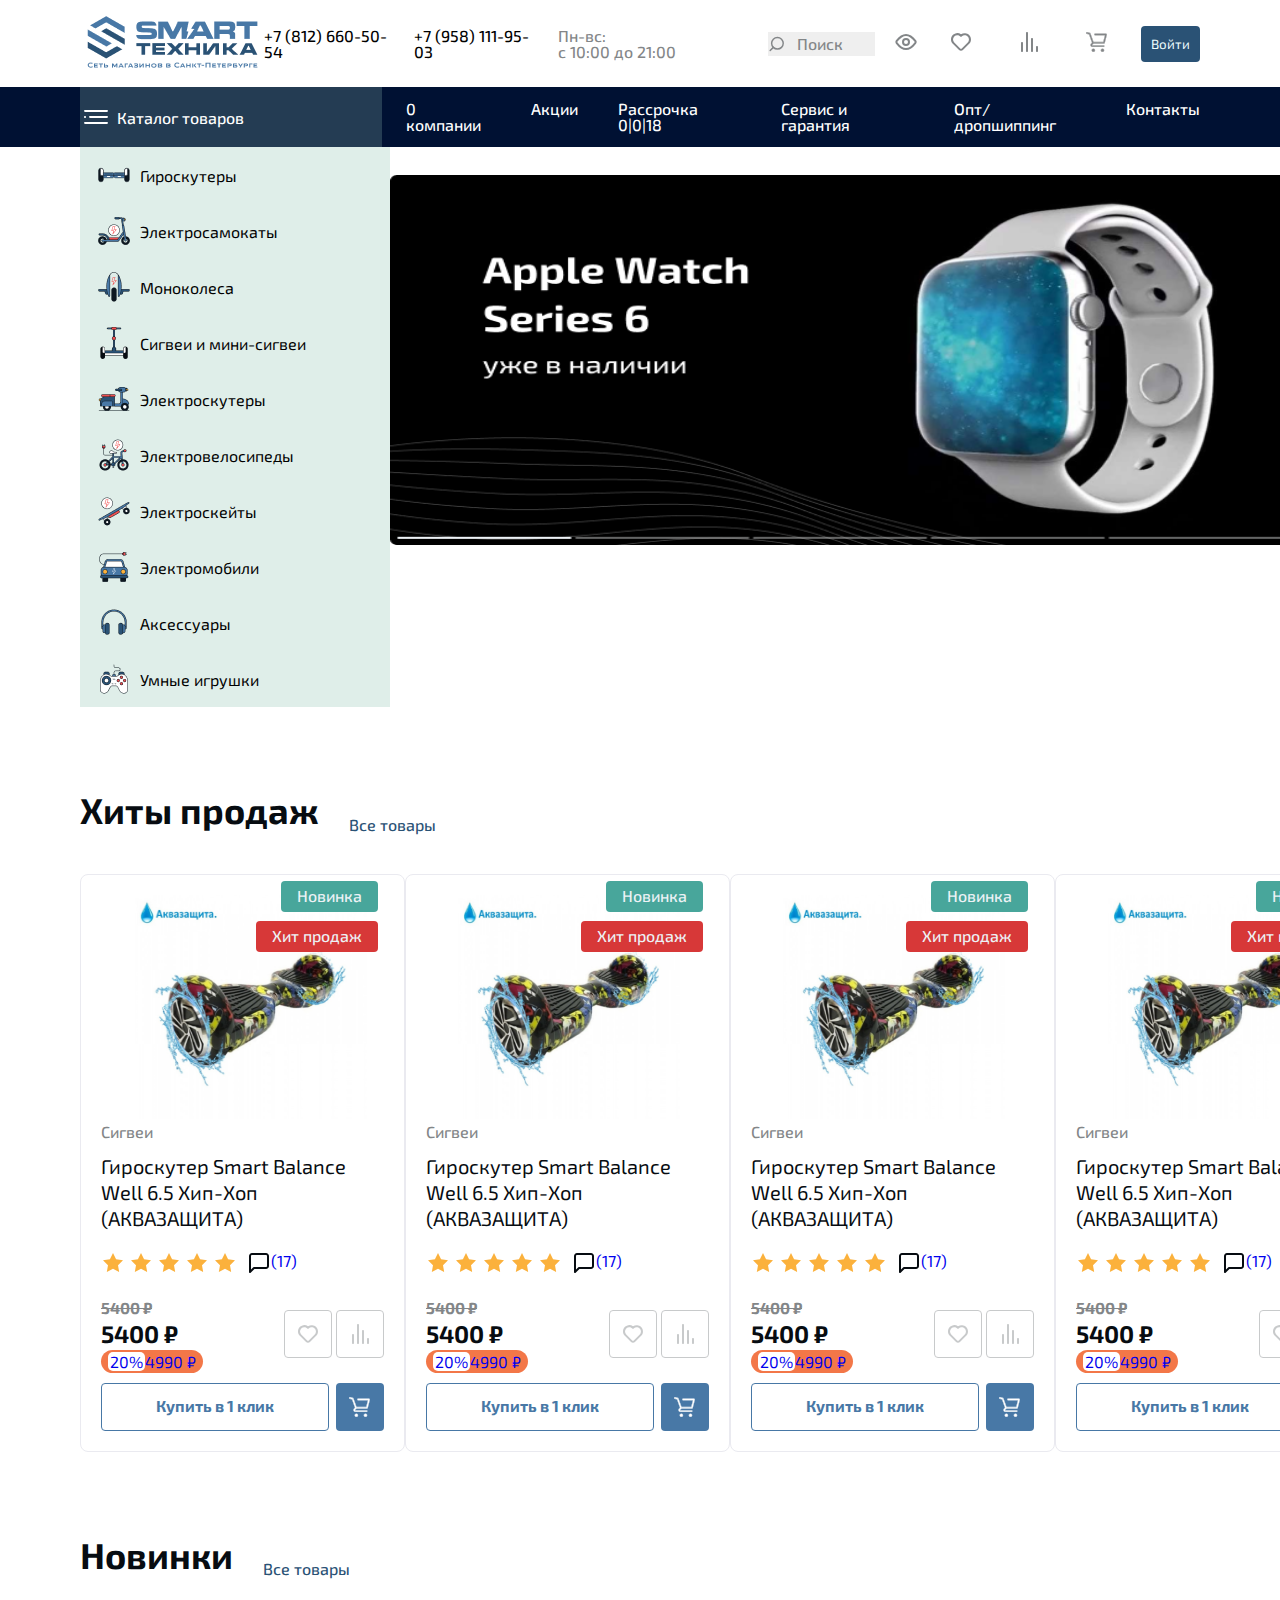
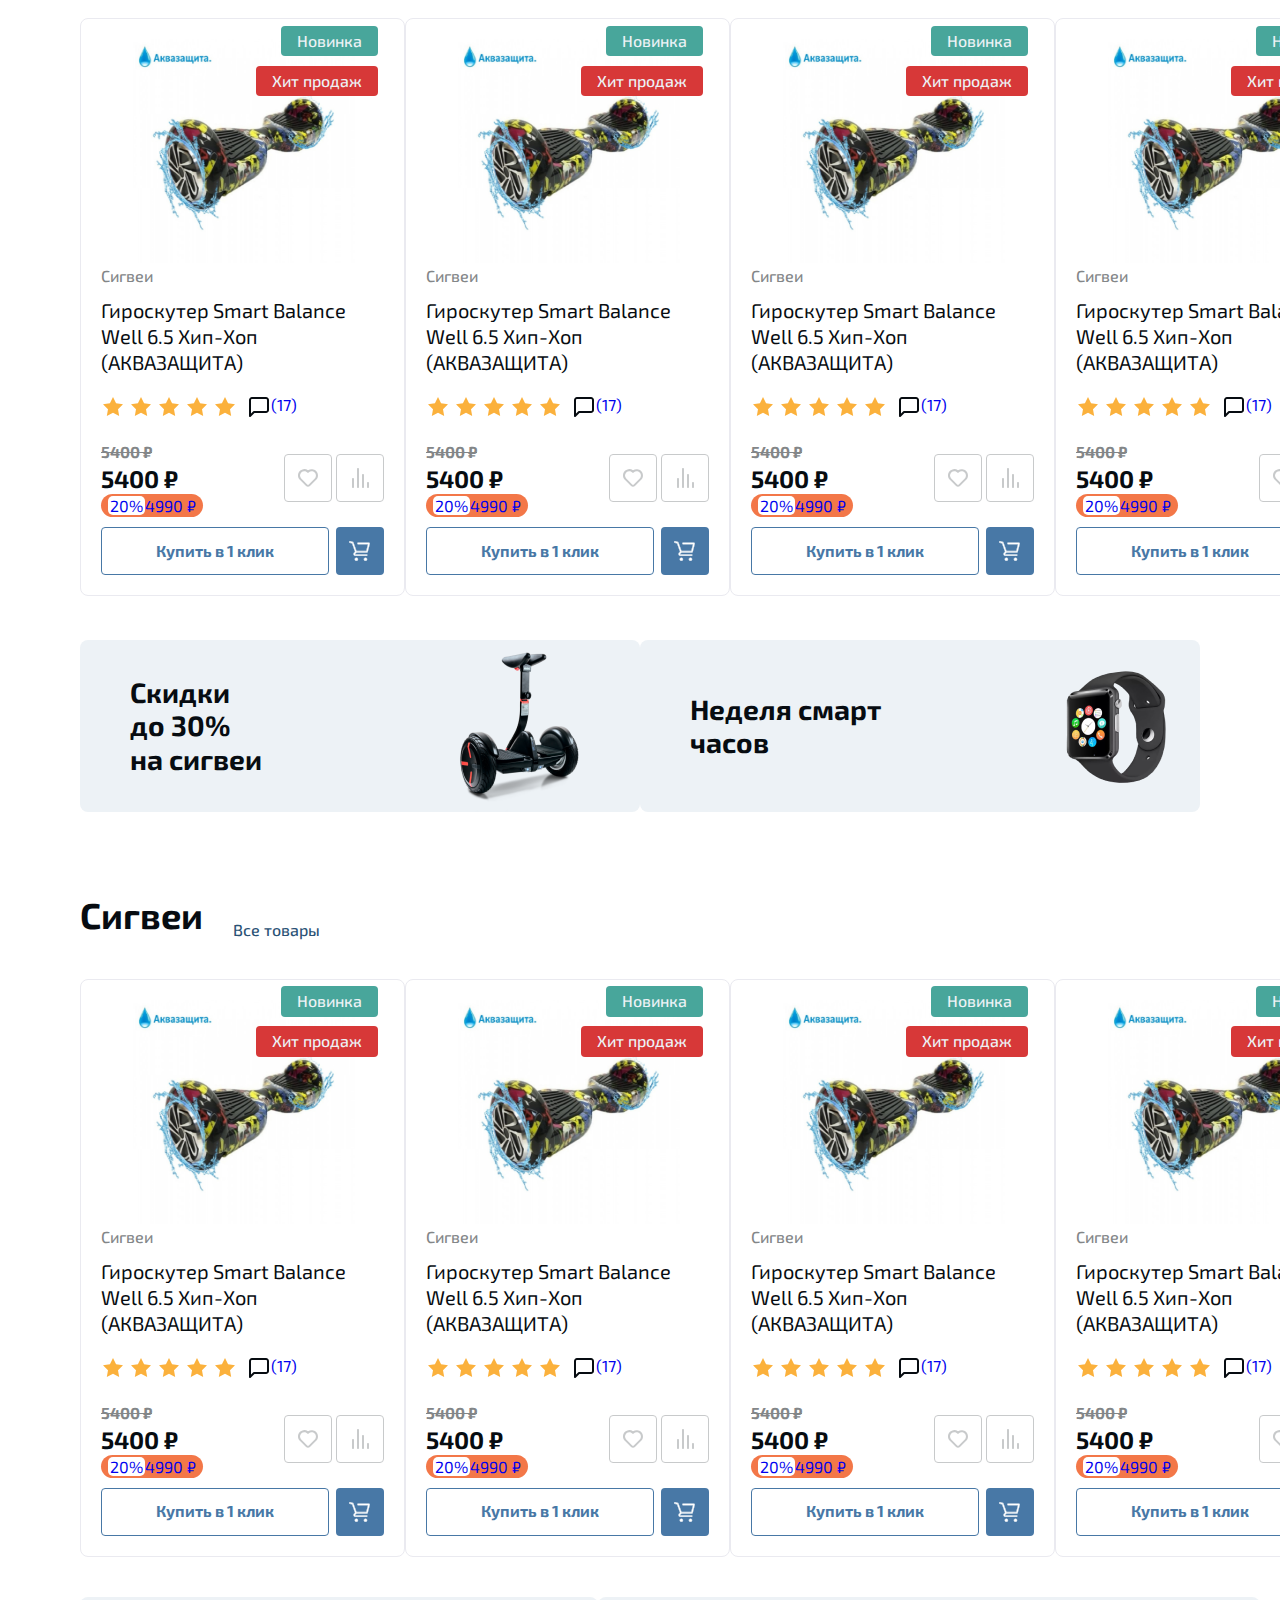
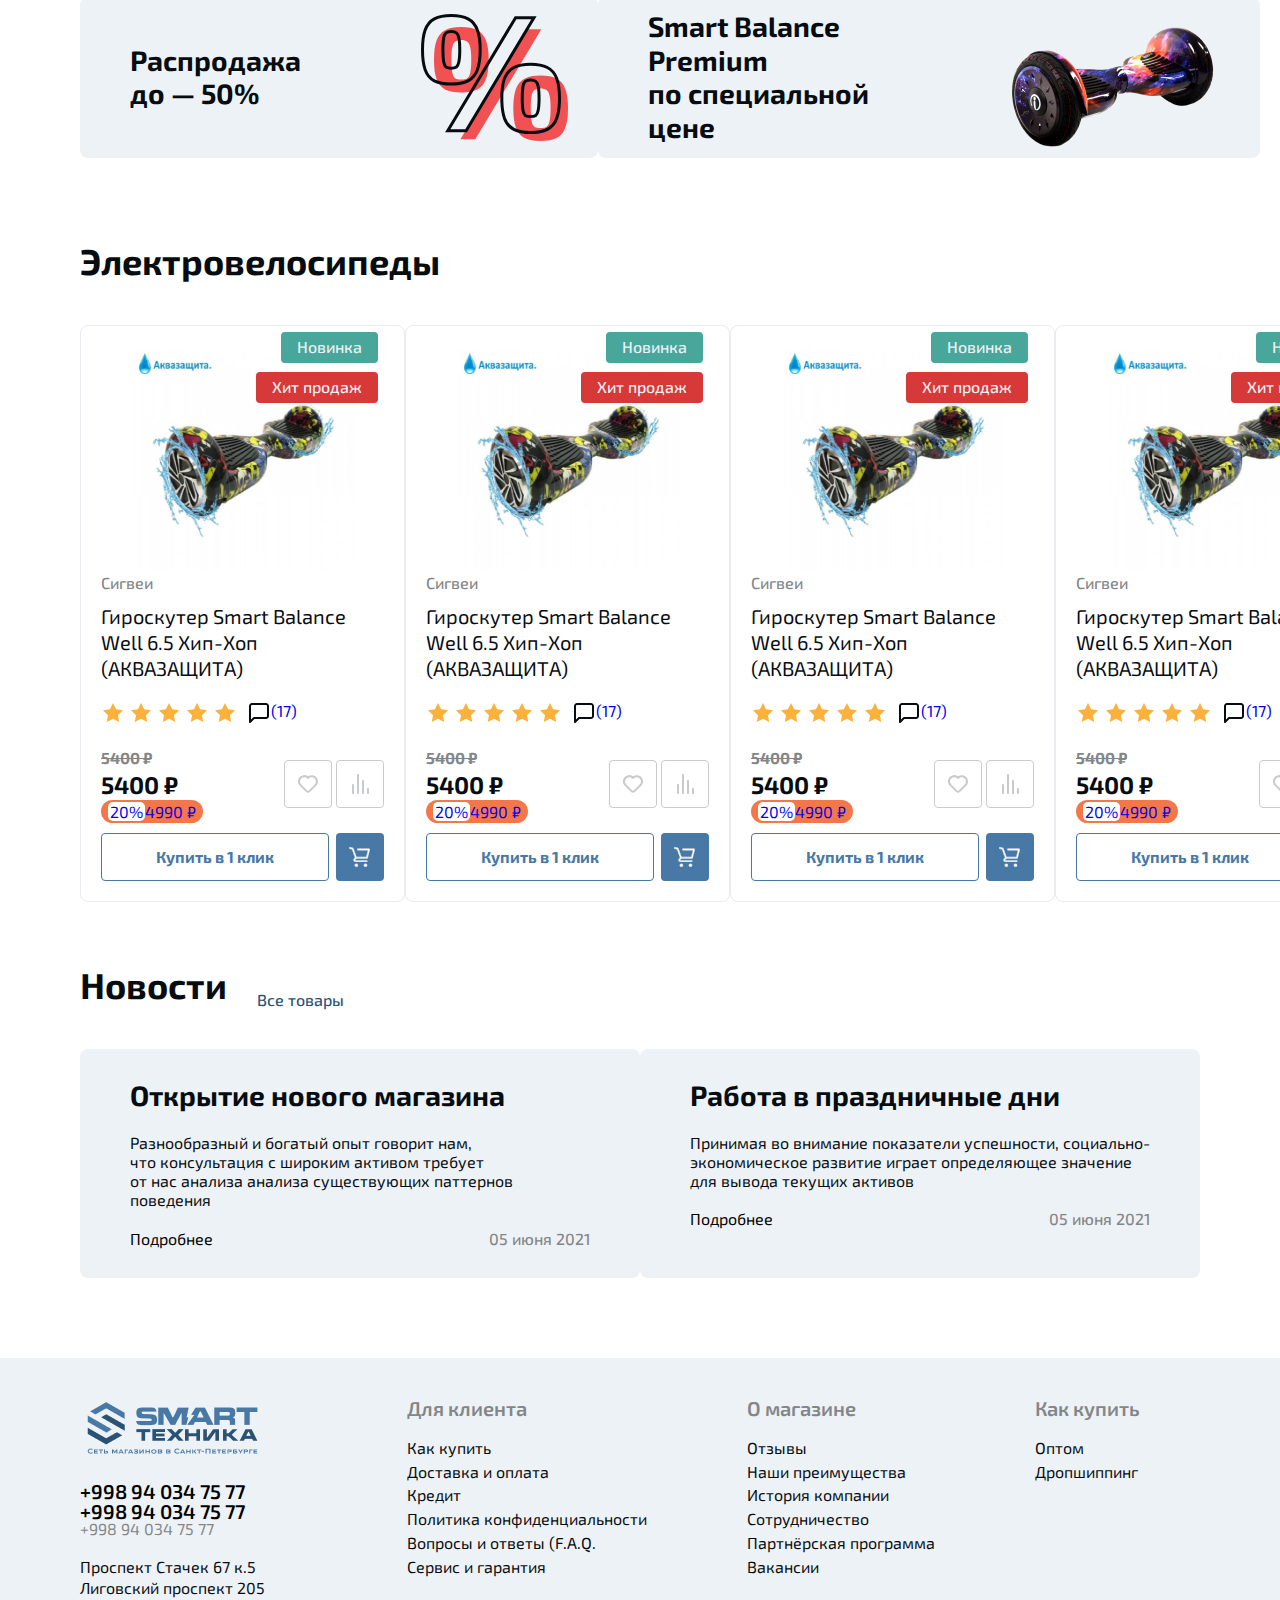
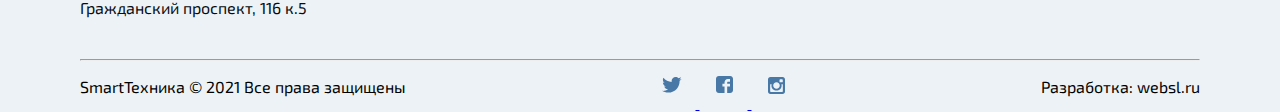
==== commit a7db8af2: "jas" ====
--- a/index.html
+++ b/index.html
@@ -1223,7 +1223,7 @@
                         <img src="./images/percent.svg" alt="persant">
                      </div>
 
-                     <div class="pindwing">
+                     <div class="pindwings">
                         <p>Smart Balance Premium по специальной цене</p>
                         <img src="./images/pфngegg.png" alt="pindwing">
                      </div>
@@ -1235,7 +1235,6 @@
             <div class="container">
                 <div class="card-title">
                     <h2>Электровелосипеды</h2>
-                    <p>Все товары</p>
                 </div>
                 <ul class="card-item">
                     <a href="product.html">
--- a/css/style.css
+++ b/css/style.css
@@ -409,6 +409,22 @@
     font-weight: 700;
     line-height: 120%; 
 }
+
+.pindwings {
+    display: flex;
+    align-items: center;
+    gap:120px;
+    padding: 0px 30px 0px 50px;
+    border-radius: 8px;
+    background: var(--light-blue, #EDF2F6);
+}
+
+.pindwings p {
+    color: var(--text-main, #070C11);
+    font-size: 28px;
+    font-weight: 700;
+    line-height: 120%; 
+}
 /* /discount */
 
 /* segways */
@@ -658,10 +674,76 @@
         width: 370px;
     }
 
+    .card-item  {
+        display: flex;
+        flex-direction: column;
+    }
+
     .card-list {
         width: 370px;
-    }
-
+        margin-bottom: 30px;
+    }
+
+    .discount-data {
+        display: flex;
+        flex-direction: column;
+    }
+
+    .pindwing {
+        width: 370px;
+        padding: 0;
+        gap: 3px;
+        padding: 0px 30px 0px 50px;
+        border-radius: 8px;
+        margin-bottom: 20px;
+    }
+
+    .pindwings {
+        display: flex;
+        flex-direction: column;
+        width: 370px;
+        padding: 0;
+        gap: 3px;
+        padding: 0px 30px 0px 50px;
+        border-radius: 8px;
+        margin-bottom: 20px;
+    }
+
+    .card-news {
+        display: flex;
+        flex-direction: column;
+    }
+
+    .new-title {
+        width: 370px;
+        margin-bottom: 20px;
+    }
+
+    footer {
+        padding: 20px;
+    }
+
+    hr {
+        width: 370px;
+    }
+    
+    .footer-item {
+        display: flex;
+        flex-direction: column;
+        justify-content: center;
+    }
+
+    .footer-list {
+        width: 370px;
+    }
+    
+    .footer-copyright {
+        width: 370px;
+        display: flex;
+        flex-direction: column;
+        text-align: center;
+        margin-bottom: 20px;
+    }
   }
 
   @media only screen and (max-width: 576px) {
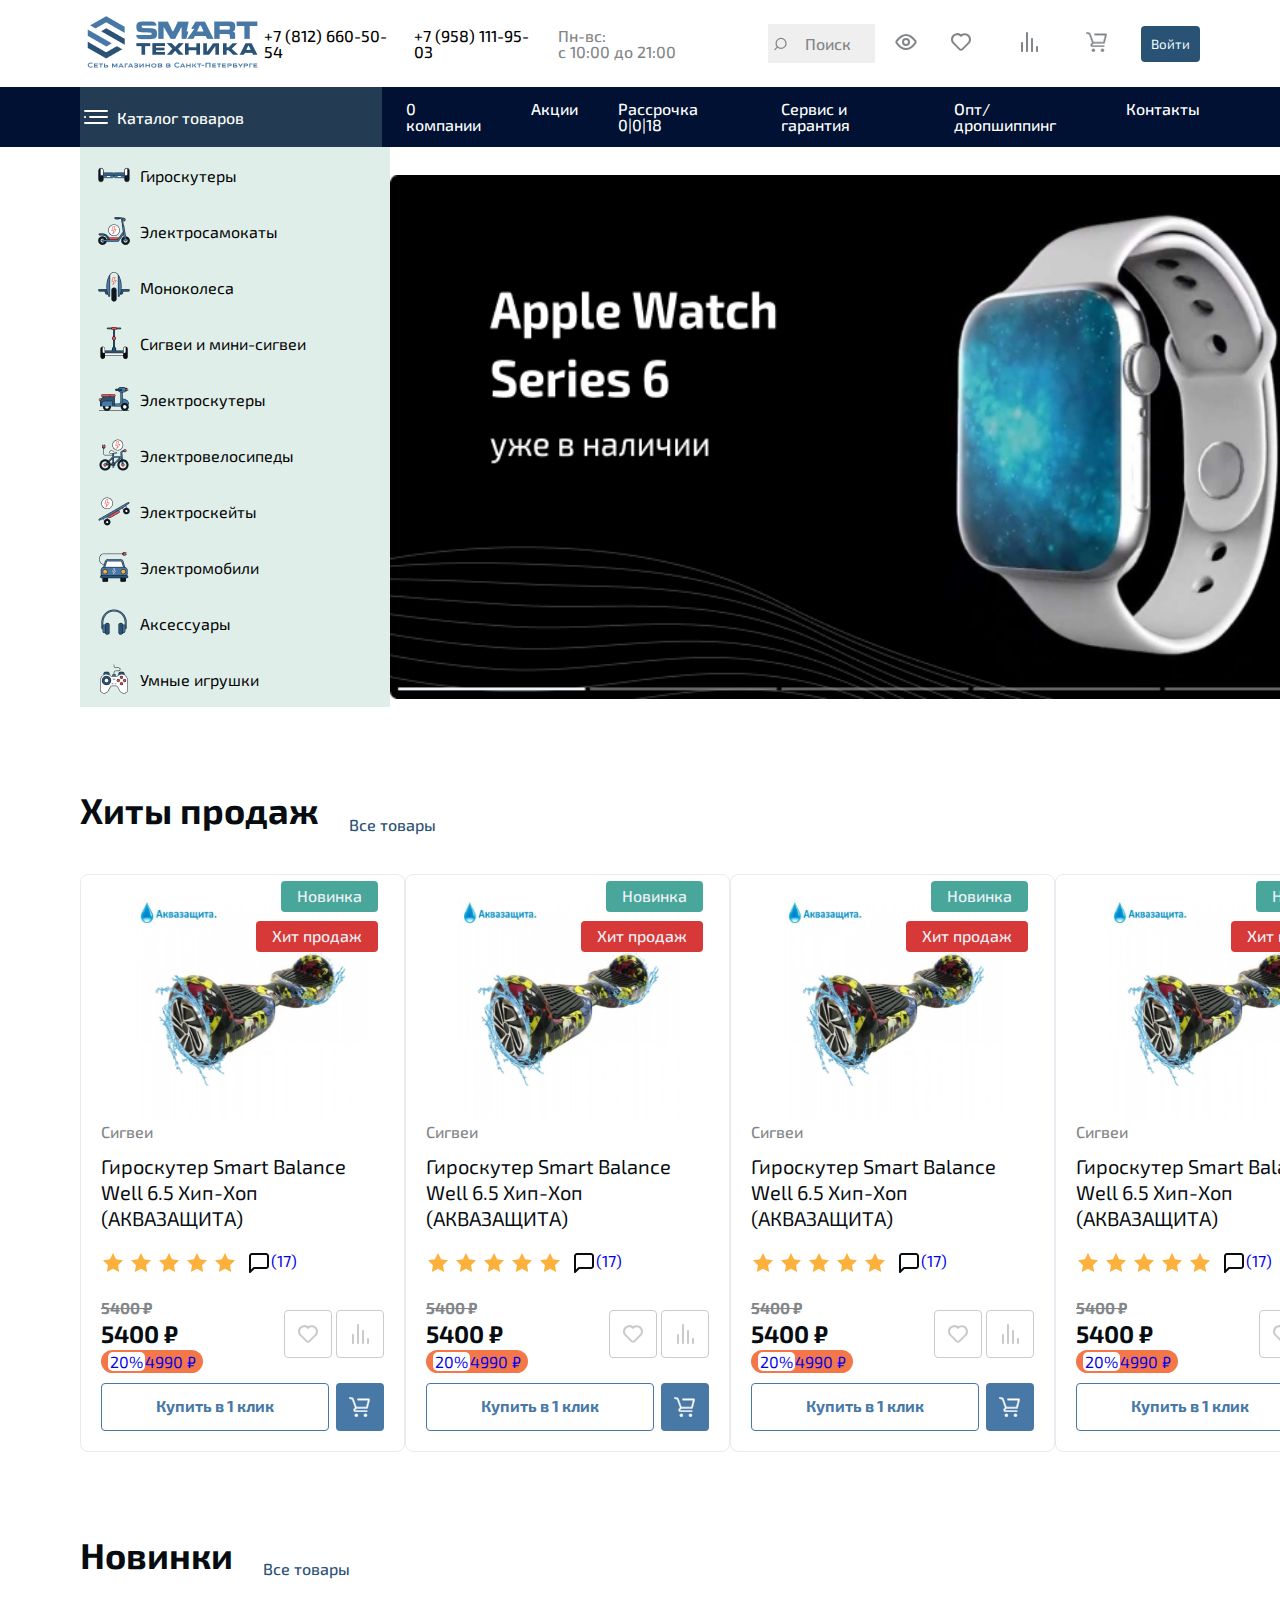
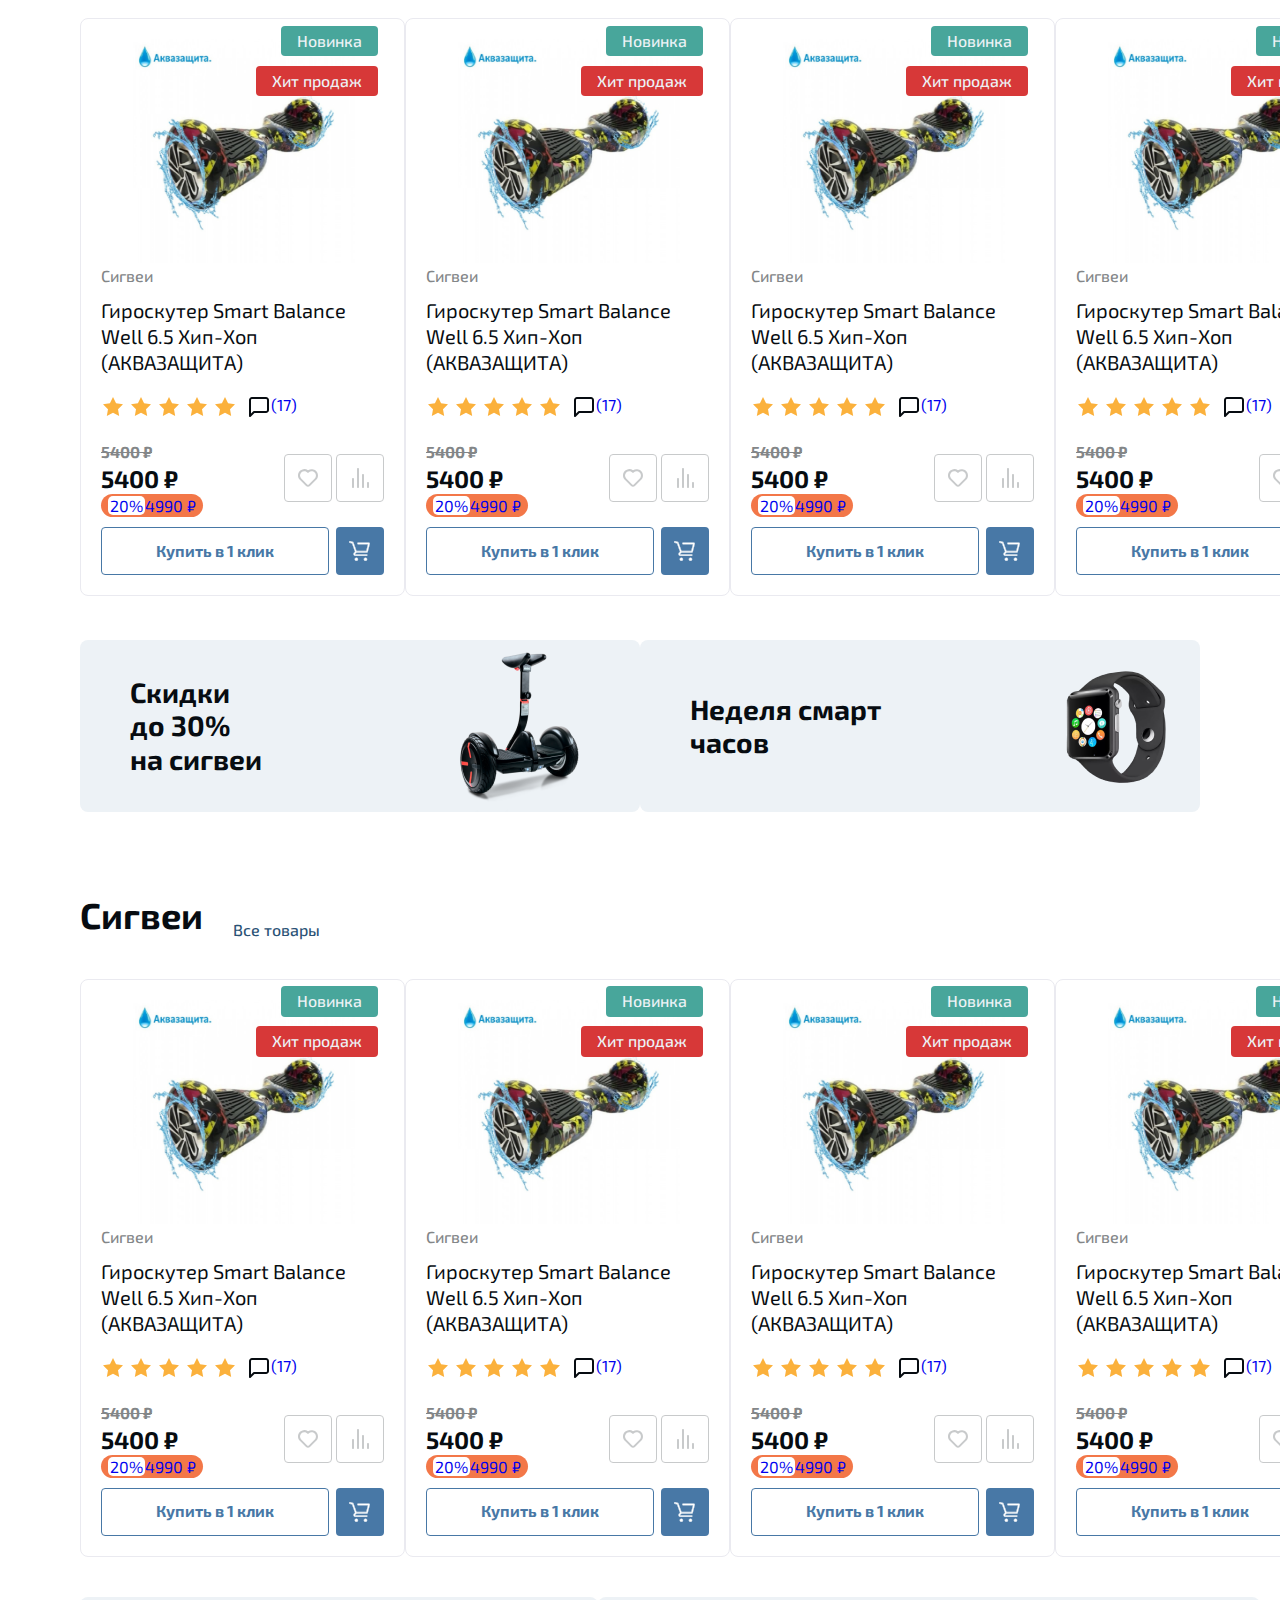
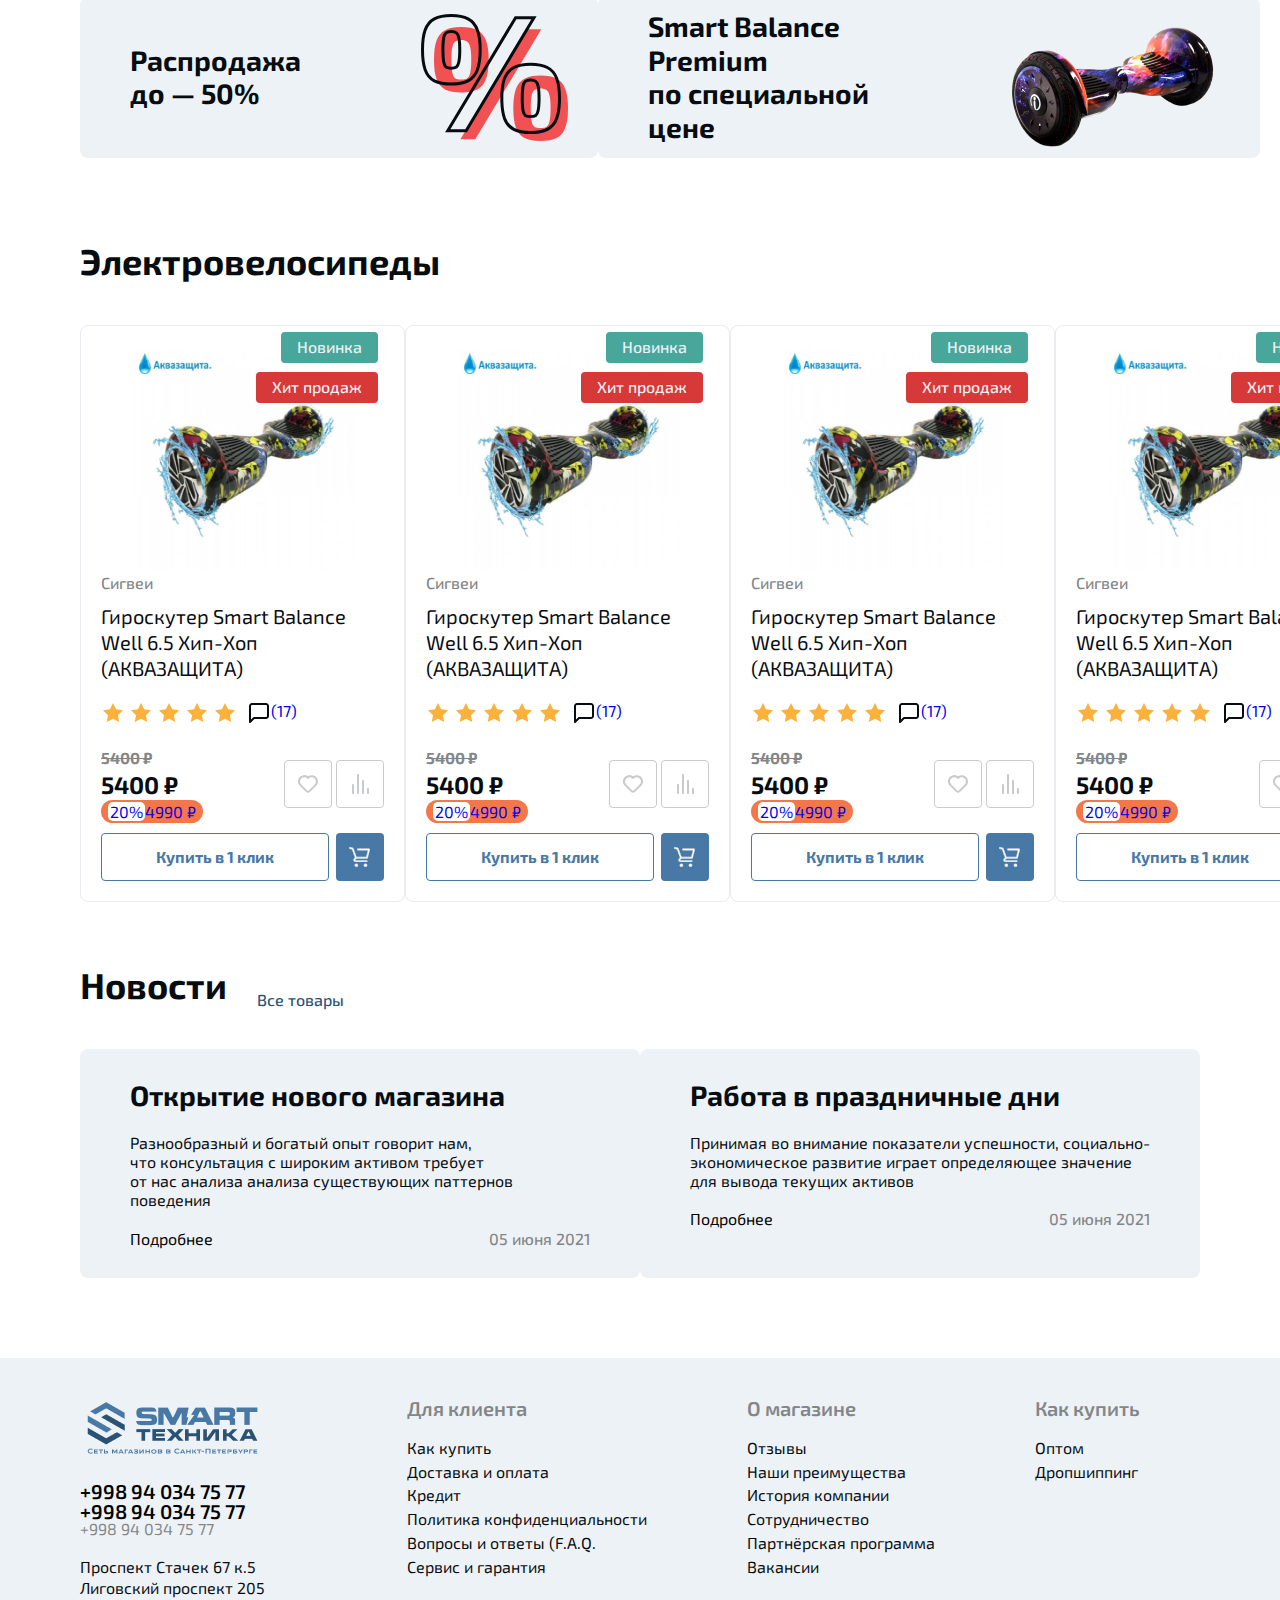
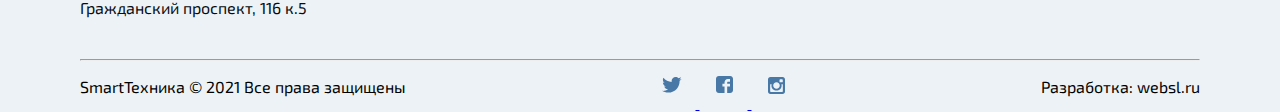
==== commit 1d5b76fe: "ndd" ====
--- a/index.html
+++ b/index.html
@@ -158,7 +158,7 @@
                     </ul>
 
                     <div class="hero-img">
-                        <img src="./images/hero.png" width="900" height="370" alt="hero-section">
+                        <img src="./images/hero.png" width="970" height="524" alt="hero-section">
                     </div>
                 </div>
             </div>
--- a/css/style.css
+++ b/css/style.css
@@ -65,16 +65,17 @@
     cursor: pointer;
 }
 
-.nav-menu ul svg:hover {
+/* .nav-menu ul svg:hover {
     background:red;
     transition: all .3s ease-in-out;
-}
+} */
 
 .nav-search {
     width: 107px;
     display: flex;
     align-items: center;
     gap: 12px;
+    padding: 5px;
     border: none;
     cursor: pointer;
 }
@@ -597,51 +598,19 @@
     }
   }
   
+   /* @media only screen and (max-width: 768px) {
+    .container {
+      max-width: 540px;
+    } 
+
+    
+  }
+   */
   @media only screen and (max-width: 768px) {
     .container {
-      max-width: 540px;
-    }
-
-    .head {
-        display: flex;
-        justify-content: space-between;
-        gap: 100px;
-    }
-
-    .nav-contacts {
-        display: none;
-    }
-
-    .nav-poisk {
-        display: none;
-    }
-
-    .header-bottom {
-        position: relative;
-    }
-
-    .bottom-nav {
-        display: none;
-    }
-
-    .bottom-list {
-        display: none;
-    }
-
-    .hero-menu {
-        display: none;
-    }
-
-    .hero-img img {
-        width: 100%;
-    }
-  }
-  
-  @media only screen and (max-width: 576px) {
-    .container {
-      max-width: 320px;
-    }
-
+        max-width: 540px;
+    }
+    
     .head {
         width: 370px;
     }
@@ -726,7 +695,8 @@
     hr {
         width: 370px;
     }
-    
+
+
     .footer-item {
         display: flex;
         flex-direction: column;
@@ -734,21 +704,22 @@
     }
 
     .footer-list {
-        width: 370px;
+        width: 350px;
     }
     
     .footer-copyright {
-        width: 370px;
+        width: 350px;
         display: flex;
         flex-direction: column;
         text-align: center;
         margin-bottom: 20px;
     }
+
+
   }
 
   @media only screen and (max-width: 576px) {
     .container {
       max-width: 1160px;
     }
-/* /responsive */
-  +/* /responsive */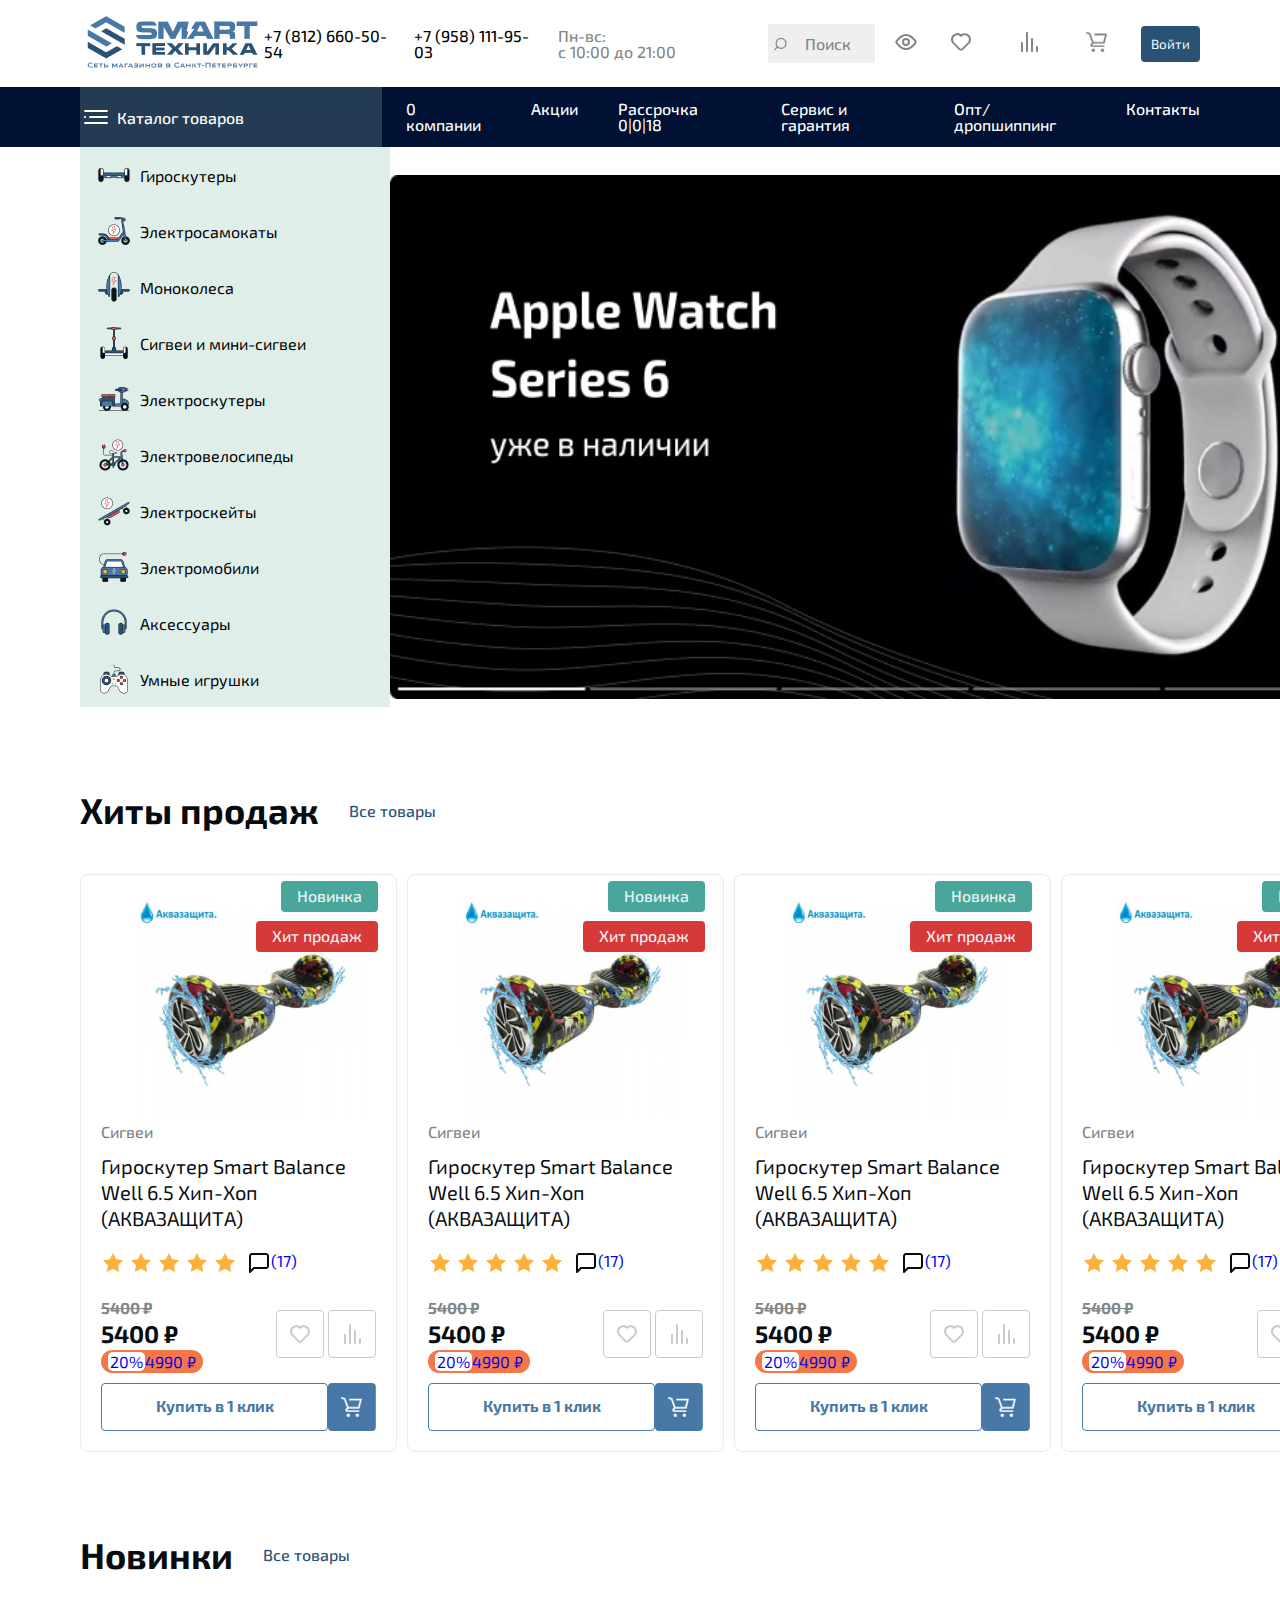
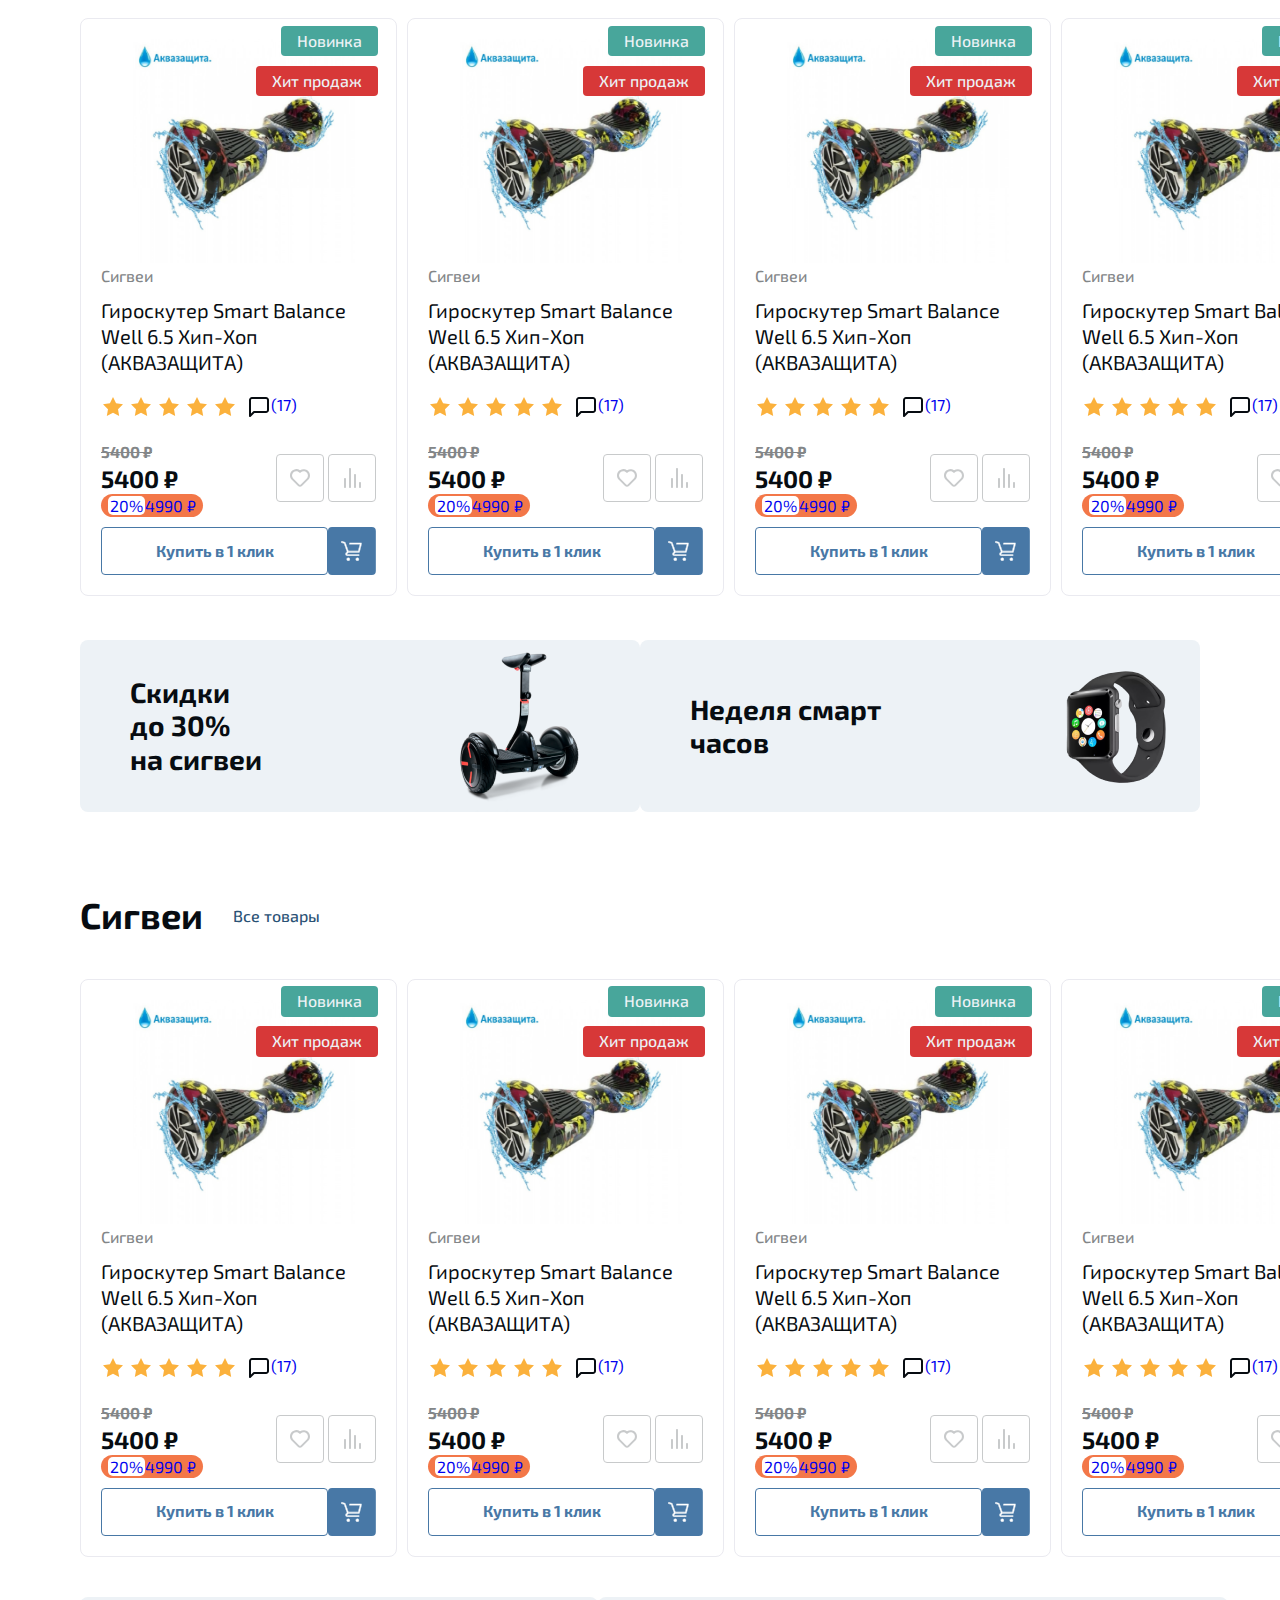
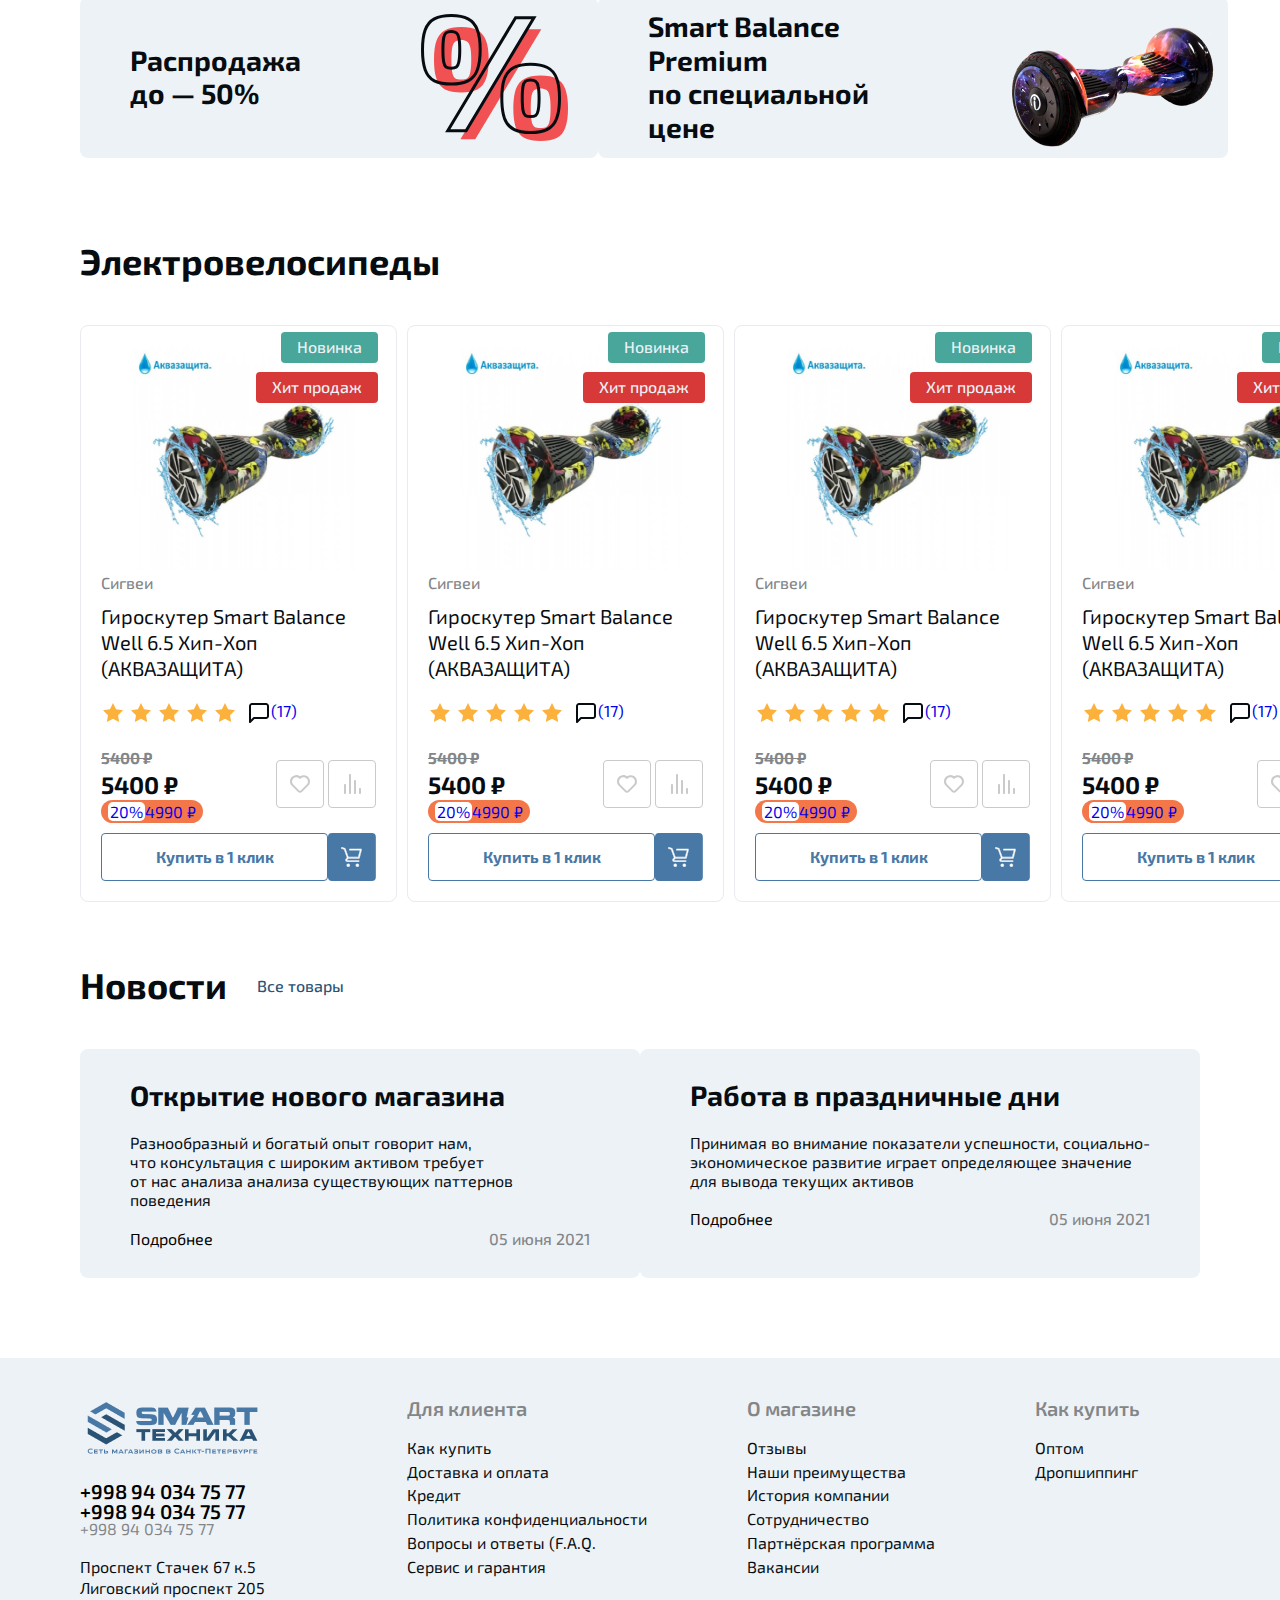
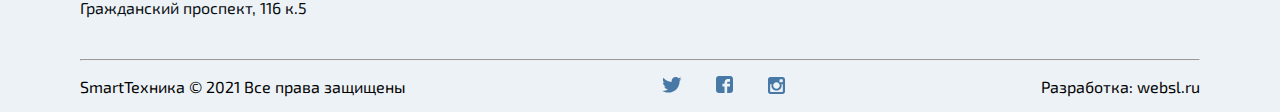
==== commit 365186b6: "jjad" ====
--- a/index.html
+++ b/index.html
@@ -1652,7 +1652,7 @@
 
                 <div class="footer-copyright">
                     <p>SmartТехника © 2021 Все права защищены</p>
-                    <div>
+                    <div class="footer-icon">
                         <a href="https://twitter.com/?lang=ru">
                             <svg xmlns="http://www.w3.org/2000/svg" width="48" height="48" viewBox="0 0 48 48" fill="none">
                                 <path d="M33.6 17.9C32.9 18.2 32.1 18.4 31.3 18.5C32.1 18 32.8 17.2 33.1 16.3C32.3 16.8 31.5 17.1 30.5 17.3C29.8 16.5 28.7 16 27.6 16C25.4 16 23.6 17.8 23.6 20C23.6 20.3 23.6 20.6 23.7 20.9C20.4 20.7 17.4 19.1 15.4 16.7C15.1 17.3 14.9 18 14.9 18.7C14.9 20.1 15.6 21.3 16.7 22C16 22 15.4 21.8 14.9 21.5C14.9 23.4 16.3 25.1 18.1 25.4C17.8 25.5 17.4 25.5 17 25.5C16.7 25.5 16.5 25.5 16.2 25.4C16.7 27 18.2 28.2 20 28.2C18.6 29.3 16.9 29.9 15 29.9C14.7 29.9 14.4 29.9 14 29.8C15.8 30.9 17.9 31.6 20.2 31.6C27.6 31.6 31.6 25.5 31.6 20.2V19.7C32.4 19.4 33.1 18.7 33.6 17.9Z" fill="#4878A6"/>
--- a/css/style.css
+++ b/css/style.css
@@ -64,11 +64,6 @@
     gap: 20px;
     cursor: pointer;
 }
-
-/* .nav-menu ul svg:hover {
-    background:red;
-    transition: all .3s ease-in-out;
-} */
 
 .nav-search {
     width: 107px;
@@ -194,8 +189,8 @@
 .card-title {
     margin-bottom: 40px;
     display: flex;
+    align-items: center;
     gap: 30px;
-    align-items:end;
 }
 
 .card-title h2 {
@@ -214,14 +209,16 @@
 
 .card-item {
     display: flex;
+    gap: 10px;
 }
 
 .card-item a {
     text-decoration: none;
+    display: flex;
 }
 
 .card-list {
-    width: 325px;
+    width: 317px;
     padding: 20px;
     border-radius: 8px;
     border: 1px solid var(--card-border, #EAEAF0);
@@ -253,11 +250,6 @@
     cursor: pointer;
 }
 
-.card-novinka:hover {
-    background-color: #243C53;
-    transition: all .2s linear;
-}
-
 .card-prodaj {
     position: absolute;
     bottom:170px;
@@ -273,11 +265,6 @@
     cursor: pointer;
 }
 
-.card-prodaj:hover {
-    background-color:#622ea0;
-    transition: all .2s linear;
-}
-
 .card-sigveli {
     margin-bottom: 10px;    
     color: var(--text-grey, #838688);
@@ -412,6 +399,7 @@
 }
 
 .pindwings {
+    width: 630px;
     display: flex;
     align-items: center;
     gap:120px;
@@ -577,6 +565,10 @@
     justify-content: space-between;
     align-items: center;
 }
+
+.footer-icon a {
+    text-decoration: none;
+}
 /* footer */
 
 /* Responsive */
@@ -596,19 +588,13 @@
     .container {
       max-width: 720px;
     }
+
+
   }
-  
-   /* @media only screen and (max-width: 768px) {
-    .container {
-      max-width: 540px;
-    } 
-
-    
-  }
-   */
+
   @media only screen and (max-width: 768px) {
     .container {
-        max-width: 540px;
+        max-width: 320px;
     }
     
     .head {
